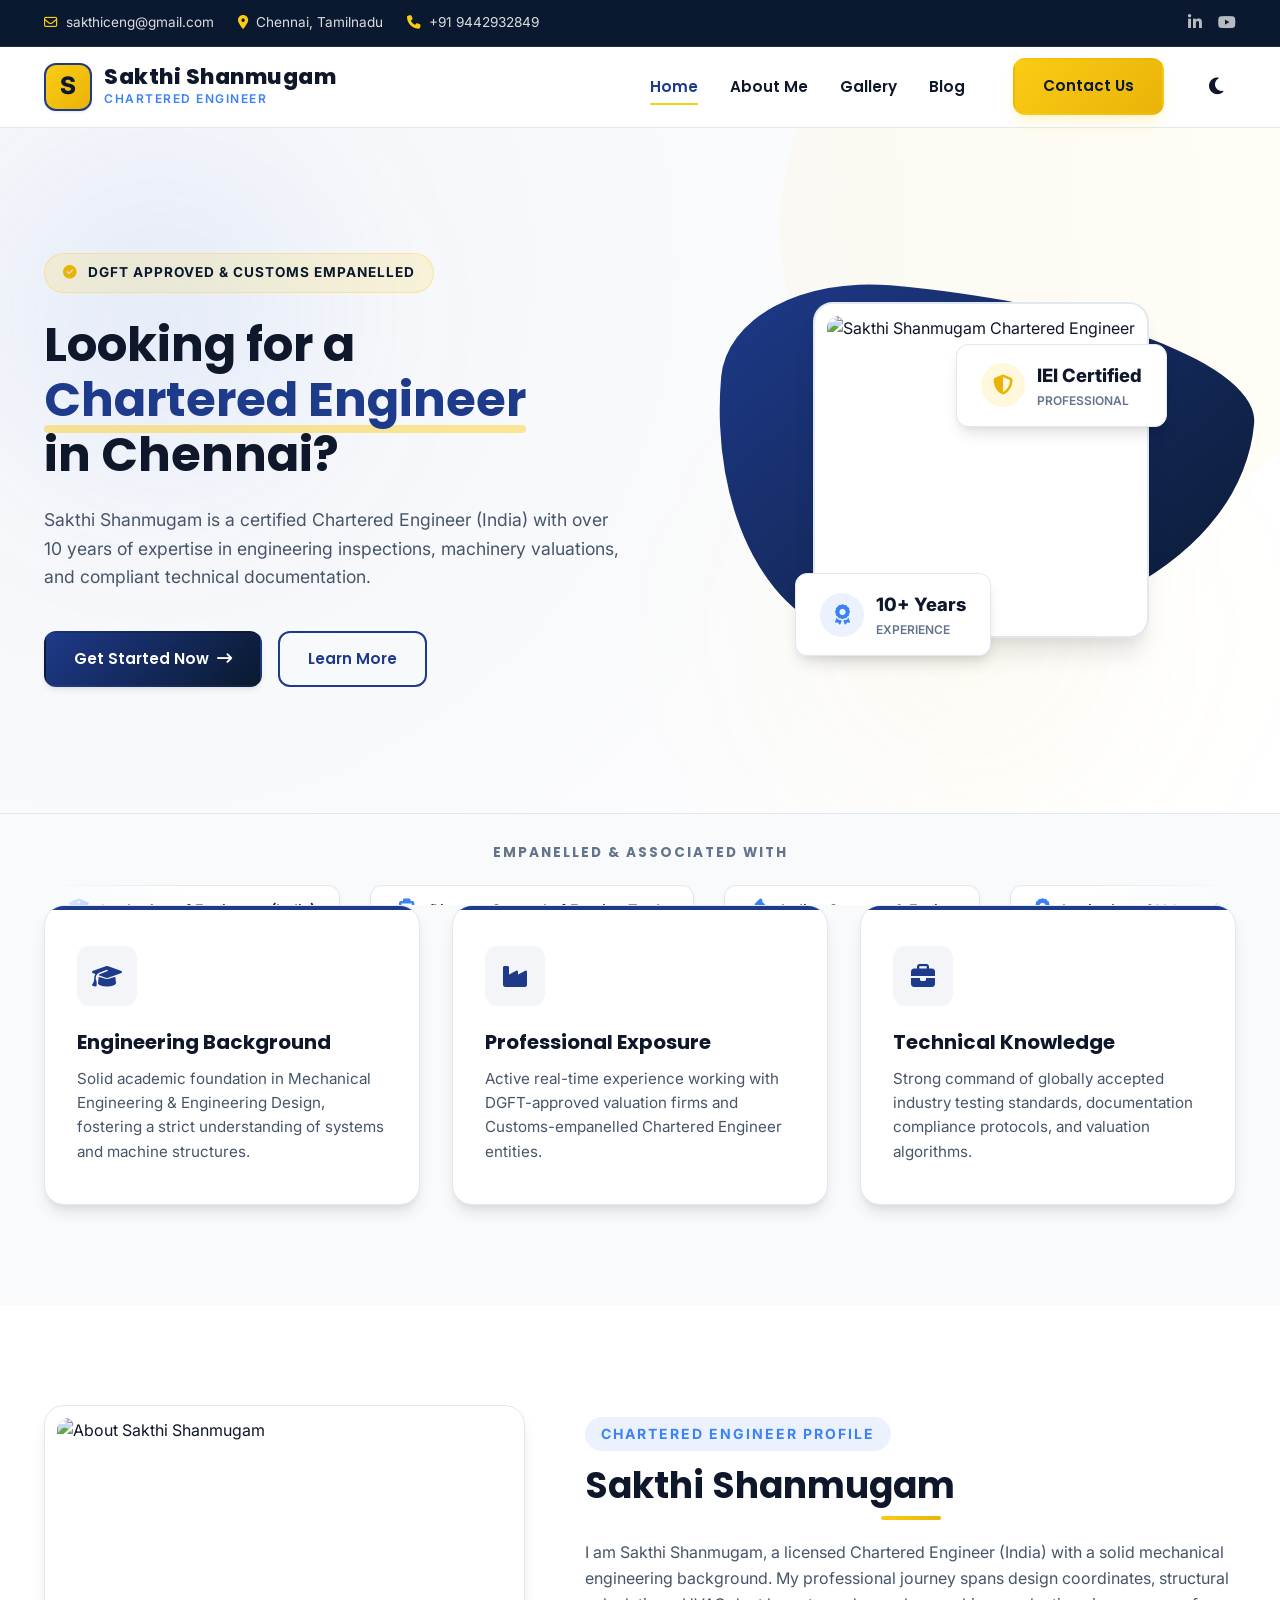
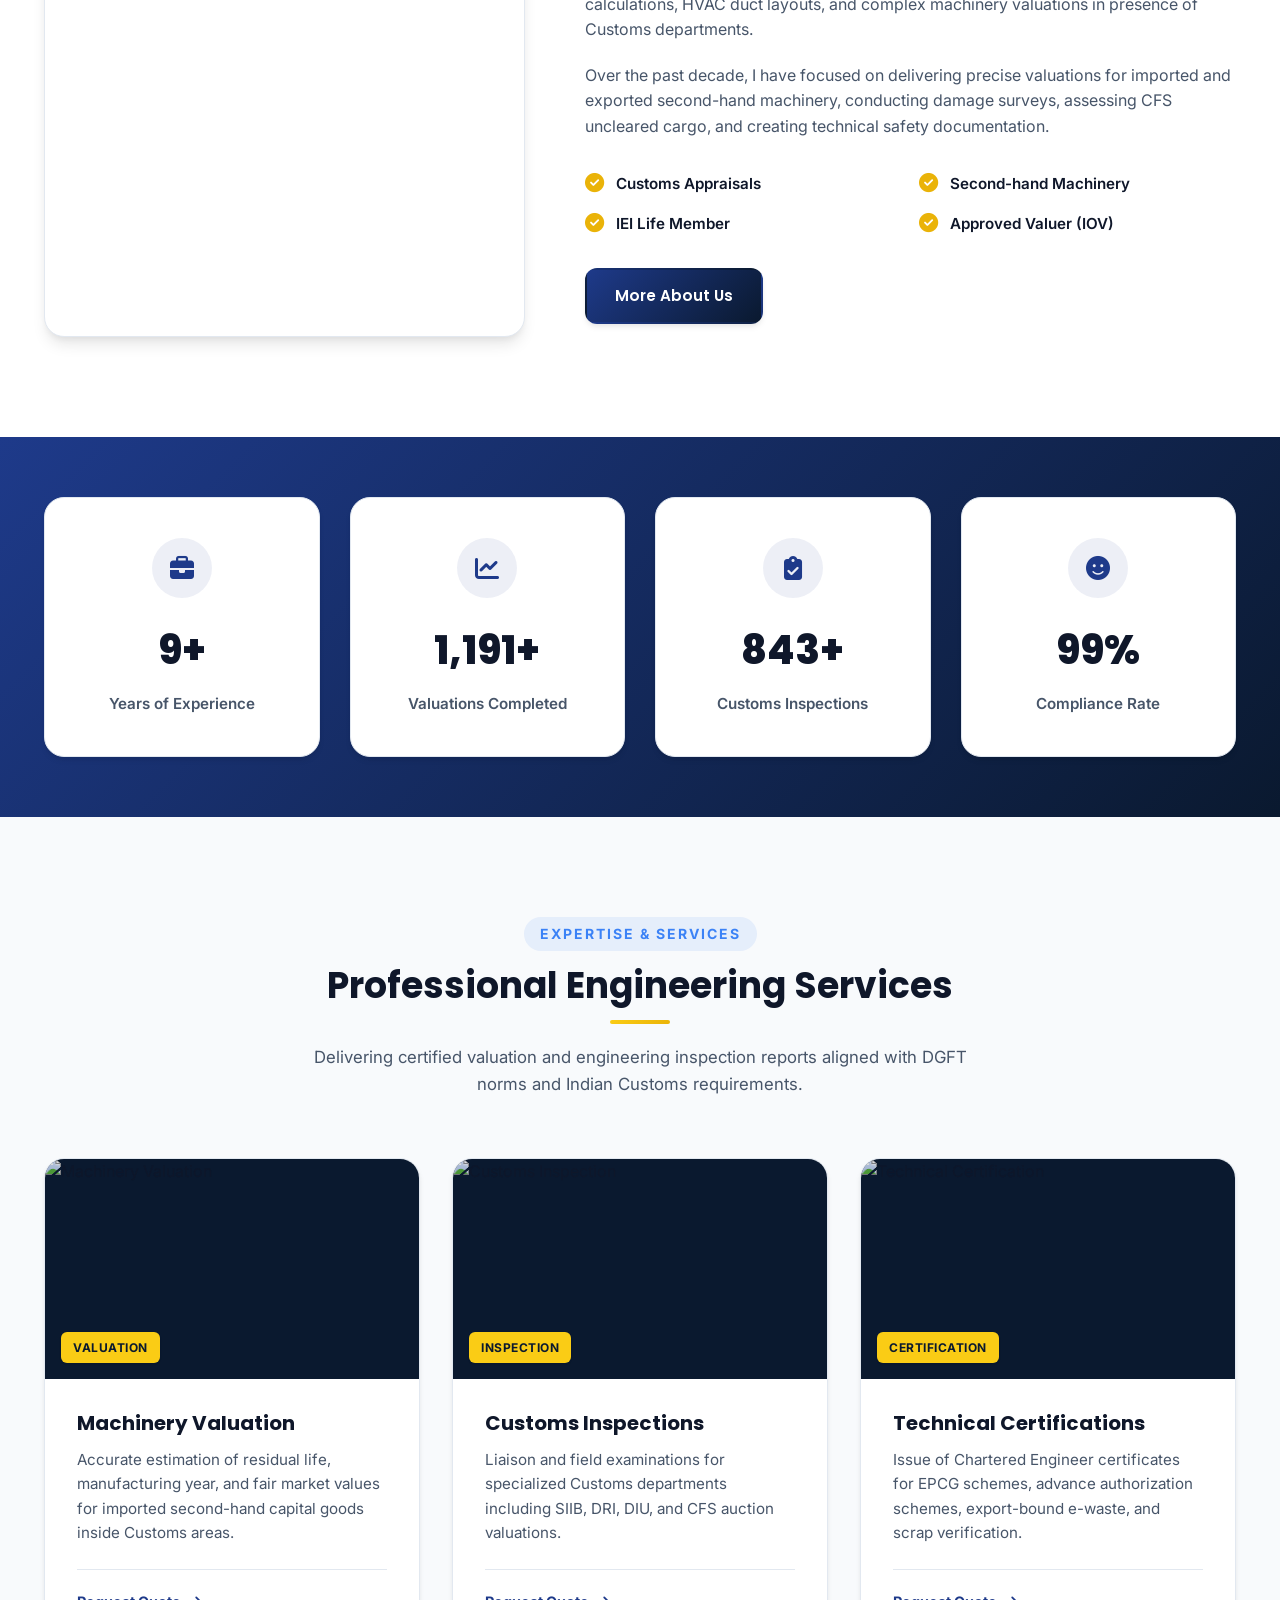
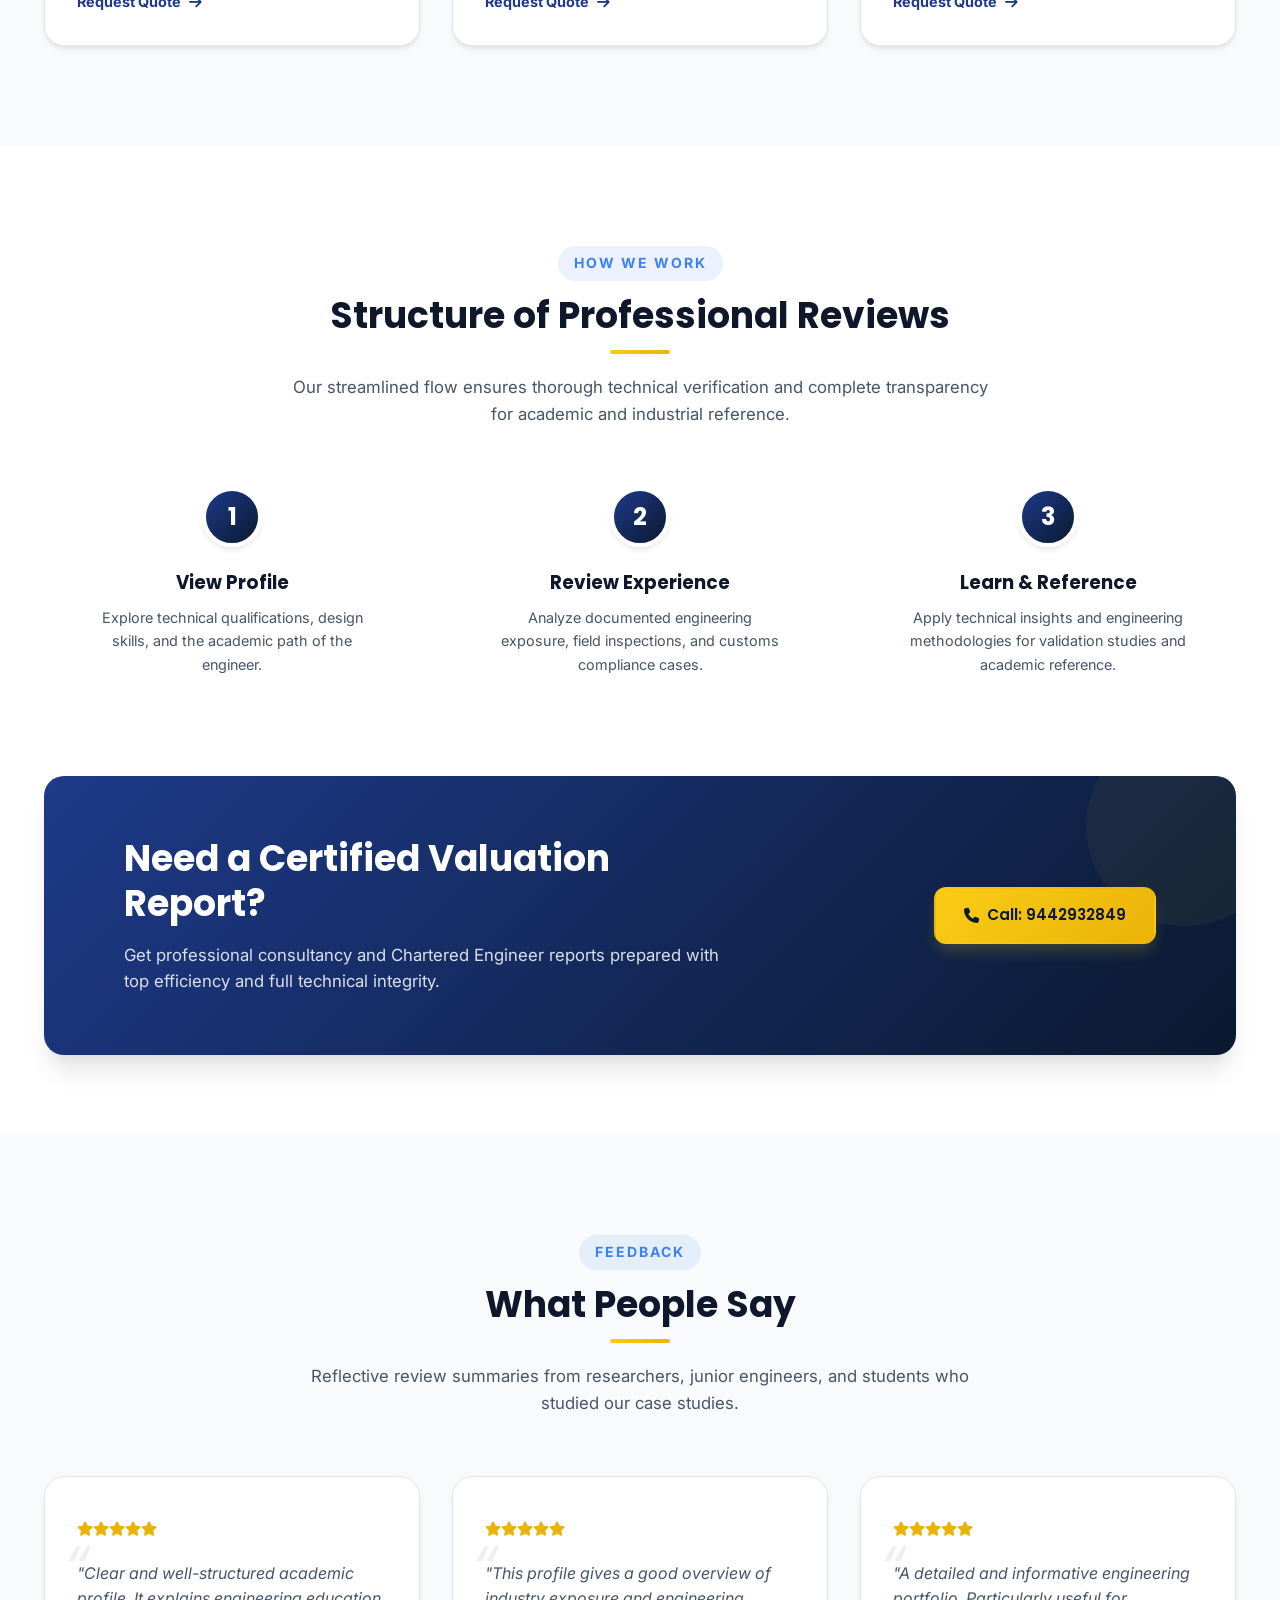
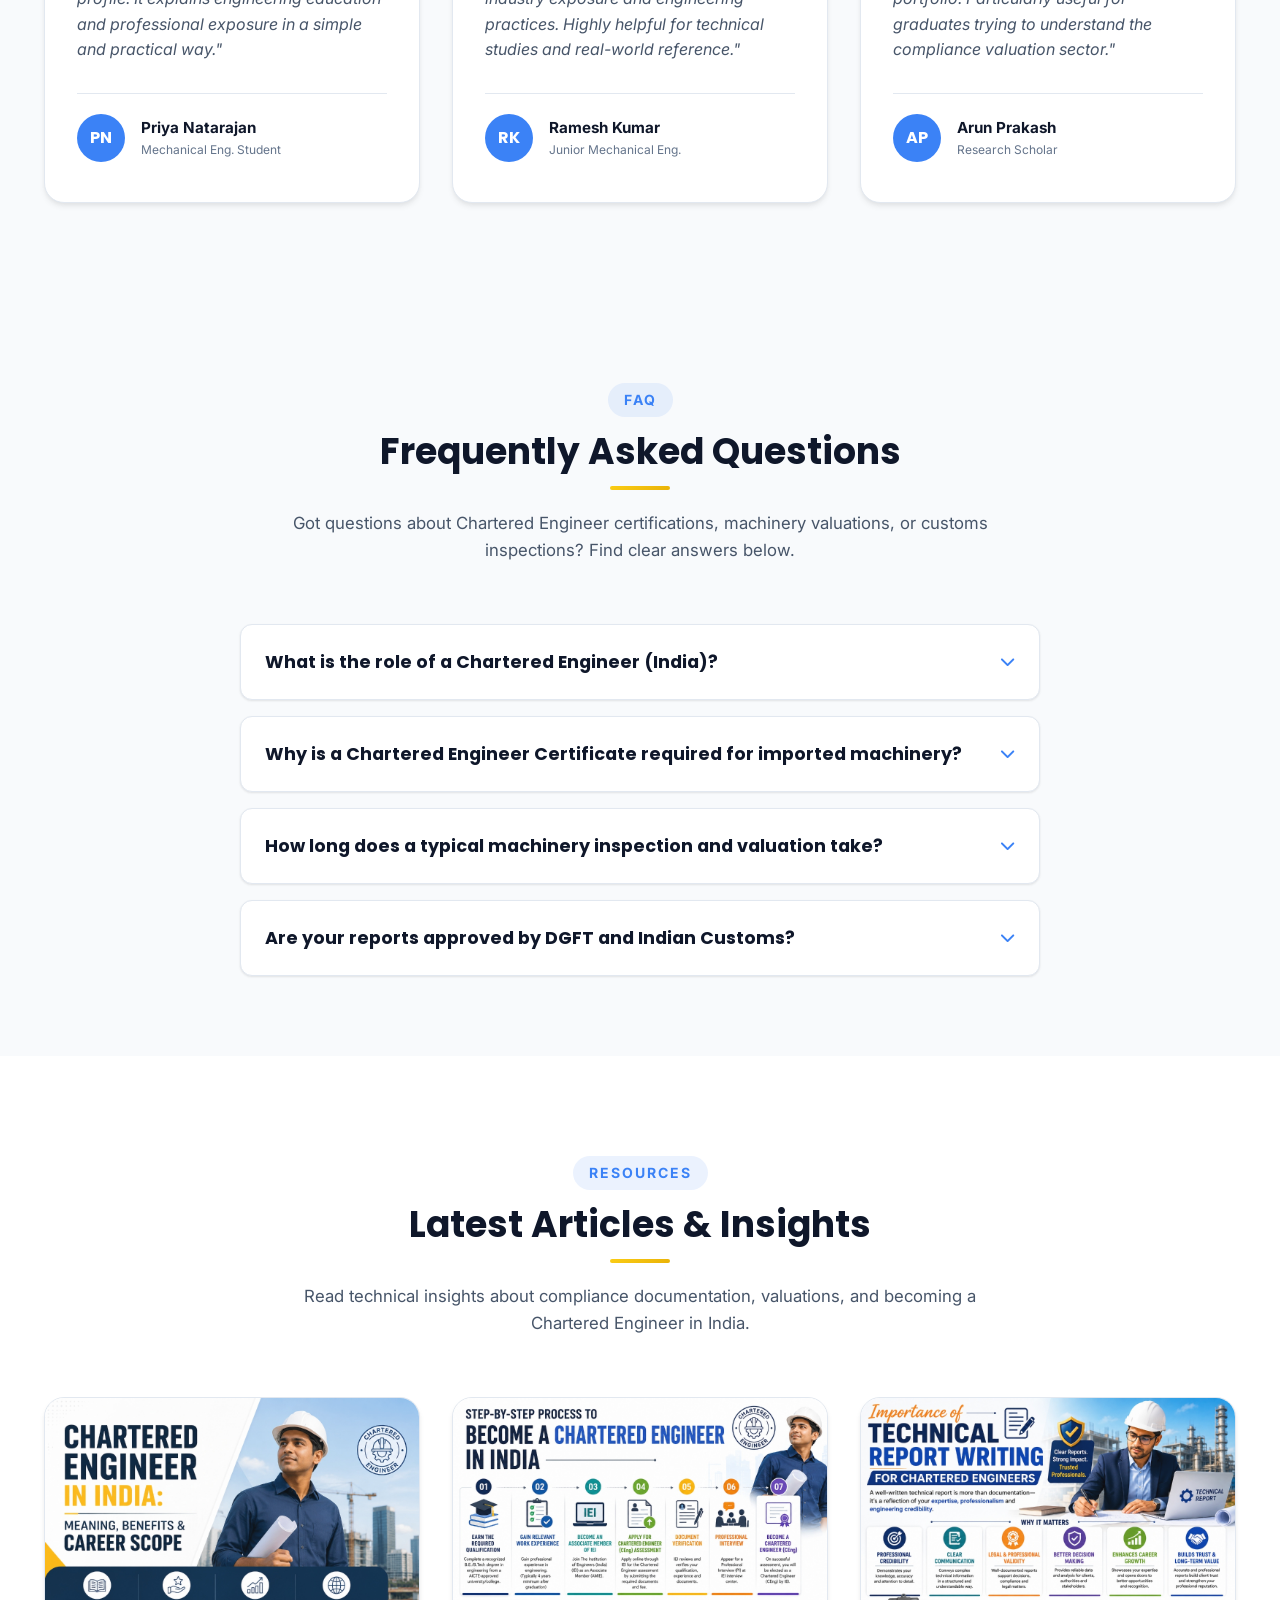
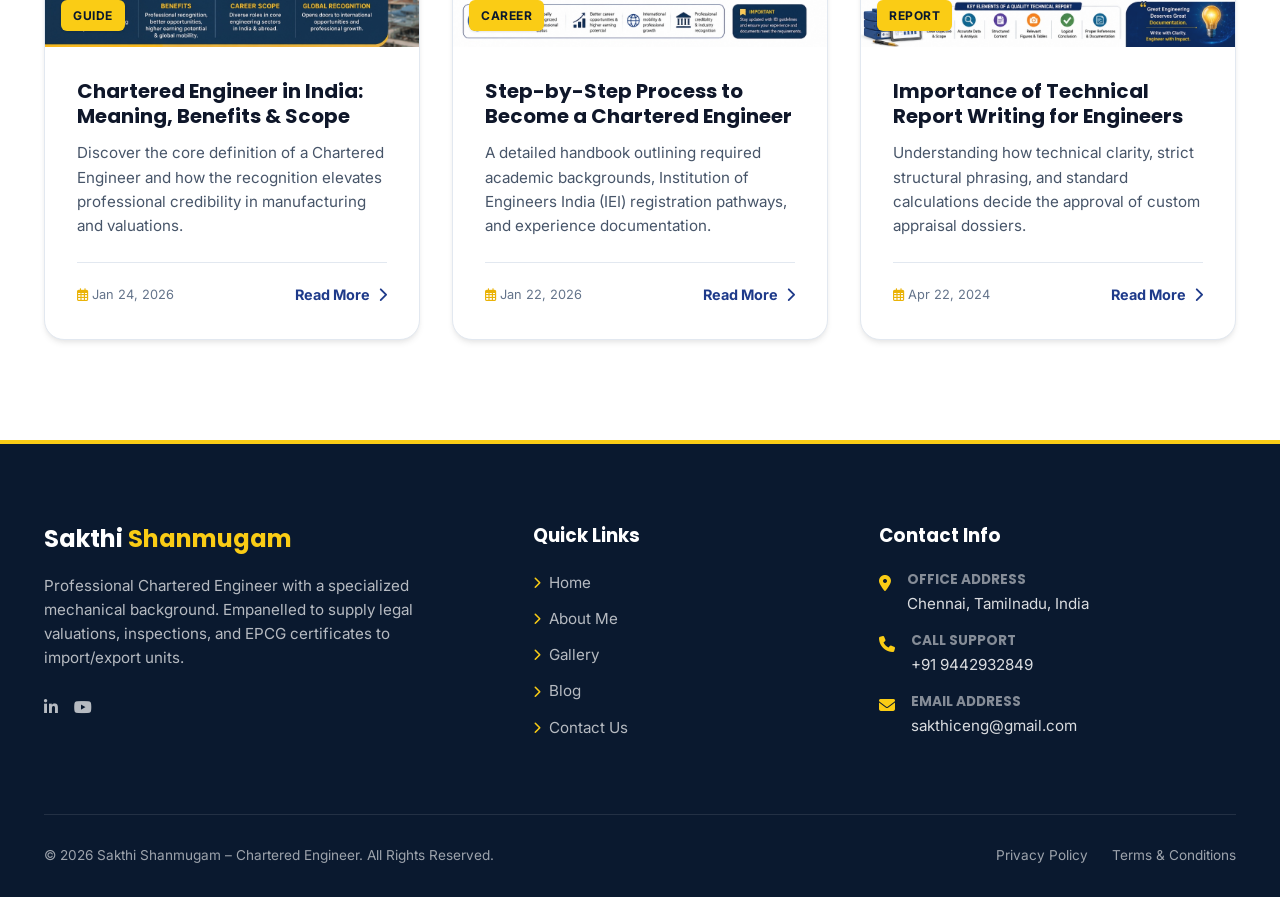
==== index.html @ da9d131b "Add files via upload" ====
<!DOCTYPE html>
<html lang="en">
<head>
    <meta charset="UTF-8">
    <meta name="viewport" content="width=device-width, initial-scale=1.0">
    <title>Home - Sakthi Shanmugam | Chartered Engineer in Chennai</title>
    
    <!-- SEO Meta Tags -->
    <meta name="description" content="Looking for a Chartered Engineer in Chennai? Sakthi Shanmugam offers over 10 years of experience in engineering inspection, valuation, and technical documentation with DGFT-approved organizations.">
    <meta name="keywords" content="Chartered Engineer Chennai, Machinery Valuation, Engineering Inspection, Second Hand Machinery Inspection, DGFT Chartered Engineer, Customs Empanelled Engineer">
    <meta name="author" content="Sakthi Shanmugam">
    
    <!-- Google Fonts -->
    <link rel="preconnect" href="https://fonts.googleapis.com">
    <link rel="preconnect" href="https://fonts.gstatic.com" crossorigin>
    <link href="https://fonts.googleapis.com/css2?family=Inter:wght@300;400;500;600;700&family=Poppins:wght@400;500;600;700;800&display=swap" rel="stylesheet">
    
    <!-- FontAwesome for Premium Icons -->
    <link rel="stylesheet" href="https://cdnjs.cloudflare.com/ajax/libs/font-awesome/6.4.0/css/all.min.css">
    
    <!-- Custom CSS -->
    <link rel="stylesheet" href="styles.css">    
    <!-- Theme Initializer (Prevents theme flashing on load) -->
    <script>
        (function() {
            const storedTheme = localStorage.getItem('theme') || (window.matchMedia('(prefers-color-scheme: dark)').matches ? 'dark' : 'light');
            document.documentElement.setAttribute('data-theme', storedTheme);
        })();
    </script>
</head>
<body>

    <!-- Header Top Info Bar -->
    <header class="header-top">
        <div class="container">
            <div class="top-info">
                <div class="top-info-item">
                    <i class="fa-regular fa-envelope"></i>
                    <a href="mailto:sakthiceng@gmail.com">sakthiceng@gmail.com</a>
                </div>
                <div class="top-info-item">
                    <i class="fa-solid fa-location-dot"></i>
                    <span>Chennai, Tamilnadu</span>
                </div>
                <div class="top-info-item">
                    <i class="fa-solid fa-phone"></i>
                    <a href="tel:+919442932849">+91 9442932849</a>
                </div>
            </div>
            <div class="top-social">
                <a href="#" class="top-social-link" aria-label="LinkedIn"><i class="fa-brands fa-linkedin-in"></i></a>
                <a href="#" class="top-social-link" aria-label="YouTube"><i class="fa-brands fa-youtube"></i></a>
            </div>
        </div>
    </header>

    <!-- Main Navigation Bar -->
    <nav class="navbar" id="navbar">
        <div class="container">
            <a href="index.html" class="logo">
                <div class="logo-icon-box">S</div>
                <div class="logo-text-group">
                    <span class="logo-text">Sakthi Shanmugam</span>
                    <span class="logo-sub">Chartered Engineer</span>
                </div>
            </a>
            
            <ul class="nav-menu">
                <li><a href="index.html" class="nav-link active">Home</a></li>
                <li><a href="about.html" class="nav-link">About Me</a></li>
                <li><a href="gallery.html" class="nav-link">Gallery</a></li>
                <li><a href="blog.html" class="nav-link">Blog</a></li>
                <li class="nav-cta"><a href="contact.html" class="btn btn-accent">Contact Us</a></li>
                <li>
                    <button class="theme-toggle-btn" aria-label="Toggle Theme">
                        <i class="fa-solid fa-moon"></i>
                    </button>
                </li>
            </ul>
            
            <button class="mobile-toggle" aria-label="Toggle Menu">
                <i class="fa-solid fa-bars"></i>
            </button>
        </div>
    </nav>

    <!-- Drawer Backdrop for Mobile Drawer Menu -->
    <div class="drawer-backdrop"></div>

    <!-- Mobile Drawer Menu Navigation -->
    <div class="mobile-nav-drawer">
        <div class="drawer-header">
            <div class="logo">
                <div class="logo-icon-box">S</div>
                <span class="logo-text">Sakthi</span>
            </div>
            <div style="display: flex; gap: 12px; align-items: center;">
                <button class="theme-toggle-btn" aria-label="Toggle Theme">
                    <i class="fa-solid fa-moon"></i>
                </button>
                <button class="drawer-close"><i class="fa-solid fa-xmark"></i></button>
            </div>
        </div>
        <ul class="mobile-menu-links">
            <li><a href="index.html" class="mobile-nav-link active">Home</a></li>
            <li><a href="about.html" class="mobile-nav-link">About Me</a></li>
            <li><a href="gallery.html" class="mobile-nav-link">Gallery</a></li>
            <li><a href="blog.html" class="mobile-nav-link">Blog</a></li>
        </ul>
        <div class="drawer-cta">
            <a href="contact.html" class="btn btn-accent" style="width: 100%;">Contact Us</a>
        </div>
    </div>

    <!-- Hero Banner Section -->
    <section class="hero">
        <div class="hero-glow-1"></div>
        <div class="hero-glow-2"></div>
        <div class="container">
            <div class="hero-grid">
                <div class="hero-content reveal">
                    <div class="hero-tagline">
                        <i class="fa-solid fa-circle-check"></i>
                        <span>DGFT Approved & Customs Empanelled</span>
                    </div>
                    <h1 class="hero-title">Looking for a <br><span>Chartered Engineer</span> <br>in Chennai?</h1>
                    <p class="hero-desc">Sakthi Shanmugam is a certified Chartered Engineer (India) with over 10 years of expertise in engineering inspections, machinery valuations, and compliant technical documentation.</p>
                    <div class="hero-btns">
                        <a href="contact.html" class="btn btn-primary">Get Started Now <i class="fa-solid fa-arrow-right-long"></i></a>
                        <a href="about.html" class="btn btn-outline">Learn More</a>
                    </div>
                </div>
                <div class="hero-image-wrapper reveal reveal-delay-2">
                    <div class="hero-image-bg-shape"></div>
                    <div class="hero-image-frame">
                        <img src="https://balamurugan.in/new/wp-content/uploads/2025/12/New-Final-1.png" alt="Sakthi Shanmugam Chartered Engineer">
                        
                        <!-- Floating Badge 1 -->
                        <div class="hero-badge hero-badge-1">
                            <div class="hero-badge-icon"><i class="fa-solid fa-award"></i></div>
                            <div>
                                <div class="hero-badge-title">10+ Years</div>
                                <div class="hero-badge-subtitle">Experience</div>
                            </div>
                        </div>

                        <!-- Floating Badge 2 -->
                        <div class="hero-badge hero-badge-2">
                            <div class="hero-badge-icon"><i class="fa-solid fa-shield-halved"></i></div>
                            <div>
                                <div class="hero-badge-title">IEI Certified</div>
                                <div class="hero-badge-subtitle">Professional</div>
                            </div>
                        </div>
                    </div>
                </div>
            </div>
        </div>
    </section>

    <!-- Empanelment Logo Marquee Section -->
    <section class="section-logo-marquee reveal">
        <div class="container">
            <h3 class="marquee-title">Empanelled & Associated With</h3>
            <div class="logo-marquee-wrapper">
                <div class="logo-marquee-content">
                    <!-- Set 1 -->
                    <div class="logo-marquee-item">
                        <div class="logo-marquee-box">
                            <i class="fa-solid fa-building-columns"></i>
                            <span>Institution of Engineers (India)</span>
                        </div>
                    </div>
                    <div class="logo-marquee-item">
                        <div class="logo-marquee-box">
                            <i class="fa-solid fa-ship"></i>
                            <span>Director General of Foreign Trade</span>
                        </div>
                    </div>
                    <div class="logo-marquee-item">
                        <div class="logo-marquee-box">
                            <i class="fa-solid fa-gavel"></i>
                            <span>Indian Customs & Excise</span>
                        </div>
                    </div>
                    <div class="logo-marquee-item">
                        <div class="logo-marquee-box">
                            <i class="fa-solid fa-award"></i>
                            <span>Institution of Valuers (IOV)</span>
                        </div>
                    </div>
                    <div class="logo-marquee-item">
                        <div class="logo-marquee-box">
                            <i class="fa-solid fa-shield-halved"></i>
                            <span>Chartered Engineer (India)</span>
                        </div>
                    </div>
                    <!-- Duplicate Set 1 for Infinite Scroll -->
                    <div class="logo-marquee-item">
                        <div class="logo-marquee-box">
                            <i class="fa-solid fa-building-columns"></i>
                            <span>Institution of Engineers (India)</span>
                        </div>
                    </div>
                    <div class="logo-marquee-item">
                        <div class="logo-marquee-box">
                            <i class="fa-solid fa-ship"></i>
                            <span>Director General of Foreign Trade</span>
                        </div>
                    </div>
                    <div class="logo-marquee-item">
                        <div class="logo-marquee-box">
                            <i class="fa-solid fa-gavel"></i>
                            <span>Indian Customs & Excise</span>
                        </div>
                    </div>
                    <div class="logo-marquee-item">
                        <div class="logo-marquee-box">
                            <i class="fa-solid fa-award"></i>
                            <span>Institution of Valuers (IOV)</span>
                        </div>
                    </div>
                    <div class="logo-marquee-item">
                        <div class="logo-marquee-box">
                            <i class="fa-solid fa-shield-halved"></i>
                            <span>Chartered Engineer (India)</span>
                        </div>
                    </div>
                </div>
            </div>
        </div>
    </section>

    <!-- Feature Pillars Card Section -->
    <section class="section section-bg-light" style="padding-top: 0;">
        <div class="container">
            <div class="features-grid">
                <div class="feature-card reveal">
                    <div class="feature-icon-box"><i class="fa-solid fa-graduation-cap"></i></div>
                    <h3 class="feature-title">Engineering Background</h3>
                    <p class="feature-desc">Solid academic foundation in Mechanical Engineering & Engineering Design, fostering a strict understanding of systems and machine structures.</p>
                </div>
                <div class="feature-card reveal reveal-delay-1">
                    <div class="feature-icon-box"><i class="fa-solid fa-industry"></i></div>
                    <h3 class="feature-title">Professional Exposure</h3>
                    <p class="feature-desc">Active real-time experience working with DGFT-approved valuation firms and Customs-empanelled Chartered Engineer entities.</p>
                </div>
                <div class="feature-card reveal reveal-delay-2">
                    <div class="feature-icon-box"><i class="fa-solid fa-briefcase"></i></div>
                    <h3 class="feature-title">Technical Knowledge</h3>
                    <p class="feature-desc">Strong command of globally accepted industry testing standards, documentation compliance protocols, and valuation algorithms.</p>
                </div>
            </div>
        </div>
    </section>

    <!-- About Intro Section -->
    <section class="section">
        <div class="container">
            <div class="about-intro-grid">
                <div class="about-intro-image-frame reveal">
                    <img src="https://balamurugan.in/new/wp-content/uploads/2025/12/Sakthi-Shanmugan-Chartered-Engineer-About-Me.png" alt="About Sakthi Shanmugam">
                </div>
                <div class="about-intro-content reveal reveal-delay-2">
                    <span class="section-subtitle">Chartered Engineer Profile</span>
                    <h2 class="section-title" style="text-align: left; margin-left: 0; padding-bottom: 12px;">Sakthi Shanmugam</h2>
                    <p>I am Sakthi Shanmugam, a licensed Chartered Engineer (India) with a solid mechanical engineering background. My professional journey spans design coordinates, structural calculations, HVAC duct layouts, and complex machinery valuations in presence of Customs departments.</p>
                    <p>Over the past decade, I have focused on delivering precise valuations for imported and exported second-hand machinery, conducting damage surveys, assessing CFS uncleared cargo, and creating technical safety documentation.</p>
                    
                    <div class="about-intro-bullets">
                        <div class="about-bullet-item"><i class="fa-solid fa-circle-check"></i> <span>Customs Appraisals</span></div>
                        <div class="about-bullet-item"><i class="fa-solid fa-circle-check"></i> <span>Second-hand Machinery</span></div>
                        <div class="about-bullet-item"><i class="fa-solid fa-circle-check"></i> <span>IEI Life Member</span></div>
                        <div class="about-bullet-item"><i class="fa-solid fa-circle-check"></i> <span>Approved Valuer (IOV)</span></div>
                    </div>
                    
                    <a href="about.html" class="btn btn-primary">More About Us</a>
                </div>
            </div>
        </div>
    </section>

    <!-- Achievement Stats Section -->
    <section class="section section-bg-dark stats-section">
        <div class="container">
            <div class="stats-grid">
                <!-- Stat Card 1 -->
                <div class="stat-card reveal">
                    <div class="stat-icon-box">
                        <i class="fa-solid fa-briefcase"></i>
                    </div>
                    <div class="stat-number" data-target="10">0+</div>
                    <div class="stat-label">Years of Experience</div>
                </div>
                
                <!-- Stat Card 2 -->
                <div class="stat-card reveal reveal-delay-1">
                    <div class="stat-icon-box">
                        <i class="fa-solid fa-chart-line"></i>
                    </div>
                    <div class="stat-number" data-target="1200">0+</div>
                    <div class="stat-label">Valuations Completed</div>
                </div>

                <!-- Stat Card 3 -->
                <div class="stat-card reveal reveal-delay-2">
                    <div class="stat-icon-box">
                        <i class="fa-solid fa-clipboard-check"></i>
                    </div>
                    <div class="stat-number" data-target="850">0+</div>
                    <div class="stat-label">Customs Inspections</div>
                </div>

                <!-- Stat Card 4 -->
                <div class="stat-card reveal reveal-delay-3">
                    <div class="stat-icon-box">
                        <i class="fa-solid fa-face-smile"></i>
                    </div>
                    <div class="stat-number" data-target="100">0%</div>
                    <div class="stat-label">Compliance Rate</div>
                </div>
            </div>
        </div>
    </section>

    <!-- Services Section -->
    <section class="section section-bg-light">
        <div class="container">
            <div class="section-header reveal">
                <span class="section-subtitle">Expertise & Services</span>
                <h2 class="section-title">Professional Engineering Services</h2>
                <p class="section-desc">Delivering certified valuation and engineering inspection reports aligned with DGFT norms and Indian Customs requirements.</p>
            </div>
            
            <div class="services-grid">
                <!-- Service Card 1 -->
                <div class="service-card reveal">
                    <div class="service-image-box">
                        <img src="https://balamurugan.in/new/wp-content/uploads/2026/04/1.jpeg" alt="Machinery Valuation">
                        <span class="service-card-tag">Valuation</span>
                    </div>
                    <div class="service-card-body">
                        <h3 class="service-card-title">Machinery Valuation</h3>
                        <p class="service-card-desc">Accurate estimation of residual life, manufacturing year, and fair market values for imported second-hand capital goods inside Customs areas.</p>
                        <div class="service-card-footer">
                            <a href="contact.html" class="service-card-link">Request Quote <i class="fa-solid fa-arrow-right"></i></a>
                        </div>
                    </div>
                </div>
                
                <!-- Service Card 2 -->
                <div class="service-card reveal reveal-delay-1">
                    <div class="service-image-box">
                        <img src="https://balamurugan.in/new/wp-content/uploads/2026/04/3-scaled.jpg" alt="Customs Inspection">
                        <span class="service-card-tag">Inspection</span>
                    </div>
                    <div class="service-card-body">
                        <h3 class="service-card-title">Customs Inspections</h3>
                        <p class="service-card-desc">Liaison and field examinations for specialized Customs departments including SIIB, DRI, DIU, and CFS auction valuations.</p>
                        <div class="service-card-footer">
                            <a href="contact.html" class="service-card-link">Request Quote <i class="fa-solid fa-arrow-right"></i></a>
                        </div>
                    </div>
                </div>

                <!-- Service Card 3 -->
                <div class="service-card reveal reveal-delay-2">
                    <div class="service-image-box">
                        <img src="https://balamurugan.in/new/wp-content/uploads/2026/04/4-scaled.jpg" alt="Technical Certification">
                        <span class="service-card-tag">Certification</span>
                    </div>
                    <div class="service-card-body">
                        <h3 class="service-card-title">Technical Certifications</h3>
                        <p class="service-card-desc">Issue of Chartered Engineer certificates for EPCG schemes, advance authorization schemes, export-bound e-waste, and scrap verification.</p>
                        <div class="service-card-footer">
                            <a href="contact.html" class="service-card-link">Request Quote <i class="fa-solid fa-arrow-right"></i></a>
                        </div>
                    </div>
                </div>
            </div>
        </div>
    </section>

    <!-- Working Process Section -->
    <section class="section">
        <div class="container">
            <div class="section-header reveal">
                <span class="section-subtitle">How We Work</span>
                <h2 class="section-title">Structure of Professional Reviews</h2>
                <p class="section-desc">Our streamlined flow ensures thorough technical verification and complete transparency for academic and industrial reference.</p>
            </div>
            
            <div class="process-grid">
                <div class="process-step reveal">
                    <div class="process-step-number">1</div>
                    <h3 class="process-step-title">View Profile</h3>
                    <p class="process-step-desc">Explore technical qualifications, design skills, and the academic path of the engineer.</p>
                </div>
                <div class="process-step reveal reveal-delay-1">
                    <div class="process-step-number">2</div>
                    <h3 class="process-step-title">Review Experience</h3>
                    <p class="process-step-desc">Analyze documented engineering exposure, field inspections, and customs compliance cases.</p>
                </div>
                <div class="process-step reveal reveal-delay-2">
                    <div class="process-step-number">3</div>
                    <h3 class="process-step-title">Learn & Reference</h3>
                    <p class="process-step-desc">Apply technical insights and engineering methodologies for validation studies and academic reference.</p>
                </div>
            </div>
        </div>
    </section>

    <!-- Call to Action Banner -->
    <section class="container reveal" style="margin-bottom: 80px;">
        <div class="cta-banner">
            <div class="cta-banner-content">
                <h2>Need a Certified Valuation Report?</h2>
                <p>Get professional consultancy and Chartered Engineer reports prepared with top efficiency and full technical integrity.</p>
            </div>
            <div class="cta-banner-btn">
                <a href="tel:+919442932849" class="btn btn-accent"><i class="fa-solid fa-phone"></i> Call: 9442932849</a>
            </div>
        </div>
    </section>

    <!-- Testimonials Section -->
    <section class="section section-bg-light">
        <div class="container">
            <div class="section-header reveal">
                <span class="section-subtitle">Feedback</span>
                <h2 class="section-title">What People Say</h2>
                <p class="section-desc">Reflective review summaries from researchers, junior engineers, and students who studied our case studies.</p>
            </div>
            
            <div class="testimonials-grid">
                <div class="testimonial-card reveal">
                    <div class="testimonial-stars">
                        <i class="fa-solid fa-star"></i><i class="fa-solid fa-star"></i><i class="fa-solid fa-star"></i><i class="fa-solid fa-star"></i><i class="fa-solid fa-star"></i>
                    </div>
                    <p class="testimonial-text">"Clear and well-structured academic profile. It explains engineering education and professional exposure in a simple and practical way."</p>
                    <div class="testimonial-user">
                        <div class="testimonial-avatar">PN</div>
                        <div class="testimonial-user-info">
                             <div class="testimonial-user-info-name">Priya Natarajan</div>
                             <div class="testimonial-user-info-role">Mechanical Eng. Student</div>
                        </div>
                    </div>
                </div>

                <div class="testimonial-card reveal reveal-delay-1">
                    <div class="testimonial-stars">
                        <i class="fa-solid fa-star"></i><i class="fa-solid fa-star"></i><i class="fa-solid fa-star"></i><i class="fa-solid fa-star"></i><i class="fa-solid fa-star"></i>
                    </div>
                    <p class="testimonial-text">"This profile gives a good overview of industry exposure and engineering practices. Highly helpful for technical studies and real-world reference."</p>
                    <div class="testimonial-user">
                        <div class="testimonial-avatar">RK</div>
                        <div class="testimonial-user-info">
                             <div class="testimonial-user-info-name">Ramesh Kumar</div>
                             <div class="testimonial-user-info-role">Junior Mechanical Eng.</div>
                        </div>
                    </div>
                </div>

                <div class="testimonial-card reveal reveal-delay-2">
                    <div class="testimonial-stars">
                        <i class="fa-solid fa-star"></i><i class="fa-solid fa-star"></i><i class="fa-solid fa-star"></i><i class="fa-solid fa-star"></i><i class="fa-solid fa-star"></i>
                    </div>
                    <p class="testimonial-text">"A detailed and informative engineering portfolio. Particularly useful for graduates trying to understand the compliance valuation sector."</p>
                    <div class="testimonial-user">
                        <div class="testimonial-avatar">AP</div>
                        <div class="testimonial-user-info">
                             <div class="testimonial-user-info-name">Arun Prakash</div>
                             <div class="testimonial-user-info-role">Research Scholar</div>
                        </div>
                    </div>
                </div>
            </div>
        </div>
    </section>

    <!-- FAQ Section -->
    <section class="section section-bg-light faq-section">
        <div class="container">
            <div class="section-header reveal">
                <span class="section-subtitle">FAQ</span>
                <h2 class="section-title">Frequently Asked Questions</h2>
                <p class="section-desc">Got questions about Chartered Engineer certifications, machinery valuations, or customs inspections? Find clear answers below.</p>
            </div>
            
            <div class="faq-accordion reveal">
                <!-- FAQ Item 1 -->
                <div class="faq-item">
                    <button class="faq-question">
                        <span>What is the role of a Chartered Engineer (India)?</span>
                        <i class="fa-solid fa-chevron-down"></i>
                    </button>
                    <div class="faq-answer">
                        <p>A Chartered Engineer (India) is a certified professional recognized under the royal charter of the Institution of Engineers (India). They are authorized to inspect machinery, issue compliance certificates, assess equipment value, and verify technical reports for export, import, government, and legal processes.</p>
                    </div>
                </div>

                <!-- FAQ Item 2 -->
                <div class="faq-item">
                    <button class="faq-question">
                        <span>Why is a Chartered Engineer Certificate required for imported machinery?</span>
                        <i class="fa-solid fa-chevron-down"></i>
                    </button>
                    <div class="faq-answer">
                        <p>Under India's Foreign Trade Policy, all second-hand or used capital goods imported into the country must be accompanied by a Chartered Engineer Certificate (CEC). This certificate verifies the equipment's residual life, year of manufacture, current market value, and compliance with national safety and environmental standards.</p>
                    </div>
                </div>

                <!-- FAQ Item 3 -->
                <div class="faq-item">
                    <button class="faq-question">
                        <span>How long does a typical machinery inspection and valuation take?</span>
                        <i class="fa-solid fa-chevron-down"></i>
                    </button>
                    <div class="faq-answer">
                        <p>A typical on-site visual inspection takes 1 to 2 hours per machine, depending on its size and complexity. Following the inspection, the final verified valuation report and Chartered Engineer certificate are compiled and delivered within 24 to 48 hours.</p>
                    </div>
                </div>

                <!-- FAQ Item 4 -->
                <div class="faq-item">
                    <button class="faq-question">
                        <span>Are your reports approved by DGFT and Indian Customs?</span>
                        <i class="fa-solid fa-chevron-down"></i>
                    </button>
                    <div class="faq-answer">
                        <p>Yes, all certifications and valuation reports are drafted in strict accordance with the guidelines set by the Director General of Foreign Trade (DGFT) and Indian Customs authorities, ensuring hassle-free custom clearance coordinates and compliance.</p>
                    </div>
                </div>
            </div>
        </div>
    </section>

    <!-- Latest Blogs Section -->
    <section class="section">
        <div class="container">
            <div class="section-header reveal">
                <span class="section-subtitle">Resources</span>
                <h2 class="section-title">Latest Articles & Insights</h2>
                <p class="section-desc">Read technical insights about compliance documentation, valuations, and becoming a Chartered Engineer in India.</p>
            </div>
            
            <div class="services-grid">
                <!-- Blog 1 -->
                <div class="blog-card reveal">
                    <div class="blog-image-box">
                        <img src="blog-chartered-engineer-in-india.jpg" alt="Chartered Engineer in India">
                        <span class="blog-card-tag">Guide</span>
                    </div>
                    <div class="blog-card-body">
                        <h3 class="blog-card-title"><a href="chartered-engineer-in-india.html">Chartered Engineer in India: Meaning, Benefits & Scope</a></h3>
                        <p class="blog-card-desc">Discover the core definition of a Chartered Engineer and how the recognition elevates professional credibility in manufacturing and valuations.</p>
                        <div class="blog-card-footer">
                            <span style="font-size:0.8rem; color:var(--color-text-light);"><i class="fa-regular fa-calendar-days" style="color:var(--color-accent-dark);"></i> Jan 24, 2026</span>
                            <a href="chartered-engineer-in-india.html" class="blog-card-link">Read More <i class="fa-solid fa-chevron-right"></i></a>
                        </div>
                    </div>
                </div>

                <!-- Blog 2 -->
                <div class="blog-card reveal reveal-delay-1">
                    <div class="blog-image-box">
                        <img src="blog-step-by-step-process.jpg" alt="Step by step process to Chartered Engineer">
                        <span class="blog-card-tag">Career</span>
                    </div>
                    <div class="blog-card-body">
                        <h3 class="blog-card-title"><a href="step-by-step-process-chartered-engineer-india.html">Step-by-Step Process to Become a Chartered Engineer</a></h3>
                        <p class="blog-card-desc">A detailed handbook outlining required academic backgrounds, Institution of Engineers India (IEI) registration pathways, and experience documentation.</p>
                        <div class="blog-card-footer">
                            <span style="font-size:0.8rem; color:var(--color-text-light);"><i class="fa-regular fa-calendar-days" style="color:var(--color-accent-dark);"></i> Jan 22, 2026</span>
                            <a href="step-by-step-process-chartered-engineer-india.html" class="blog-card-link">Read More <i class="fa-solid fa-chevron-right"></i></a>
                        </div>
                    </div>
                </div>

                <!-- Blog 3 -->
                <div class="blog-card reveal reveal-delay-2">
                    <div class="blog-image-box">
                        <img src="blog-technical-report-writing.jpg" alt="Importance of Technical Report Writing">
                        <span class="blog-card-tag">Report</span>
                    </div>
                    <div class="blog-card-body">
                        <h3 class="blog-card-title"><a href="technical-report-writing-chartered-engineers.html">Importance of Technical Report Writing for Engineers</a></h3>
                        <p class="blog-card-desc">Understanding how technical clarity, strict structural phrasing, and standard calculations decide the approval of custom appraisal dossiers.</p>
                        <div class="blog-card-footer">
                            <span style="font-size:0.8rem; color:var(--color-text-light);"><i class="fa-regular fa-calendar-days" style="color:var(--color-accent-dark);"></i> Apr 22, 2024</span>
                            <a href="technical-report-writing-chartered-engineers.html" class="blog-card-link">Read More <i class="fa-solid fa-chevron-right"></i></a>
                        </div>
                    </div>
                </div>
            </div>
        </div>
    </section>

    <!-- Footer -->
    <footer class="footer">
        <div class="container">
            <div class="footer-grid">
                <div class="footer-brand">
                    <h3>Sakthi <span>Shanmugam</span></h3>
                    <p>Professional Chartered Engineer with a specialized mechanical background. Empanelled to supply legal valuations, inspections, and EPCG certificates to import/export units.</p>
                    <div class="top-social">
                        <a href="#" class="top-social-link" aria-label="LinkedIn"><i class="fa-brands fa-linkedin-in"></i></a>
                        <a href="#" class="top-social-link" aria-label="YouTube"><i class="fa-brands fa-youtube"></i></a>
                    </div>
                </div>
                <div>
                    <h4 style="font-size: 1.15rem; color: var(--color-bg-white); margin-bottom: 24px;">Quick Links</h4>
                    <ul class="footer-links-list">
                        <li class="footer-link-item"><a href="index.html"><i class="fa-solid fa-chevron-right"></i> Home</a></li>
                        <li class="footer-link-item"><a href="about.html"><i class="fa-solid fa-chevron-right"></i> About Me</a></li>
                        <li class="footer-link-item"><a href="gallery.html"><i class="fa-solid fa-chevron-right"></i> Gallery</a></li>
                        <li class="footer-link-item"><a href="blog.html"><i class="fa-solid fa-chevron-right"></i> Blog</a></li>
                        <li class="footer-link-item"><a href="contact.html"><i class="fa-solid fa-chevron-right"></i> Contact Us</a></li>
                    </ul>
                </div>
                <div>
                    <h4 style="font-size: 1.15rem; color: var(--color-bg-white); margin-bottom: 24px;">Contact Info</h4>
                    <div class="footer-contact-item">
                        <i class="fa-solid fa-location-dot"></i>
                        <div class="footer-contact-details">
                            <h5>Office Address</h5>
                            <p>Chennai, Tamilnadu, India</p>
                        </div>
                    </div>
                    <div class="footer-contact-item">
                        <i class="fa-solid fa-phone"></i>
                        <div class="footer-contact-details">
                            <h5>Call Support</h5>
                            <p>+91 9442932849</p>
                        </div>
                    </div>
                    <div class="footer-contact-item">
                        <i class="fa-solid fa-envelope"></i>
                        <div class="footer-contact-details">
                            <h5>Email Address</h5>
                            <p>sakthiceng@gmail.com</p>
                        </div>
                    </div>
                </div>
            </div>
            
            <div class="footer-bottom">
                <p>&copy; 2026 Sakthi Shanmugam – Chartered Engineer. All Rights Reserved.</p>
                <ul class="footer-bottom-links">
                    <li><a href="#">Privacy Policy</a></li>
                    <li><a href="#">Terms & Conditions</a></li>
                </ul>
            </div>
        </div>
    </footer>

    <!-- Script File -->
    <script src="script.js"></script>
</body>
</html>
---- styles.css ----
/* ==========================================================================
   Sakthi Shanmugam - Chartered Engineer Website Stylesheet
   ========================================================================== */

/* Design Tokens & CSS Variables */
:root {
    /* Colors */
    --color-primary-dark: #0a192f;   /* Deep trust blue */
    --color-primary: #1e3a8a;        /* Royal blue */
    --color-primary-light: #3b82f6;  /* Electric blue */
    --color-accent: #facc15;         /* Vibrant Yellow/Gold */
    --color-accent-dark: #eab308;    /* Dark Gold */
    --color-accent-light: #fef08a;   /* Light Yellow */
    --color-bg-white: #ffffff;
    --color-bg-light: #f8fafc;       /* Slate 50 */
    --color-bg-alt: #f1f5f9;         /* Slate 100 */
    --color-text-dark: #0f172a;      /* Slate 900 */
    --color-text-muted: #475569;     /* Slate 600 */
    --color-text-light: #64748b;     /* Slate 500 */
    --color-border: #e2e8f0;          /* Slate 200 */
    
    /* Gradients */
    --grad-primary: linear-gradient(135deg, var(--color-primary) 0%, var(--color-primary-dark) 100%);
    --grad-accent: linear-gradient(135deg, var(--color-accent) 0%, var(--color-accent-dark) 100%);
    --grad-blue-yellow: linear-gradient(135deg, var(--color-primary) 0%, var(--color-primary-light) 50%, var(--color-accent) 100%);
    --grad-glass: rgba(255, 255, 255, 0.9);
    
    /* Shadows */
    --shadow-sm: 0 1px 3px rgba(0,0,0,0.05), 0 1px 2px rgba(0,0,0,0.05);
    --shadow-md: 0 4px 6px -1px rgba(0,0,0,0.08), 0 2px 4px -1px rgba(0,0,0,0.04);
    --shadow-lg: 0 10px 15px -3px rgba(0,0,0,0.1), 0 4px 6px -2px rgba(0,0,0,0.05);
    --shadow-xl: 0 20px 25px -5px rgba(0,0,0,0.1), 0 10px 10px -5px rgba(0,0,0,0.04);
    --shadow-accent: 0 10px 15px -3px rgba(250, 204, 21, 0.2);

    /* Fonts */
    --font-heading: 'Poppins', sans-serif;
    --font-body: 'Inter', sans-serif;
    
    /* Transitions */
    --transition-fast: 0.2s cubic-bezier(0.4, 0, 0.2, 1);
    --transition-normal: 0.3s cubic-bezier(0.4, 0, 0.2, 1);
    --transition-slow: 0.5s cubic-bezier(0.4, 0, 0.2, 1);
    
    /* Border Radius */
    --radius-sm: 6px;
    --radius-md: 12px;
    --radius-lg: 20px;
    --radius-full: 9999px;
}

/* Dark Theme (Navy Blue Base) */
[data-theme="dark"] {
    --color-bg-white: #0a192f;       /* Deep Navy background */
    --color-bg-light: #0d1e36;       /* Medium Navy */
    --color-bg-alt: #172a45;         /* Lighter Navy for cards */
    --color-text-dark: #f8fafc;      /* Crisp light text */
    --color-text-muted: #cbd5e1;     /* Slate 300 */
    --color-text-light: #94a3b8;     /* Slate 400 */
    --color-border: #1e293b;         /* Slate 800 */
    --grad-glass: rgba(10, 25, 47, 0.95);
    --shadow-md: 0 4px 6px -1px rgba(0,0,0,0.3), 0 2px 4px -1px rgba(0,0,0,0.2);
    --shadow-lg: 0 10px 15px -3px rgba(0,0,0,0.4), 0 4px 6px -2px rgba(0,0,0,0.3);
    --shadow-xl: 0 20px 25px -5px rgba(0,0,0,0.5), 0 10px 10px -5px rgba(0,0,0,0.4);
}

/* Base Reset & Typography */
* {
    margin: 0;
    padding: 0;
    box-sizing: border-box;
}

html {
    scroll-behavior: smooth;
    font-size: 16px;
    overflow-x: hidden;
    width: 100%;
    max-width: 100%;
}

body {
    font-family: var(--font-body);
    background-color: var(--color-bg-white);
    color: var(--color-text-dark);
    line-height: 1.6;
    overflow-x: hidden;
    width: 100%;
    max-width: 100%;
    position: relative;
    transition: background-color var(--transition-normal), color var(--transition-normal);
}

/* Theme Smooth Transitions */
section, .navbar, .feature-card, .service-card, .testimonial-card, .contact-info-card, .contact-form-panel, .timeline-content, .widget, .skill-tag, .filter-btn, .about-intro-image-frame, .hero-image-frame {
    transition: background-color var(--transition-normal), border-color var(--transition-normal), color var(--transition-normal), box-shadow var(--transition-normal), transform var(--transition-normal);
}

h1, h2, h3, h4, h5, h6 {
    font-family: var(--font-heading);
    font-weight: 700;
    line-height: 1.25;
}

a {
    text-decoration: none;
    color: inherit;
    transition: var(--transition-fast);
}

img {
    max-width: 100%;
    height: auto;
    display: block;
}

/* Custom Scrollbar */
::-webkit-scrollbar {
    width: 10px;
}
::-webkit-scrollbar-track {
    background: var(--color-bg-light);
}
::-webkit-scrollbar-thumb {
    background: var(--color-primary-light);
    border-radius: var(--radius-full);
}
::-webkit-scrollbar-thumb:hover {
    background: var(--color-primary);
}

/* Common Layout Components */
.section {
    padding: 100px 0;
    position: relative;
}

.section-bg-light {
    background-color: var(--color-bg-light);
}

.section-bg-dark {
    background: var(--grad-primary);
    color: #ffffff;
}

.container {
    width: 100%;
    max-width: 1240px;
    margin: 0 auto;
    padding: 0 24px;
}

/* Section Headers */
.section-header {
    text-align: center;
    max-width: 700px;
    margin: 0 auto 60px auto;
}

.section-subtitle {
    display: inline-block;
    font-size: 0.875rem;
    font-weight: 700;
    text-transform: uppercase;
    color: var(--color-primary-light);
    letter-spacing: 2px;
    margin-bottom: 12px;
    background: rgba(59, 130, 246, 0.1);
    padding: 6px 16px;
    border-radius: var(--radius-full);
}

.section-bg-dark .section-subtitle,
[data-theme="dark"] .section-subtitle {
    color: var(--color-accent);
    background: rgba(250, 204, 21, 0.1);
}

.section-title {
    font-size: 2.25rem;
    color: var(--color-text-dark);
    position: relative;
    padding-bottom: 16px;
    margin-bottom: 20px;
}

.section-bg-dark .section-title {
    color: #ffffff;
}

.section-title::after {
    content: '';
    position: absolute;
    bottom: 0;
    left: 50%;
    transform: translateX(-50%);
    width: 60px;
    height: 4px;
    background: var(--grad-accent);
    border-radius: var(--radius-full);
}

.section-desc {
    font-size: 1.05rem;
    color: var(--color-text-muted);
}

.section-bg-dark .section-desc {
    color: rgba(255, 255, 255, 0.85);
}

/* Buttons */
.btn {
    display: inline-flex;
    align-items: center;
    justify-content: center;
    font-family: var(--font-heading);
    font-weight: 600;
    font-size: 0.95rem;
    padding: 14px 28px;
    border-radius: var(--radius-md);
    cursor: pointer;
    transition: var(--transition-normal);
    border: 2px solid transparent;
    gap: 8px;
}

.btn-primary {
    background: var(--grad-primary);
    color: #ffffff;
    box-shadow: var(--shadow-md);
}

.btn-primary:hover {
    transform: translateY(-3px);
    box-shadow: 0 12px 20px -8px rgba(30, 58, 138, 0.4);
    border-color: var(--color-accent);
}

.btn-accent {
    background: var(--grad-accent);
    color: var(--color-primary-dark);
    box-shadow: var(--shadow-accent);
}

.btn-accent:hover {
    transform: translateY(-3px);
    box-shadow: 0 12px 20px -8px rgba(234, 179, 8, 0.6);
    background: var(--color-bg-white);
    color: var(--color-primary);
    border-color: var(--color-primary);
}

.btn-outline {
    background: transparent;
    color: var(--color-primary);
    border-color: var(--color-primary);
}

[data-theme="dark"] .btn-outline {
    color: var(--color-accent);
    border-color: var(--color-accent);
}

.btn-outline:hover {
    background: var(--color-primary);
    color: #ffffff;
    transform: translateY(-3px);
}

[data-theme="dark"] .btn-outline:hover {
    background: var(--color-accent);
    color: var(--color-primary-dark);
    border-color: var(--color-accent);
}

.btn-outline-white {
    background: transparent;
    color: #ffffff;
    border-color: #ffffff;
}

.btn-outline-white:hover {
    background: #ffffff;
    color: var(--color-primary);
    transform: translateY(-3px);
}

/* Header & Top Bar Navigation */
.header-top {
    background-color: var(--color-primary-dark);
    color: rgba(255, 255, 255, 0.9);
    padding: 10px 0;
    font-size: 0.85rem;
    border-bottom: 1px solid rgba(255, 255, 255, 0.1);
}

.header-top .container {
    display: flex;
    justify-content: space-between;
    align-items: center;
    flex-wrap: wrap;
    gap: 10px;
}

.top-info {
    display: flex;
    align-items: center;
    gap: 24px;
    flex-wrap: wrap;
}

.top-info-item {
    display: flex;
    align-items: center;
    gap: 8px;
    color: rgba(255, 255, 255, 0.85);
}

.top-info-item i {
    color: var(--color-accent);
}

.top-info-item a:hover {
    color: var(--color-accent);
}

.top-social {
    display: flex;
    gap: 16px;
}

.top-social-link {
    color: rgba(255, 255, 255, 0.7);
    font-size: 1rem;
}

.top-social-link:hover {
    color: var(--color-accent);
    transform: scale(1.15);
}

/* Navbar */
.navbar {
    position: sticky;
    top: 0;
    left: 0;
    width: 100%;
    z-index: 1000;
    background-color: var(--grad-glass);
    backdrop-filter: blur(10px);
    -webkit-backdrop-filter: blur(10px);
    border-bottom: 1px solid var(--color-border);
    transition: var(--transition-normal);
}

.navbar.sticky {
    padding: 8px 0;
    box-shadow: var(--shadow-md);
    background-color: var(--grad-glass);
    border-bottom: 1px solid var(--color-border);
}

[data-theme="dark"] .navbar.sticky {
    border-bottom: 1px solid rgba(250, 204, 21, 0.25);
}

.navbar .container {
    display: flex;
    justify-content: space-between;
    align-items: center;
    height: 80px;
    transition: var(--transition-normal);
}

.navbar.sticky .container {
    height: 70px;
}

/* Elegant CSS Logo */
.logo {
    display: flex;
    align-items: center;
    gap: 12px;
}

.logo-icon-box {
    width: 48px;
    height: 48px;
    background: var(--grad-accent);
    color: var(--color-primary-dark);
    display: flex;
    align-items: center;
    justify-content: center;
    border-radius: var(--radius-md);
    font-size: 1.5rem;
    font-weight: 800;
    box-shadow: var(--shadow-sm);
    border: 2px solid var(--color-primary);
}

.navbar.sticky .logo-icon-box {
    border-color: var(--color-accent);
}

.logo-text-group {
    display: flex;
    flex-direction: column;
}

.logo-text {
    font-family: var(--font-heading);
    font-size: 1.35rem;
    font-weight: 800;
    color: var(--color-text-dark);
    letter-spacing: 0.5px;
    line-height: 1.1;
}

/* Theme Toggle Button Style */
.theme-toggle-btn {
    background: transparent;
    border: none;
    cursor: pointer;
    font-size: 1.2rem;
    color: var(--color-text-dark);
    width: 40px;
    height: 40px;
    border-radius: var(--radius-full);
    display: inline-flex;
    align-items: center;
    justify-content: center;
    transition: var(--transition-normal);
}

.theme-toggle-btn:hover {
    background-color: var(--color-bg-light);
    color: var(--color-accent-dark);
    transform: rotate(15deg);
}

/* Sticky theme toggle overrides removed to allow natural theme inheritance */

.mobile-nav-drawer .theme-toggle-btn {
    color: #ffffff;
    border: 1px solid rgba(255,255,255,0.1);
}

.mobile-nav-drawer .theme-toggle-btn:hover {
    background-color: rgba(255, 255, 255, 0.1);
}

.logo-sub {
    font-size: 0.75rem;
    font-weight: 600;
    text-transform: uppercase;
    color: var(--color-primary-light);
    letter-spacing: 1.5px;
}

[data-theme="dark"] .logo-sub {
    color: var(--color-accent);
}

/* Nav Menu */
.nav-menu {
    display: flex;
    align-items: center;
    list-style: none;
    gap: 32px;
}

.nav-link {
    font-family: var(--font-heading);
    font-weight: 600;
    font-size: 0.95rem;
    color: var(--color-text-dark);
    position: relative;
    padding: 8px 0;
}

.nav-link::after {
    content: '';
    position: absolute;
    bottom: 0;
    left: 0;
    width: 0;
    height: 2px;
    background: var(--color-accent);
    transition: var(--transition-normal);
    border-radius: var(--radius-full);
}

.nav-link:hover {
    color: var(--color-primary-light);
}

.nav-link:hover::after,
.nav-link.active::after {
    width: 100%;
}

.nav-link.active {
    color: var(--color-primary);
}

[data-theme="dark"] .nav-link.active {
    color: var(--color-accent);
}

.nav-cta {
    margin-left: 16px;
}

/* Mobile Menu Toggle */
.mobile-toggle {
    display: none;
    background: transparent;
    border: none;
    cursor: pointer;
    font-size: 1.5rem;
    color: var(--color-text-dark);
}

/* Mobile Menu Overlay / Drawer */
.mobile-nav-drawer {
    position: fixed;
    top: 0;
    right: -100%;
    width: 300px;
    height: 100vh;
    background-color: var(--color-primary-dark);
    color: #ffffff;
    z-index: 2000;
    padding: 40px 24px;
    box-shadow: -10px 0 30px rgba(0,0,0,0.25);
    display: flex;
    flex-direction: column;
    gap: 40px;
    transition: var(--transition-normal);
}

.mobile-nav-drawer.open {
    right: 0;
}

.drawer-header {
    display: flex;
    justify-content: space-between;
    align-items: center;
}

.drawer-close {
    background: transparent;
    border: none;
    color: #ffffff;
    font-size: 1.75rem;
    cursor: pointer;
}

.drawer-close:hover {
    color: var(--color-accent);
}

.mobile-menu-links {
    display: flex;
    flex-direction: column;
    gap: 24px;
    list-style: none;
}

.mobile-nav-link {
    font-family: var(--font-heading);
    font-size: 1.15rem;
    font-weight: 600;
    padding: 8px 0;
    border-bottom: 1px solid rgba(255,255,255,0.05);
    display: block;
}

.mobile-nav-link:hover,
.mobile-nav-link.active {
    color: var(--color-accent);
    padding-left: 8px;
}

.drawer-cta {
    margin-top: auto;
}

.drawer-backdrop {
    position: fixed;
    top: 0;
    left: 0;
    width: 100vw;
    height: 100vh;
    background: rgba(0,0,0,0.5);
    z-index: 1999;
    opacity: 0;
    pointer-events: none;
    transition: var(--transition-normal);
    backdrop-filter: blur(2px);
}

.drawer-backdrop.open {
    opacity: 1;
    pointer-events: auto;
}

/* Hero Section */
.hero {
    min-height: calc(85vh - 80px);
    display: flex;
    align-items: center;
    background: radial-gradient(circle at 10% 20%, rgba(30, 58, 138, 0.05) 0%, var(--color-bg-white) 90%);
    padding: 80px 0;
    position: relative;
    overflow: hidden;
}

.hero::after {
    content: '';
    position: absolute;
    width: 600px;
    height: 600px;
    background: rgba(250, 204, 21, 0.04);
    border-radius: var(--radius-full);
    top: -200px;
    right: -100px;
    z-index: 0;
}

.hero-grid {
    display: grid;
    grid-template-columns: 1.1fr 0.9fr;
    gap: 60px;
    align-items: center;
    position: relative;
    z-index: 2;
}

.hero-content {
    display: flex;
    flex-direction: column;
    align-items: flex-start;
}

.hero-tagline {
    display: inline-flex;
    align-items: center;
    gap: 10px;
    background-color: rgba(250, 204, 21, 0.15);
    color: var(--color-primary-dark);
    font-weight: 700;
    font-size: 0.85rem;
    padding: 8px 18px;
    border-radius: var(--radius-full);
    margin-bottom: 24px;
    text-transform: uppercase;
    letter-spacing: 1px;
    border: 1px solid rgba(250, 204, 21, 0.3);
}

.hero-tagline i {
    color: var(--color-accent-dark);
    animation: pulse 2s infinite;
}

[data-theme="dark"] .hero-tagline {
    color: var(--color-accent) !important;
    background-color: rgba(250, 204, 21, 0.1) !important;
    border-color: rgba(250, 204, 21, 0.25) !important;
}

[data-theme="dark"] .hero-tagline i {
    color: var(--color-accent) !important;
}

.hero-title {
    font-size: 3rem;
    color: var(--color-text-dark);
    margin-bottom: 24px;
    line-height: 1.15;
}

.hero-title span {
    color: var(--color-primary);
    position: relative;
}

[data-theme="dark"] .hero-title span {
    color: var(--color-accent);
}

.hero-title span::after {
    content: '';
    position: absolute;
    bottom: 0px;
    left: 0;
    width: 100%;
    height: 8px;
    background-color: rgba(250, 204, 21, 0.45);
    z-index: -1;
    border-radius: var(--radius-sm);
}

.hero-desc {
    font-size: 1.1rem;
    color: var(--color-text-muted);
    margin-bottom: 40px;
    max-width: 580px;
}

.hero-btns {
    display: flex;
    gap: 16px;
    flex-wrap: wrap;
}

/* Interactive Hero Image Frame */
.hero-image-wrapper {
    position: relative;
    display: flex;
    justify-content: center;
    align-items: center;
}

.hero-image-bg-shape {
    position: absolute;
    width: 105%;
    height: 105%;
    background: var(--grad-primary);
    border-radius: 30% 70% 70% 30% / 30% 30% 70% 70%;
    transform: rotate(5deg);
    z-index: 1;
    animation: wave 12s ease-in-out infinite alternate;
}

.hero-image-frame {
    position: relative;
    z-index: 2;
    background-color: var(--color-bg-white);
    padding: 12px;
    border-radius: var(--radius-lg);
    box-shadow: var(--shadow-xl);
    border: 2px solid var(--color-border);
    transition: var(--transition-slow);
}

.hero-image-frame:hover {
    transform: translateY(-8px) rotate(-1deg);
    border-color: var(--color-accent);
}

.hero-image-frame img {
    border-radius: var(--radius-md);
    max-width: 440px;
    width: 100%;
    object-fit: cover;
    aspect-ratio: 1;
}

/* Stats Badges */
.hero-badge {
    position: absolute;
    background-color: var(--color-bg-white);
    padding: 16px 24px;
    border-radius: var(--radius-md);
    box-shadow: var(--shadow-lg);
    z-index: 3;
    display: flex;
    align-items: center;
    gap: 12px;
    border: 1px solid var(--color-border);
    transition: var(--transition-normal);
}

.hero-badge:hover {
    transform: scale(1.05);
}

.hero-badge-1 {
    bottom: -20px;
    left: -20px;
}

.hero-badge-2 {
    top: 40px;
    right: -20px;
}

.hero-badge-icon {
    width: 44px;
    height: 44px;
    background-color: rgba(250, 204, 21, 0.15);
    color: var(--color-accent-dark);
    border-radius: var(--radius-full);
    display: flex;
    align-items: center;
    justify-content: center;
    font-size: 1.25rem;
}

.hero-badge-1 .hero-badge-icon {
    background-color: rgba(59, 130, 246, 0.1);
    color: var(--color-primary-light);
}

.hero-badge-title {
    font-size: 1.15rem;
    font-weight: 800;
    color: var(--color-text-dark);
}

.hero-badge-subtitle {
    font-size: 0.75rem;
    font-weight: 600;
    color: var(--color-text-light);
    text-transform: uppercase;
}

/* Features/Key Points Grid */
.features-grid {
    display: grid;
    grid-template-columns: repeat(3, 1fr);
    gap: 32px;
    margin-top: -60px;
    position: relative;
    z-index: 5;
}

.feature-card {
    background-color: var(--color-bg-white);
    padding: 40px 32px;
    border-radius: var(--radius-lg);
    box-shadow: var(--shadow-lg);
    border: 1px solid var(--color-border);
    transition: var(--transition-normal);
    position: relative;
    overflow: hidden;
}

.feature-card::before {
    content: '';
    position: absolute;
    top: 0;
    left: 0;
    width: 100%;
    height: 4px;
    background: var(--color-primary);
    transition: var(--transition-normal);
}

.feature-card:hover::before {
    background: var(--grad-accent);
    height: 6px;
}

.feature-card:hover {
    transform: translateY(-10px);
    box-shadow: var(--shadow-xl);
    border-color: rgba(250, 204, 21, 0.3);
}

.feature-icon-box {
    width: 60px;
    height: 60px;
    background-color: rgba(30, 58, 138, 0.05);
    color: var(--color-primary);
    border-radius: var(--radius-md);
    display: flex;
    align-items: center;
    justify-content: center;
    font-size: 1.5rem;
    margin-bottom: 24px;
    transition: var(--transition-normal);
}

[data-theme="dark"] .feature-icon-box {
    background-color: rgba(59, 130, 246, 0.1);
    color: var(--color-primary-light);
}

.feature-card:hover .feature-icon-box {
    background-color: var(--color-accent);
    color: var(--color-primary-dark);
    transform: rotateY(180deg);
}

.feature-title {
    font-size: 1.25rem;
    color: var(--color-text-dark);
    margin-bottom: 12px;
}

.feature-desc {
    font-size: 0.95rem;
    color: var(--color-text-muted);
}

/* About Intro Section */
.about-intro-grid {
    display: grid;
    grid-template-columns: 0.85fr 1.15fr;
    gap: 60px;
    align-items: center;
}

.about-intro-image-frame {
    background-color: var(--color-bg-white);
    padding: 12px;
    border-radius: var(--radius-lg);
    box-shadow: var(--shadow-lg);
    border: 1px solid var(--color-border);
}

.about-intro-image-frame img {
    border-radius: var(--radius-md);
    width: 100%;
    object-fit: cover;
    aspect-ratio: 0.9;
}

.about-intro-content h3 {
    font-size: 1.75rem;
    color: var(--color-primary);
    margin-bottom: 16px;
}

[data-theme="dark"] .about-intro-content h3 {
    color: var(--color-primary-light);
}

.about-intro-content p {
    color: var(--color-text-muted);
    margin-bottom: 20px;
}

.about-intro-bullets {
    display: grid;
    grid-template-columns: repeat(2, 1fr);
    gap: 16px;
    margin: 32px 0;
}

.about-bullet-item {
    display: flex;
    align-items: center;
    gap: 12px;
    font-weight: 600;
    font-size: 0.95rem;
    color: var(--color-text-dark);
}

.about-bullet-item i {
    color: var(--color-accent-dark);
    font-size: 1.2rem;
}

/* Services Section Styling */
.services-grid {
    display: grid;
    grid-template-columns: repeat(3, 1fr);
    gap: 32px;
}

.service-card, .blog-card {
    background-color: var(--color-bg-white);
    border-radius: var(--radius-lg);
    overflow: hidden;
    box-shadow: var(--shadow-md);
    border: 1px solid var(--color-border);
    transition: var(--transition-normal);
    display: flex;
    flex-direction: column;
}

.service-card:hover, .blog-card:hover {
    transform: translateY(-8px);
    box-shadow: var(--shadow-xl);
    border-color: rgba(30, 58, 138, 0.15);
}

.service-image-box {
    position: relative;
    height: 220px;
    overflow: hidden;
    background-color: var(--color-primary-dark);
}

.service-image-box img {
    width: 100%;
    height: 100%;
    object-fit: cover;
    transition: var(--transition-slow);
    opacity: 0.85;
}

.service-card:hover .service-image-box img {
    transform: scale(1.08);
    opacity: 1;
}

.blog-image-box {
    position: relative;
    height: auto;
    overflow: hidden;
    background-color: transparent;
}

.blog-image-box img {
    width: 100%;
    height: auto;
    display: block;
    object-fit: contain;
    opacity: 0.95;
}

.blog-card:hover .blog-image-box img {
    transform: none;
    opacity: 1;
}

.service-card-tag, .blog-card-tag {
    position: absolute;
    bottom: 16px;
    left: 16px;
    background-color: var(--color-accent);
    color: var(--color-primary-dark);
    font-size: 0.75rem;
    font-weight: 700;
    text-transform: uppercase;
    padding: 6px 12px;
    border-radius: var(--radius-sm);
    letter-spacing: 0.5px;
    box-shadow: var(--shadow-sm);
}

.service-card-body, .blog-card-body {
    padding: 32px;
    flex-grow: 1;
    display: flex;
    flex-direction: column;
}

.service-card-title, .blog-card-title {
    font-size: 1.25rem;
    margin-bottom: 12px;
    color: var(--color-text-dark);
    transition: var(--transition-fast);
}

.service-card:hover .service-card-title, .blog-card:hover .blog-card-title {
    color: var(--color-primary);
}

[data-theme="dark"] .service-card:hover .service-card-title,
[data-theme="dark"] .blog-card:hover .blog-card-title {
    color: var(--color-accent);
}

.service-card-desc, .blog-card-desc {
    font-size: 0.95rem;
    color: var(--color-text-muted);
    margin-bottom: 24px;
    flex-grow: 1;
}

.service-card-footer, .blog-card-footer {
    display: flex;
    justify-content: space-between;
    align-items: center;
    padding-top: 20px;
    border-top: 1px solid var(--color-border);
}

.service-card-link, .blog-card-link {
    font-weight: 700;
    font-size: 0.9rem;
    color: var(--color-primary);
    display: flex;
    align-items: center;
    gap: 8px;
}

[data-theme="dark"] .service-card-link,
[data-theme="dark"] .blog-card-link {
    color: var(--color-accent);
}

.service-card-link i, .blog-card-link i {
    transition: var(--transition-fast);
}

.service-card:hover .service-card-link i,
.blog-card:hover .blog-card-link i {
    transform: translateX(4px);
    color: var(--color-accent-dark);
}

/* Process Section */
.process-grid {
    display: grid;
    grid-template-columns: repeat(3, 1fr);
    gap: 32px;
    position: relative;
}

/* Horizontal connecting lines on desktop */
.process-grid::after {
    content: '';
    position: absolute;
    top: 60px;
    left: 15%;
    width: 70%;
    height: 2px;
    background: dashed var(--color-border);
    z-index: 1;
}

.process-step {
    text-align: center;
    position: relative;
    z-index: 2;
}

.process-step-number {
    width: 60px;
    height: 60px;
    background: var(--grad-primary);
    color: #ffffff;
    font-size: 1.5rem;
    font-family: var(--font-heading);
    font-weight: 700;
    border-radius: var(--radius-full);
    display: flex;
    align-items: center;
    justify-content: center;
    margin: 0 auto 24px auto;
    border: 4px solid var(--color-bg-white);
    box-shadow: var(--shadow-md);
    transition: var(--transition-normal);
}

.process-step:hover .process-step-number {
    background: var(--grad-accent);
    color: var(--color-primary-dark);
    transform: scale(1.1);
    box-shadow: var(--shadow-accent);
}

.process-step-title {
    font-size: 1.15rem;
    margin-bottom: 12px;
    color: var(--color-text-dark);
}

.process-step-desc {
    font-size: 0.9rem;
    color: var(--color-text-muted);
    max-width: 280px;
    margin: 0 auto;
}

/* Testimonials Carousel Section */
.testimonials-grid {
    display: grid;
    grid-template-columns: repeat(3, 1fr);
    gap: 32px;
}

.testimonial-card {
    background-color: var(--color-bg-white);
    padding: 40px 32px;
    border-radius: var(--radius-lg);
    box-shadow: var(--shadow-md);
    border: 1px solid var(--color-border);
    transition: var(--transition-normal);
    display: flex;
    flex-direction: column;
}

.testimonial-card:hover {
    transform: translateY(-6px);
    box-shadow: var(--shadow-xl);
    border-color: rgba(250, 204, 21, 0.3);
}

.testimonial-stars {
    color: var(--color-accent-dark);
    margin-bottom: 20px;
    font-size: 0.9rem;
}

.testimonial-text {
    font-size: 1rem;
    color: var(--color-text-muted);
    font-style: italic;
    margin-bottom: 30px;
    flex-grow: 1;
    position: relative;
}

.testimonial-text::before {
    content: '“';
    font-family: var(--font-heading);
    font-size: 4rem;
    color: rgba(30, 58, 138, 0.08);
    position: absolute;
    top: -24px;
    left: -12px;
    line-height: 1;
}

.testimonial-user {
    display: flex;
    align-items: center;
    gap: 16px;
    border-top: 1px solid var(--color-border);
    padding-top: 20px;
}

.testimonial-avatar {
    width: 48px;
    height: 48px;
    background-color: var(--color-primary-light);
    color: #ffffff;
    font-family: var(--font-heading);
    font-weight: 700;
    display: flex;
    align-items: center;
    justify-content: center;
    border-radius: var(--radius-full);
}

.testimonial-user-info-name {
    font-weight: 700;
    font-size: 0.95rem;
    color: var(--color-text-dark);
}

.testimonial-user-info-role {
    font-size: 0.75rem;
    color: var(--color-text-light);
}

/* Call to Action banner */
.cta-banner {
    background: var(--grad-primary);
    border-radius: var(--radius-lg);
    padding: 60px 80px;
    display: flex;
    justify-content: space-between;
    align-items: center;
    position: relative;
    overflow: hidden;
    box-shadow: var(--shadow-xl);
}

.cta-banner::after {
    content: '';
    position: absolute;
    top: -50px;
    right: -50px;
    width: 200px;
    height: 200px;
    background: rgba(250, 204, 21, 0.05);
    border-radius: var(--radius-full);
}

.cta-banner-content {
    max-width: 600px;
    z-index: 2;
}

.cta-banner h2 {
    font-size: 2.25rem;
    color: #ffffff;
    margin-bottom: 16px;
}

.cta-banner p {
    color: rgba(255,255,255,0.85);
    font-size: 1.05rem;
}

.cta-banner-btn {
    z-index: 2;
    flex-shrink: 0;
}

/* Blog Archive & Sidebar Layout */
.blog-layout {
    display: grid;
    grid-template-columns: 2fr 1fr;
    gap: 48px;
}

.blog-posts-list {
    display: flex;
    flex-direction: column;
    gap: 40px;
}

.blog-large-card {
    background-color: var(--color-bg-white);
    border-radius: var(--radius-lg);
    overflow: hidden;
    box-shadow: var(--shadow-md);
    border: 1px solid var(--color-border);
    transition: var(--transition-normal);
}

.blog-large-card:hover {
    box-shadow: var(--shadow-xl);
}

.blog-large-image {
    height: auto;
    overflow: hidden;
    background-color: transparent;
}

.blog-large-image img {
    width: 100%;
    height: auto;
    display: block;
    object-fit: contain;
}

.blog-large-card:hover .blog-large-image img {
    transform: none;
}

.blog-large-body {
    padding: 40px;
}

.blog-meta {
    display: flex;
    gap: 24px;
    font-size: 0.85rem;
    color: var(--color-text-light);
    margin-bottom: 16px;
    text-transform: uppercase;
    letter-spacing: 0.5px;
}

.blog-meta-item {
    display: flex;
    align-items: center;
    gap: 8px;
}

.blog-meta-item i {
    color: var(--color-accent-dark);
}

.blog-large-title {
    font-size: 1.75rem;
    color: var(--color-text-dark);
    margin-bottom: 16px;
}

.blog-large-title a:hover {
    color: var(--color-primary);
}

[data-theme="dark"] .blog-large-title a:hover {
    color: var(--color-accent);
}

.blog-large-excerpt {
    color: var(--color-text-muted);
    margin-bottom: 24px;
    font-size: 1rem;
}

/* Sidebar Widgets */
.sidebar {
    display: flex;
    flex-direction: column;
    gap: 32px;
}

.widget {
    background-color: var(--color-bg-white);
    padding: 32px;
    border-radius: var(--radius-lg);
    box-shadow: var(--shadow-md);
    border: 1px solid var(--color-border);
}

.widget-title {
    font-size: 1.2rem;
    color: var(--color-text-dark);
    border-bottom: 2px solid var(--color-primary-light);
    padding-bottom: 12px;
    margin-bottom: 20px;
    position: relative;
}

.widget-title::after {
    content: '';
    position: absolute;
    bottom: -2px;
    left: 0;
    width: 40px;
    height: 2px;
    background-color: var(--color-accent);
}

/* Search Widget */
.search-form {
    display: flex;
    border: 1px solid var(--color-border);
    border-radius: var(--radius-md);
    overflow: hidden;
}

.search-input {
    width: 100%;
    border: none;
    padding: 14px 18px;
    font-family: var(--font-body);
    font-size: 0.95rem;
    color: var(--color-text-dark);
    outline: none;
}

.search-btn {
    background-color: var(--color-primary);
    color: #ffffff;
    border: none;
    padding: 0 20px;
    cursor: pointer;
    transition: var(--transition-fast);
}

.search-btn:hover {
    background-color: var(--color-accent-dark);
    color: var(--color-primary-dark);
}

/* Recent Posts List Widget */
.widget-posts-list {
    display: flex;
    flex-direction: column;
    gap: 16px;
    list-style: none;
}

.widget-post-item {
    display: flex;
    gap: 12px;
    align-items: center;
}

.widget-post-thumb {
    width: 64px;
    height: 64px;
    border-radius: var(--radius-sm);
    overflow: hidden;
    flex-shrink: 0;
    background-color: var(--color-primary-dark);
}

.widget-post-thumb img {
    width: 100%;
    height: 100%;
    object-fit: cover;
}

.widget-post-content {
    display: flex;
    flex-direction: column;
    gap: 4px;
}

.widget-post-title {
    font-size: 0.9rem;
    font-weight: 700;
    color: var(--color-text-dark);
    line-height: 1.3;
}

.widget-post-title:hover {
    color: var(--color-primary);
}

[data-theme="dark"] .widget-post-title:hover {
    color: var(--color-accent);
}

.widget-post-date {
    font-size: 0.75rem;
    color: var(--color-text-light);
}

/* About Page Specific Components */
.timeline {
    position: relative;
    max-width: 900px;
    margin: 0 auto;
}

.timeline::after {
    content: '';
    position: absolute;
    width: 4px;
    background-color: var(--color-primary-light);
    top: 0;
    bottom: 0;
    left: 50%;
    transform: translateX(-50%);
    border-radius: var(--radius-full);
}

.timeline-item {
    padding: 10px 40px;
    position: relative;
    background-color: inherit;
    width: 50%;
}

.timeline-item::after {
    content: '';
    position: absolute;
    width: 24px;
    height: 24px;
    right: -12px;
    background-color: var(--color-accent);
    border: 4px solid var(--color-primary);
    top: 15px;
    border-radius: var(--radius-full);
    z-index: 1;
    transition: var(--transition-normal);
}

.timeline-item:hover::after {
    background-color: var(--color-bg-white);
    transform: scale(1.2);
}

.timeline-left {
    left: 0;
}

.timeline-right {
    left: 50%;
}

.timeline-right::after {
    left: -12px;
}

.timeline-content {
    padding: 24px 32px;
    background-color: var(--color-bg-light);
    position: relative;
    border-radius: var(--radius-md);
    border: 1px solid var(--color-border);
    box-shadow: var(--shadow-sm);
    transition: var(--transition-normal);
}

.timeline-item:hover .timeline-content {
    transform: translateY(-4px);
    box-shadow: var(--shadow-md);
    border-color: rgba(250, 204, 21, 0.5);
}

.timeline-date {
    font-family: var(--font-heading);
    font-size: 0.85rem;
    font-weight: 700;
    color: var(--color-primary);
    background-color: rgba(30, 58, 138, 0.08);
    padding: 4px 12px;
    border-radius: var(--radius-full);
    display: inline-block;
    margin-bottom: 12px;
}

[data-theme="dark"] .timeline-date {
    color: var(--color-accent);
    background-color: rgba(250, 204, 21, 0.15);
}

.timeline-role {
    font-size: 1.15rem;
    color: var(--color-text-dark);
    margin-bottom: 4px;
}

.timeline-company {
    font-size: 0.95rem;
    font-weight: 600;
    color: var(--color-text-muted);
    margin-bottom: 12px;
}

.timeline-desc {
    font-size: 0.9rem;
    color: var(--color-text-light);
}

/* Skills/Expertise Badges Grid */
.skills-grid {
    display: flex;
    flex-wrap: wrap;
    gap: 12px;
    justify-content: center;
}

.skill-tag {
    background-color: var(--color-bg-light);
    color: var(--color-text-dark);
    font-weight: 600;
    font-size: 0.9rem;
    padding: 10px 20px;
    border-radius: var(--radius-sm);
    border: 1px solid var(--color-border);
    transition: var(--transition-fast);
}

.skill-tag:hover {
    background-color: var(--color-primary-light);
    color: #ffffff;
    border-color: var(--color-primary-light);
    transform: translateY(-2px);
}

/* Gallery Grid & Lightbox Styling */
.gallery-filter-menu {
    display: flex;
    justify-content: center;
    gap: 12px;
    margin-bottom: 48px;
    flex-wrap: wrap;
}

.filter-btn {
    background-color: var(--color-bg-light);
    border: 1px solid var(--color-border);
    padding: 10px 24px;
    font-family: var(--font-heading);
    font-weight: 600;
    font-size: 0.9rem;
    border-radius: var(--radius-sm);
    cursor: pointer;
    transition: var(--transition-normal);
}

.filter-btn:hover,
.filter-btn.active {
    background-color: var(--color-primary);
    color: #ffffff;
    border-color: var(--color-primary);
}

.gallery-grid {
    display: grid;
    grid-template-columns: repeat(4, 1fr);
    gap: 24px;
}

.gallery-item {
    position: relative;
    border-radius: var(--radius-md);
    overflow: hidden;
    height: 250px;
    box-shadow: var(--shadow-sm);
    border: 1px solid var(--color-border);
    cursor: pointer;
}

.gallery-item img {
    width: 100%;
    height: 100%;
    object-fit: cover;
    transition: var(--transition-slow);
}

.gallery-overlay {
    position: absolute;
    top: 0;
    left: 0;
    width: 100%;
    height: 100%;
    background: linear-gradient(to top, rgba(10,25,47,0.9) 0%, rgba(30,58,138,0.2) 100%);
    display: flex;
    flex-direction: column;
    justify-content: flex-end;
    padding: 20px;
    opacity: 0;
    transition: var(--transition-normal);
}

.gallery-item:hover img {
    transform: scale(1.08);
}

.gallery-item:hover .gallery-overlay {
    opacity: 1;
}

.gallery-title {
    color: #ffffff;
    font-size: 1rem;
    font-weight: 700;
    margin-bottom: 4px;
    transform: translateY(10px);
    transition: var(--transition-normal);
}

.gallery-category {
    color: var(--color-accent);
    font-size: 0.75rem;
    text-transform: uppercase;
    font-weight: 700;
    transform: translateY(10px);
    transition: var(--transition-normal);
    transition-delay: 0.05s;
}

.gallery-item:hover .gallery-title,
.gallery-item:hover .gallery-category {
    transform: translateY(0);
}

/* Lightbox Modal */
.lightbox-modal {
    position: fixed;
    top: 0;
    left: 0;
    width: 100vw;
    height: 100vh;
    background-color: rgba(10, 25, 47, 0.95);
    z-index: 3000;
    display: flex;
    align-items: center;
    justify-content: center;
    opacity: 0;
    pointer-events: none;
    transition: var(--transition-normal);
}

.lightbox-modal.open {
    opacity: 1;
    pointer-events: auto;
}

.lightbox-content {
    position: relative;
    max-width: 90%;
    max-height: 85%;
}

.lightbox-image {
    max-width: 100%;
    max-height: 80vh;
    border-radius: var(--radius-sm);
    box-shadow: var(--shadow-xl);
    border: 4px solid rgba(255,255,255,0.1);
}

.lightbox-caption {
    color: #ffffff;
    text-align: center;
    margin-top: 16px;
    font-family: var(--font-heading);
    font-size: 1.1rem;
}

.lightbox-close {
    position: absolute;
    top: -40px;
    right: 0;
    background: transparent;
    border: none;
    color: #ffffff;
    font-size: 2rem;
    cursor: pointer;
}

.lightbox-close:hover {
    color: var(--color-accent);
}

/* Contact Page Form & Card Splits */
.contact-grid {
    display: grid;
    grid-template-columns: 0.8fr 1.2fr;
    gap: 48px;
}

.contact-info-panel {
    display: flex;
    flex-direction: column;
    gap: 24px;
}

.contact-info-card {
    background-color: var(--color-bg-white);
    padding: 30px;
    border-radius: var(--radius-md);
    box-shadow: var(--shadow-md);
    border: 1px solid var(--color-border);
    display: flex;
    gap: 20px;
    align-items: flex-start;
    transition: var(--transition-normal);
}

.contact-info-card:hover {
    transform: translateY(-4px);
    box-shadow: var(--shadow-lg);
    border-color: rgba(30, 58, 138, 0.15);
}

.contact-icon {
    width: 50px;
    height: 50px;
    background-color: rgba(30, 58, 138, 0.08);
    color: var(--color-primary);
    border-radius: var(--radius-full);
    display: flex;
    align-items: center;
    justify-content: center;
    font-size: 1.25rem;
    flex-shrink: 0;
}

[data-theme="dark"] .contact-icon {
    background-color: rgba(250, 204, 21, 0.15);
    color: var(--color-accent);
}

.contact-info-details h4 {
    font-size: 1.05rem;
    color: var(--color-text-dark);
    margin-bottom: 6px;
}

.contact-info-details p,
.contact-info-details a {
    font-size: 0.95rem;
    color: var(--color-text-muted);
}

.contact-info-details a:hover {
    color: var(--color-primary-light);
}

/* Form Styling */
.contact-form-panel {
    background-color: var(--color-bg-white);
    padding: 48px;
    border-radius: var(--radius-lg);
    box-shadow: var(--shadow-lg);
    border: 1px solid var(--color-border);
}

.form-title {
    font-size: 1.5rem;
    color: var(--color-text-dark);
    margin-bottom: 8px;
}

.form-subtitle {
    font-size: 0.9rem;
    color: var(--color-text-light);
    margin-bottom: 32px;
}

.form-row {
    display: grid;
    grid-template-columns: repeat(2, 1fr);
    gap: 24px;
    margin-bottom: 24px;
}

.form-group {
    display: flex;
    flex-direction: column;
    gap: 8px;
}

.form-group-full {
    grid-column: span 2;
}

.form-label {
    font-size: 0.85rem;
    font-weight: 700;
    text-transform: uppercase;
    color: var(--color-text-dark);
    letter-spacing: 0.5px;
}

.form-input {
    border: 1px solid var(--color-border);
    border-radius: var(--radius-sm);
    padding: 14px 18px;
    font-family: var(--font-body);
    font-size: 0.95rem;
    color: var(--color-text-dark);
    outline: none;
    transition: var(--transition-fast);
}

.form-input:focus {
    border-color: var(--color-primary-light);
    box-shadow: 0 0 0 3px rgba(59, 130, 246, 0.15);
}

textarea.form-input {
    resize: vertical;
    min-height: 120px;
}

/* Footer Section */
.footer {
    background-color: var(--color-primary-dark);
    color: rgba(255, 255, 255, 0.8);
    padding: 80px 0 30px 0;
    border-top: 4px solid var(--color-accent);
}

.footer-grid {
    display: grid;
    grid-template-columns: 1.2fr 0.8fr 1fr;
    gap: 60px;
    margin-bottom: 60px;
}

.footer-brand h3 {
    font-size: 1.5rem;
    color: #ffffff;
    margin-bottom: 20px;
}

.footer-brand h3 span {
    color: var(--color-accent);
}

.footer-brand p {
    color: rgba(255, 255, 255, 0.7);
    margin-bottom: 24px;
    font-size: 0.95rem;
}

.footer-links-list {
    list-style: none;
    display: flex;
    flex-direction: column;
    gap: 12px;
}

.footer-link-item a {
    color: rgba(255, 255, 255, 0.7);
    font-size: 0.95rem;
    display: flex;
    align-items: center;
    gap: 8px;
}

.footer-link-item a i {
    color: var(--color-accent);
    font-size: 0.75rem;
    transition: var(--transition-fast);
}

.footer-link-item a:hover {
    color: var(--color-accent);
    padding-left: 6px;
}

.footer-link-item a:hover i {
    color: #ffffff;
}

.footer-contact-item {
    display: flex;
    gap: 16px;
    align-items: flex-start;
    margin-bottom: 16px;
}

.footer-contact-item i {
    color: var(--color-accent);
    margin-top: 4px;
}

.footer-contact-details h5 {
    font-size: 0.85rem;
    font-weight: 700;
    text-transform: uppercase;
    color: rgba(255, 255, 255, 0.5);
    margin-bottom: 4px;
}

.footer-contact-details p {
    color: rgba(255, 255, 255, 0.85);
    font-size: 0.95rem;
}

.footer-bottom {
    border-top: 1px solid rgba(255, 255, 255, 0.1);
    padding-top: 30px;
    display: flex;
    justify-content: space-between;
    align-items: center;
    flex-wrap: wrap;
    gap: 16px;
    font-size: 0.85rem;
    color: rgba(255, 255, 255, 0.6);
}

.footer-bottom-links {
    display: flex;
    gap: 24px;
    list-style: none;
}

.footer-bottom-links a:hover {
    color: var(--color-accent);
}

/* Animations */
@keyframes wave {
    0% { border-radius: 30% 70% 70% 30% / 30% 30% 70% 70%; transform: rotate(5deg); }
    100% { border-radius: 70% 30% 30% 70% / 70% 70% 30% 30%; transform: rotate(-5deg); }
}

@keyframes pulse {
    0% { transform: scale(1); opacity: 1; }
    50% { transform: scale(1.1); opacity: 0.7; }
    100% { transform: scale(1); opacity: 1; }
}


/* ==========================================================================
   Responsive Media Queries
   ========================================================================== */

@media (max-width: 1024px) {
    .hero-grid {
        grid-template-columns: 1fr;
        gap: 80px;
        text-align: center;
    }
    
    .hero-content {
        align-items: center;
    }
    
    .hero-desc {
        margin-left: auto;
        margin-right: auto;
    }
    
    .hero-btns {
        justify-content: center;
    }
    
    .features-grid {
        grid-template-columns: 1fr;
        margin-top: 40px;
    }
    
    .services-grid {
        grid-template-columns: repeat(2, 1fr);
    }
    
    .testimonials-grid {
        grid-template-columns: repeat(2, 1fr);
    }
    
    .blog-layout {
        grid-template-columns: 1fr;
    }
    
    .contact-grid {
        grid-template-columns: 1fr;
    }
    
    .timeline::after {
        left: 31px;
    }
    
    .timeline-item {
        width: 100%;
        padding-left: 70px;
        padding-right: 25px;
    }
    
    .timeline-item::after {
        left: 20px;
        right: auto;
    }
    
    .timeline-right {
        left: 0%;
    }
}

@media (max-width: 768px) {
    /* Hide other things in top bar header and show only phone number */
    .header-top {
        padding: 6px 0;
    }
    .header-top .top-info {
        justify-content: center;
        width: 100%;
    }
    .header-top .top-info-item {
        display: none !important;
    }
    .header-top .top-info-item:last-child {
        display: flex !important;
        margin: 0 auto;
        justify-content: center;
    }
    .header-top .top-social {
        display: none !important;
    }

    /* Reduce vertical paddings and margins to remove empty spaces */
    .section {
        padding: 45px 0;
    }
    .hero {
        padding: 45px 0;
        min-height: auto;
    }
    .section-header {
        margin-bottom: 30px;
    }
    .breadcumb-area {
        padding: 45px 0;
    }

    .nav-menu {
        display: none;
    }
    
    .mobile-toggle {
        display: block;
    }
    
    .about-intro-grid {
        grid-template-columns: 1fr;
    }
    
    .services-grid {
        grid-template-columns: 1fr;
    }
    
    .testimonials-grid {
        grid-template-columns: 1fr;
    }
    
    .process-grid {
        grid-template-columns: 1fr;
    }
    
    .process-grid::after {
        display: none;
    }
    
    .cta-banner {
        padding: 40px 30px;
        flex-direction: column;
        text-align: center;
        gap: 30px;
    }
    
    .footer-grid {
        grid-template-columns: 1fr;
        gap: 40px;
    }
    
    .gallery-grid {
        grid-template-columns: repeat(2, 1fr);
    }
    
    .form-row {
        grid-template-columns: 1fr;
    }
    
    .form-group-full {
        grid-column: span 1;
    }
    
    .hero-title {
        font-size: 2.25rem;
    }
}

@media (max-width: 480px) {
    .gallery-grid {
        grid-template-columns: 1fr;
    }
    
    .hero-badge {
        display: none; /* Hide floating badges on very small phones to avoid layout breakage */
    }
}

/* ==========================================================================
   Single Blog Post Styles (Super Blog Style)
   ========================================================================== */
.blog-single-title {
    font-size: 2.25rem;
    color: var(--color-text-dark);
    margin-bottom: 24px;
    line-height: 1.25;
}

.blog-single-content p {
    font-size: 1.05rem;
    color: var(--color-text-muted);
    line-height: 1.8;
    margin-bottom: 24px;
}

.blog-single-content h2 {
    font-size: 1.6rem;
    color: var(--color-text-dark);
    margin-top: 40px;
    margin-bottom: 20px;
    font-family: var(--font-heading);
}

.blog-single-content h3 {
    font-size: 1.3rem;
    color: var(--color-text-dark);
    margin-top: 30px;
    margin-bottom: 16px;
    font-family: var(--font-heading);
}

.blog-single-content ul {
    margin-bottom: 24px;
    padding-left: 0;
    list-style: none;
}

.blog-single-content li {
    position: relative;
    font-size: 1.05rem;
    color: var(--color-text-muted);
    line-height: 1.8;
    margin-bottom: 12px;
    padding-left: 28px;
}

.blog-single-content li::before {
    content: '\f00c';
    font-family: 'Font Awesome 6 Free';
    font-weight: 900;
    position: absolute;
    left: 0;
    top: 3px;
    color: var(--color-accent-dark);
    font-size: 0.95rem;
}

.blog-share-box {
    display: flex;
    align-items: center;
    justify-content: space-between;
    padding-top: 30px;
    margin-top: 40px;
    border-top: 1px solid var(--color-border);
    flex-wrap: wrap;
    gap: 16px;
}

.blog-share-box span {
    font-weight: 700;
    font-size: 0.95rem;
    color: var(--color-text-dark);
}

.share-icons {
    display: flex;
    gap: 12px;
}

.share-icons a {
    width: 40px;
    height: 40px;
    border-radius: var(--radius-full);
    background-color: var(--color-bg-light);
    color: var(--color-text-dark);
    display: flex;
    align-items: center;
    justify-content: center;
    transition: var(--transition-fast);
    border: 1px solid var(--color-border);
}

.share-icons a:hover {
    background-color: var(--color-primary);
    color: #ffffff;
    border-color: var(--color-primary);
    transform: translateY(-3px);
}

[data-theme="dark"] .share-icons a:hover {
    background-color: var(--color-accent);
    color: var(--color-primary-dark);
    border-color: var(--color-accent);
}

/* Sidebar Bio Widget */
.widget-bio {
    text-align: center;
}

.widget-bio-avatar {
    width: 100px;
    height: 100px;
    border-radius: var(--radius-full);
    overflow: hidden;
    margin: 0 auto 20px auto;
    border: 3px solid var(--color-accent);
    box-shadow: var(--shadow-md);
}

.widget-bio-avatar img {
    width: 100%;
    height: 100%;
    object-fit: cover;
}

.widget-bio-name {
    font-size: 1.15rem;
    color: var(--color-text-dark);
    font-weight: 700;
    margin-bottom: 4px;
}

.widget-bio-role {
    font-size: 0.8rem;
    color: var(--color-primary-light);
    text-transform: uppercase;
    letter-spacing: 1px;
    font-weight: 700;
    margin-bottom: 12px;
}

[data-theme="dark"] .widget-bio-role {
    color: var(--color-accent);
}

.widget-bio-desc {
    font-size: 0.9rem;
    color: var(--color-text-muted);
    line-height: 1.6;
    margin-bottom: 16px;
}

.widget-bio-social {
    display: flex;
    justify-content: center;
    gap: 12px;
}

.widget-bio-social a {
    color: var(--color-text-light);
    font-size: 1.05rem;
    transition: var(--transition-fast);
}

.widget-bio-social a:hover {
    color: var(--color-primary-light);
}

[data-theme="dark"] .widget-bio-social a:hover {
    color: var(--color-accent);
}

/* Sidebar Service CTA Card */
.widget-cta {
    background: var(--grad-primary);
    color: #ffffff;
    text-align: center;
    border: none;
}

.widget-cta h4 {
    font-size: 1.35rem;
    color: #ffffff;
    margin-bottom: 12px;
}

.widget-cta p {
    font-size: 0.95rem;
    color: rgba(255, 255, 255, 0.85);
    margin-bottom: 20px;
}

.widget-cta .btn {
    padding: 10px 20px;
    font-size: 0.9rem;
}

/* ==========================================================================
   Premium Animations & Lightning Effects
   ========================================================================== */

/* 1. Scroll Reveal Animations */
.reveal {
    opacity: 0;
    transform: translateY(35px) scale(0.98);
    transition: opacity 0.8s cubic-bezier(0.25, 1, 0.5, 1), transform 0.8s cubic-bezier(0.25, 1, 0.5, 1);
}

.reveal.revealed {
    opacity: 1;
    transform: translateY(0) scale(1);
}

.reveal-delay-1 { transition-delay: 0.15s; }
.reveal-delay-2 { transition-delay: 0.3s; }
.reveal-delay-3 { transition-delay: 0.45s; }

/* 2. Hero Section Lighting Effects */
.hero {
    position: relative;
    overflow: hidden;
}

.hero-glow-1 {
    position: absolute;
    width: 450px;
    height: 450px;
    border-radius: var(--radius-full);
    background: radial-gradient(circle, rgba(59, 130, 246, 0.12) 0%, rgba(30, 58, 138, 0) 70%);
    top: -5%;
    left: -5%;
    z-index: 0;
    filter: blur(80px);
    animation: floatGlow1 12s infinite ease-in-out alternate;
    pointer-events: none;
}

.hero-glow-2 {
    position: absolute;
    width: 500px;
    height: 500px;
    border-radius: var(--radius-full);
    background: radial-gradient(circle, rgba(250, 204, 21, 0.08) 0%, rgba(234, 179, 8, 0) 70%);
    bottom: -10%;
    right: 5%;
    z-index: 0;
    filter: blur(90px);
    animation: floatGlow2 15s infinite ease-in-out alternate;
    pointer-events: none;
}

[data-theme="dark"] .hero-glow-1 {
    background: radial-gradient(circle, rgba(59, 130, 246, 0.22) 0%, rgba(30, 58, 138, 0) 70%);
}

[data-theme="dark"] .hero-glow-2 {
    background: radial-gradient(circle, rgba(250, 204, 21, 0.14) 0%, rgba(234, 179, 8, 0) 70%);
}

@keyframes floatGlow1 {
    0% { transform: translate(0, 0) scale(1); }
    100% { transform: translate(80px, 50px) scale(1.15); }
}

@keyframes floatGlow2 {
    0% { transform: translate(0, 0) scale(1); }
    100% { transform: translate(-100px, -60px) scale(0.9); }
}

/* 3. Lightning Flash Text Effect */
.hero-title span {
    animation: lightningText 6s infinite alternate;
}

[data-theme="dark"] .hero-title span {
    animation: lightningTextDark 6s infinite alternate;
}

@keyframes lightningText {
    0%, 93%, 95%, 97%, 100% {
        text-shadow: none;
    }
    94%, 96%, 98% {
        text-shadow: 0 0 10px rgba(59, 130, 246, 0.6), 0 0 20px rgba(59, 130, 246, 0.3);
    }
}

@keyframes lightningTextDark {
    0%, 93%, 95%, 97%, 100% {
        text-shadow: none;
        color: var(--color-accent);
    }
    94%, 96%, 98% {
        text-shadow: 0 0 12px rgba(250, 204, 21, 0.95), 0 0 25px rgba(250, 204, 21, 0.6), 0 0 35px rgba(234, 179, 8, 0.4);
        color: #ffffff;
    }
}

/* 4. Hero Badges Float & Glow */
.hero-badge-1 {
    animation: floatBadge1 6s infinite ease-in-out alternate;
}

.hero-badge-2 {
    animation: floatBadge2 6s infinite ease-in-out alternate;
}

.hero-badge:hover {
    box-shadow: 0 12px 30px rgba(250, 204, 21, 0.25);
    border-color: var(--color-accent) !important;
}

[data-theme="dark"] .hero-badge:hover {
    box-shadow: 0 12px 30px rgba(59, 130, 246, 0.25);
    border-color: var(--color-primary-light) !important;
}

@keyframes floatBadge1 {
    0% { transform: translateY(0); }
    100% { transform: translateY(-15px); }
}

@keyframes floatBadge2 {
    0% { transform: translateY(0); }
    100% { transform: translateY(15px); }
}

/* 5. Button Shimmer Sweep Effect */
.btn {
    position: relative;
    overflow: hidden;
}

.btn::after {
    content: '';
    position: absolute;
    top: -50%;
    left: -60%;
    width: 20%;
    height: 200%;
    background: linear-gradient(
        to right,
        rgba(255, 255, 255, 0) 0%,
        rgba(255, 255, 255, 0.25) 50%,
        rgba(255, 255, 255, 0) 100%
    );
    transform: rotate(30deg);
    transition: all 0s;
    pointer-events: none;
    z-index: 1;
}

.btn:hover::after {
    left: 150%;
    transition: all 0.75s ease-in-out;
}

/* 6. Cards 3D Hover & Lighting Border */
.feature-card:hover, .service-card:hover, .testimonial-card:hover, .blog-large-card:hover {
    transform: translateY(-8px) scale(1.01);
    box-shadow: 0 20px 40px -10px rgba(0,0,0,0.12);
}

[data-theme="dark"] .feature-card:hover, 
[data-theme="dark"] .service-card:hover, 
[data-theme="dark"] .testimonial-card:hover, 
[data-theme="dark"] .blog-large-card:hover {
    box-shadow: 0 20px 40px -10px rgba(0,0,0,0.5), 0 0 15px rgba(59, 130, 246, 0.1);
    border-color: rgba(59, 130, 246, 0.3) !important;
}

.feature-card:hover {
    border-color: rgba(250, 204, 21, 0.3);
}

[data-theme="dark"] .feature-card:hover {
    border-color: rgba(250, 204, 21, 0.4) !important;
}

/* ==========================================================================
   Empanelment Logo Marquee Section
   ========================================================================== */
.section-logo-marquee {
    padding: 30px 0;
    background-color: var(--color-bg-light);
    border-bottom: 1px solid var(--color-border);
    border-top: 1px solid var(--color-border);
    overflow: hidden;
}

.marquee-title {
    text-align: center;
    font-size: 0.85rem;
    font-weight: 700;
    text-transform: uppercase;
    letter-spacing: 2px;
    color: var(--color-text-light);
    margin-bottom: 24px;
    font-family: var(--font-heading);
}

.logo-marquee-wrapper {
    position: relative;
    width: 100%;
    overflow: hidden;
    display: flex;
}

.logo-marquee-content {
    display: flex;
    gap: 30px;
    width: max-content;
    animation: marquee 25s linear infinite;
}

.logo-marquee-item {
    flex-shrink: 0;
}

.logo-marquee-box {
    display: flex;
    align-items: center;
    gap: 12px;
    background-color: var(--color-bg-white);
    padding: 12px 24px;
    border-radius: var(--radius-md);
    border: 1px solid var(--color-border);
    box-shadow: var(--shadow-sm);
    transition: var(--transition-fast);
}

.logo-marquee-box i {
    color: var(--color-primary-light);
    font-size: 1.25rem;
    transition: var(--transition-fast);
}

[data-theme="dark"] .logo-marquee-box i {
    color: var(--color-accent);
}

.logo-marquee-box span {
    font-weight: 600;
    font-size: 0.9rem;
    color: var(--color-text-dark);
}

.logo-marquee-box:hover {
    border-color: var(--color-accent);
    transform: translateY(-2px);
    box-shadow: var(--shadow-md);
}

.logo-marquee-wrapper::before,
.logo-marquee-wrapper::after {
    content: '';
    position: absolute;
    top: 0;
    width: 150px;
    height: 100%;
    z-index: 2;
    pointer-events: none;
    transition: width var(--transition-normal);
}

@media (max-width: 768px) {
    .logo-marquee-wrapper::before,
    .logo-marquee-wrapper::after {
        width: 50px;
    }
}

.logo-marquee-wrapper::before {
    left: 0;
    background: linear-gradient(to right, var(--color-bg-light) 0%, transparent 100%);
}

.logo-marquee-wrapper::after {
    right: 0;
    background: linear-gradient(to left, var(--color-bg-light) 0%, transparent 100%);
}

@keyframes marquee {
    0% {
        transform: translateX(0);
    }
    100% {
        transform: translateX(calc(-50% - 15px));
    }
}

/* ==========================================================================
   Achievement Stats Section
   ========================================================================== */
.stats-section {
    padding: 60px 0;
    position: relative;
    overflow: hidden;
}

.stats-grid {
    display: grid;
    grid-template-columns: repeat(4, 1fr);
    gap: 30px;
}

.stat-card {
    text-align: center;
    background-color: var(--color-bg-white);
    padding: 40px 24px;
    border-radius: var(--radius-lg);
    box-shadow: var(--shadow-md);
    border: 1px solid var(--color-border);
    transition: var(--transition-normal);
}

.stat-card:hover {
    transform: translateY(-8px);
    box-shadow: var(--shadow-xl);
    border-color: rgba(250, 204, 21, 0.3);
}

.stat-icon-box {
    width: 60px;
    height: 60px;
    background-color: rgba(30, 58, 138, 0.08);
    color: var(--color-primary);
    border-radius: var(--radius-full);
    display: flex;
    align-items: center;
    justify-content: center;
    font-size: 1.5rem;
    margin: 0 auto 20px auto;
    transition: var(--transition-fast);
}

[data-theme="dark"] .stat-icon-box {
    background-color: rgba(250, 204, 21, 0.15);
    color: var(--color-accent);
}

.stat-card:hover .stat-icon-box {
    transform: scale(1.1);
    background-color: var(--color-primary);
    color: #ffffff;
}

[data-theme="dark"] .stat-card:hover .stat-icon-box {
    background-color: var(--color-accent);
    color: var(--color-primary-dark);
}

.stat-number {
    font-size: 2.5rem;
    font-weight: 800;
    color: var(--color-text-dark);
    margin-bottom: 10px;
    font-family: var(--font-heading);
}

.stat-label {
    font-size: 0.95rem;
    font-weight: 600;
    color: var(--color-text-muted);
}

@media (max-width: 1024px) {
    .stats-grid {
        grid-template-columns: repeat(2, 1fr);
    }
}

@media (max-width: 576px) {
    .stats-grid {
        grid-template-columns: 1fr;
    }
}

/* ==========================================================================
   FAQ Section
   ========================================================================== */
.faq-section {
    padding: 80px 0;
}

.faq-accordion {
    max-width: 800px;
    margin: 0 auto;
    display: flex;
    flex-direction: column;
    gap: 16px;
}

.faq-item {
    background-color: var(--color-bg-white);
    border: 1px solid var(--color-border);
    border-radius: var(--radius-md);
    overflow: hidden;
    box-shadow: var(--shadow-sm);
    transition: var(--transition-normal);
}

.faq-item:hover {
    border-color: rgba(30, 58, 138, 0.15);
    box-shadow: var(--shadow-md);
}

[data-theme="dark"] .faq-item:hover {
    border-color: rgba(250, 204, 21, 0.25) !important;
}

.faq-question {
    width: 100%;
    display: flex;
    justify-content: space-between;
    align-items: center;
    padding: 24px;
    background: transparent;
    border: none;
    outline: none;
    cursor: pointer;
    text-align: left;
    font-family: var(--font-heading);
    font-weight: 700;
    font-size: 1.1rem;
    color: var(--color-text-dark);
    transition: var(--transition-fast);
}

.faq-question i {
    font-size: 0.95rem;
    color: var(--color-primary-light);
    transition: transform var(--transition-normal);
}

[data-theme="dark"] .faq-question i {
    color: var(--color-accent);
}

.faq-answer {
    max-height: 0;
    overflow: hidden;
    transition: max-height var(--transition-normal) ease-out, padding var(--transition-normal) ease-out;
    padding: 0 24px;
}

.faq-answer p {
    font-size: 0.95rem;
    color: var(--color-text-muted);
    line-height: 1.7;
    margin-bottom: 24px;
}

/* Open Accordion States */
.faq-item.active {
    border-color: var(--color-primary-light);
}

[data-theme="dark"] .faq-item.active {
    border-color: var(--color-accent) !important;
}

.faq-item.active .faq-question {
    color: var(--color-primary);
}

[data-theme="dark"] .faq-item.active .faq-question {
    color: var(--color-accent);
}

.faq-item.active .faq-question i {
    transform: rotate(180deg);
}

.faq-item.active .faq-answer {
    padding: 0 24px;
}
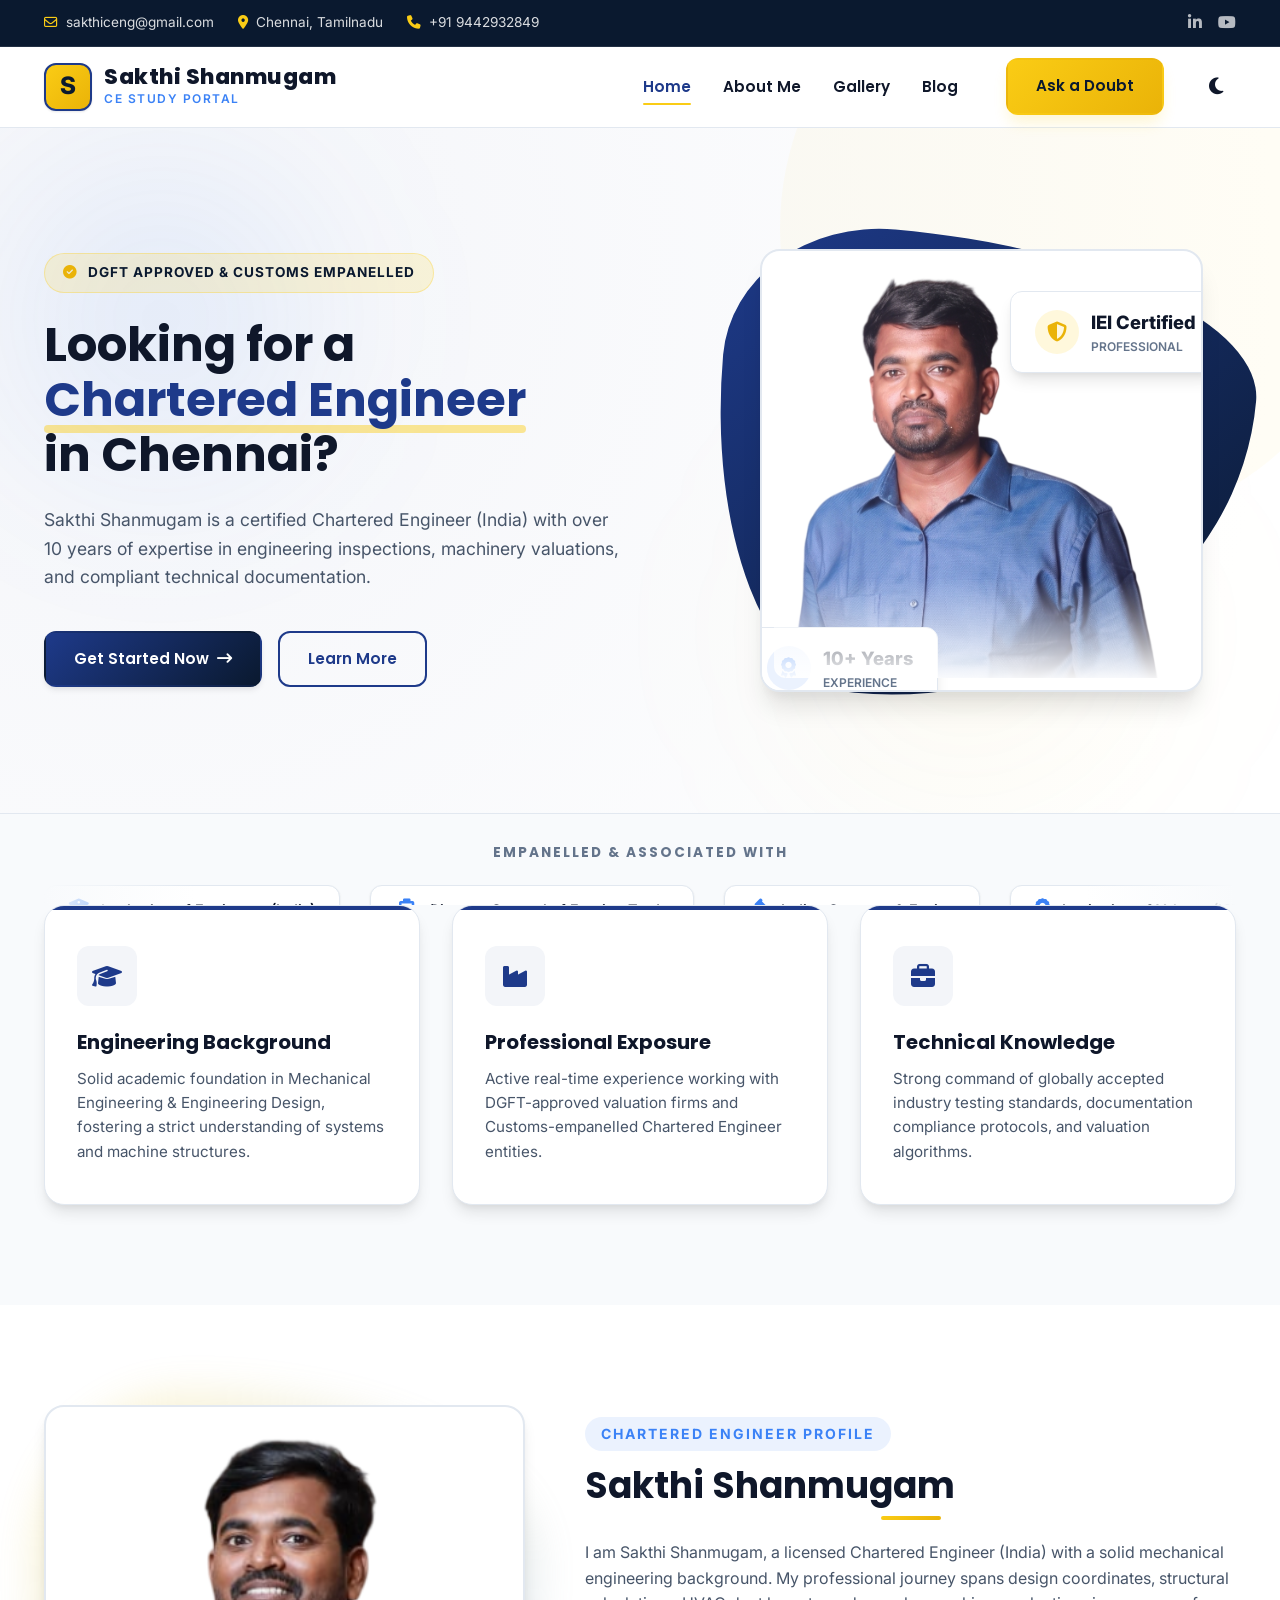
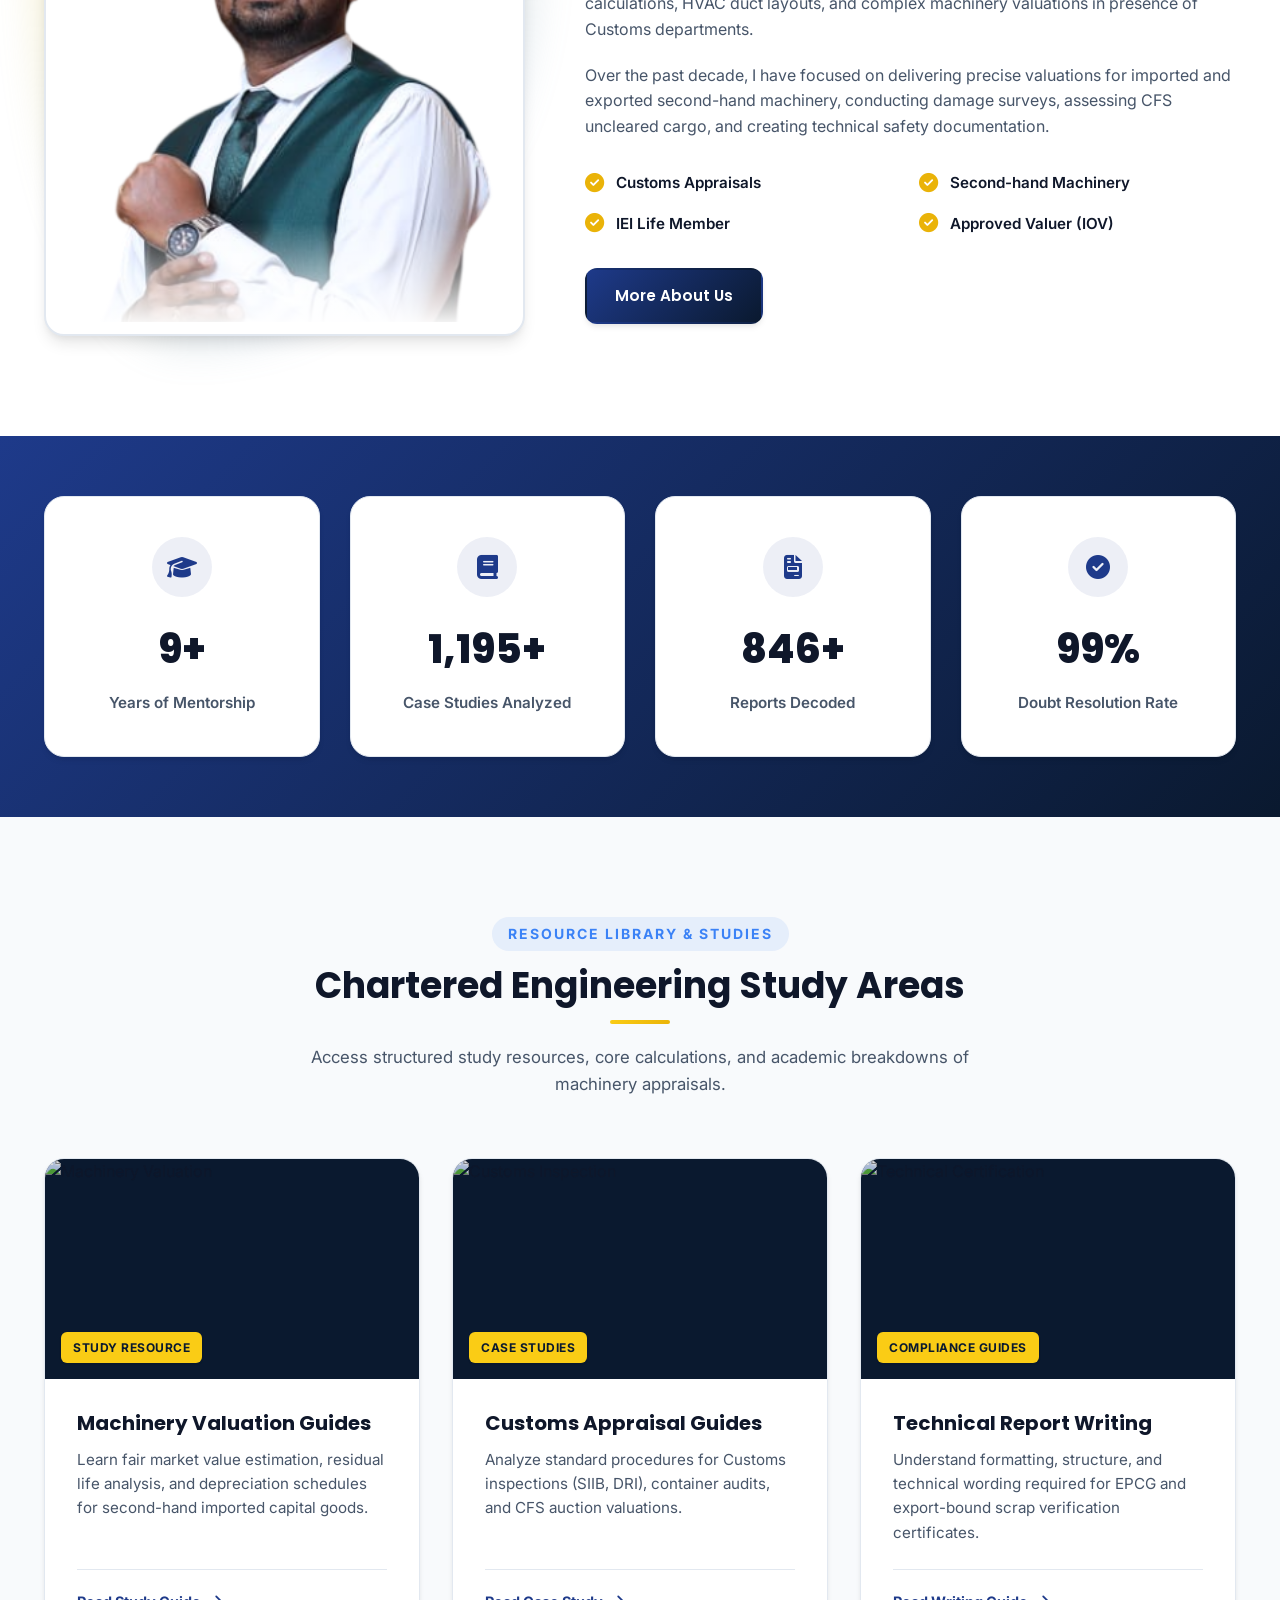
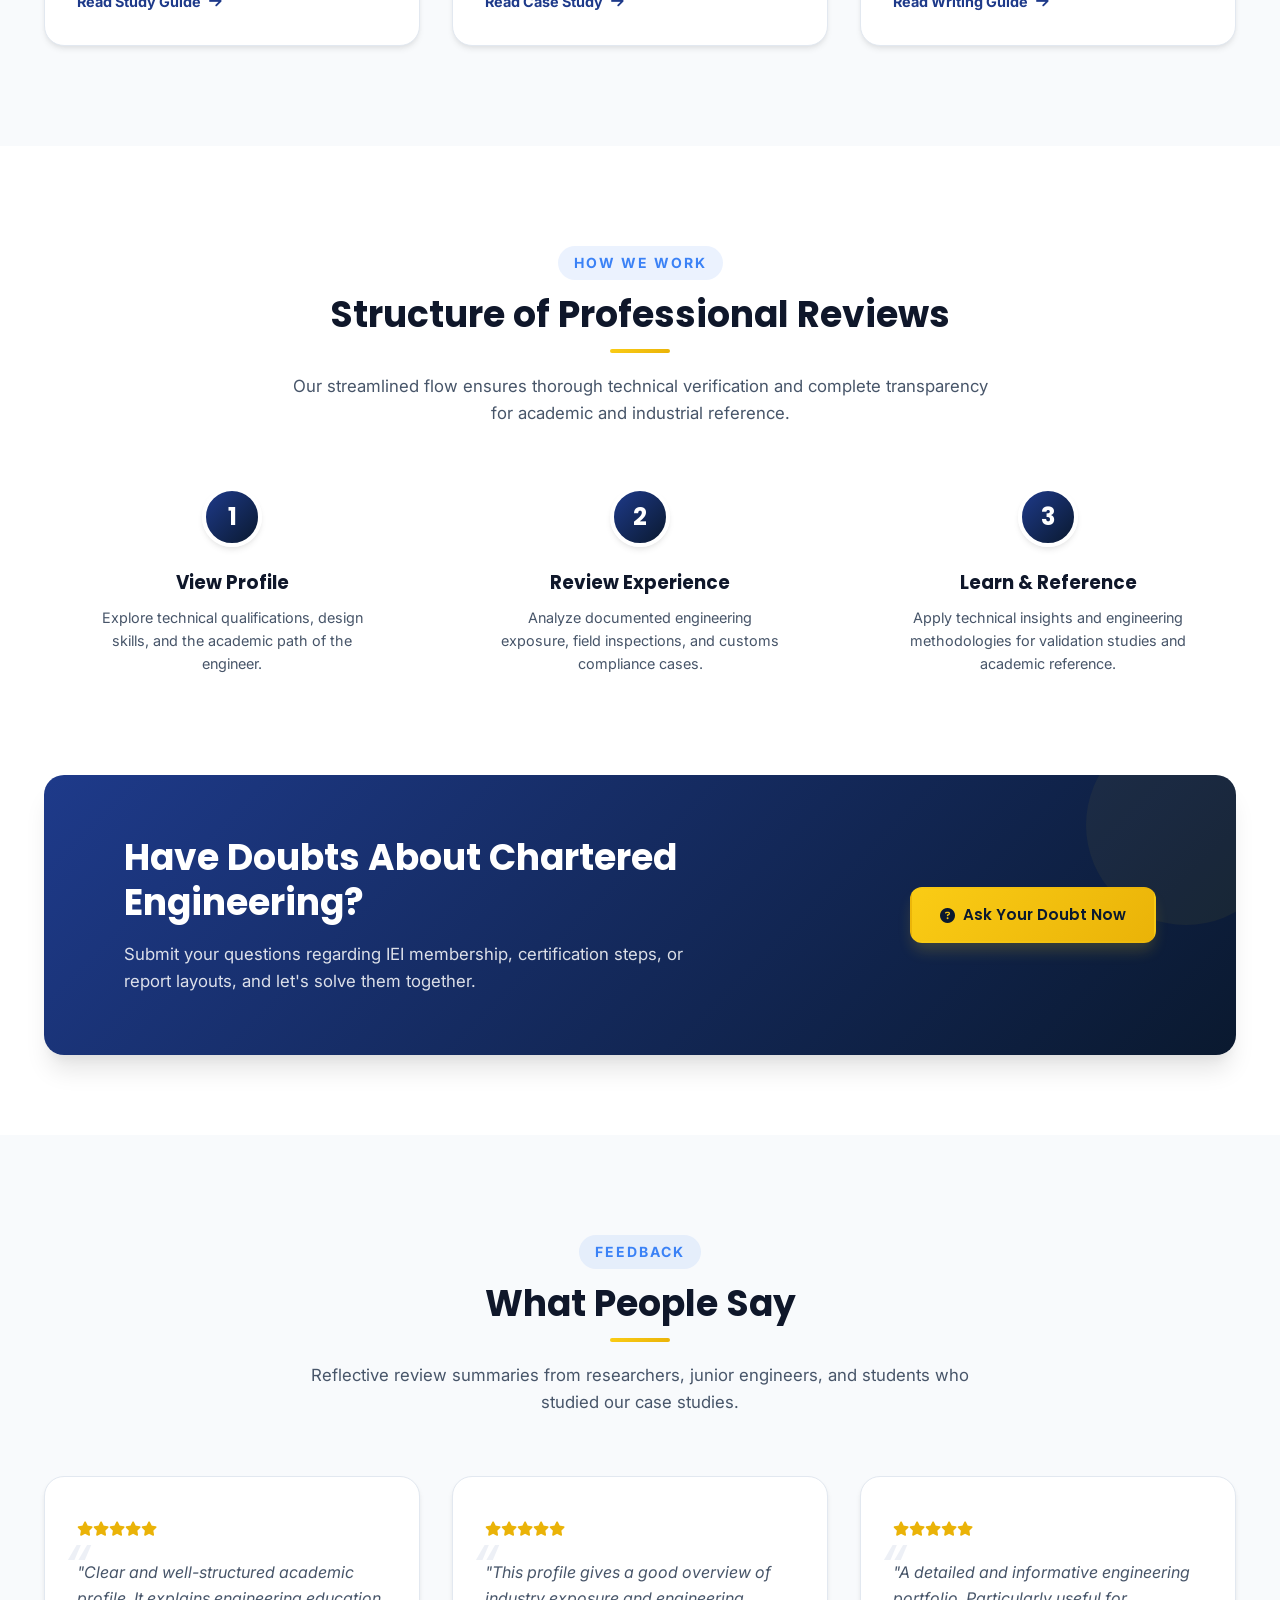
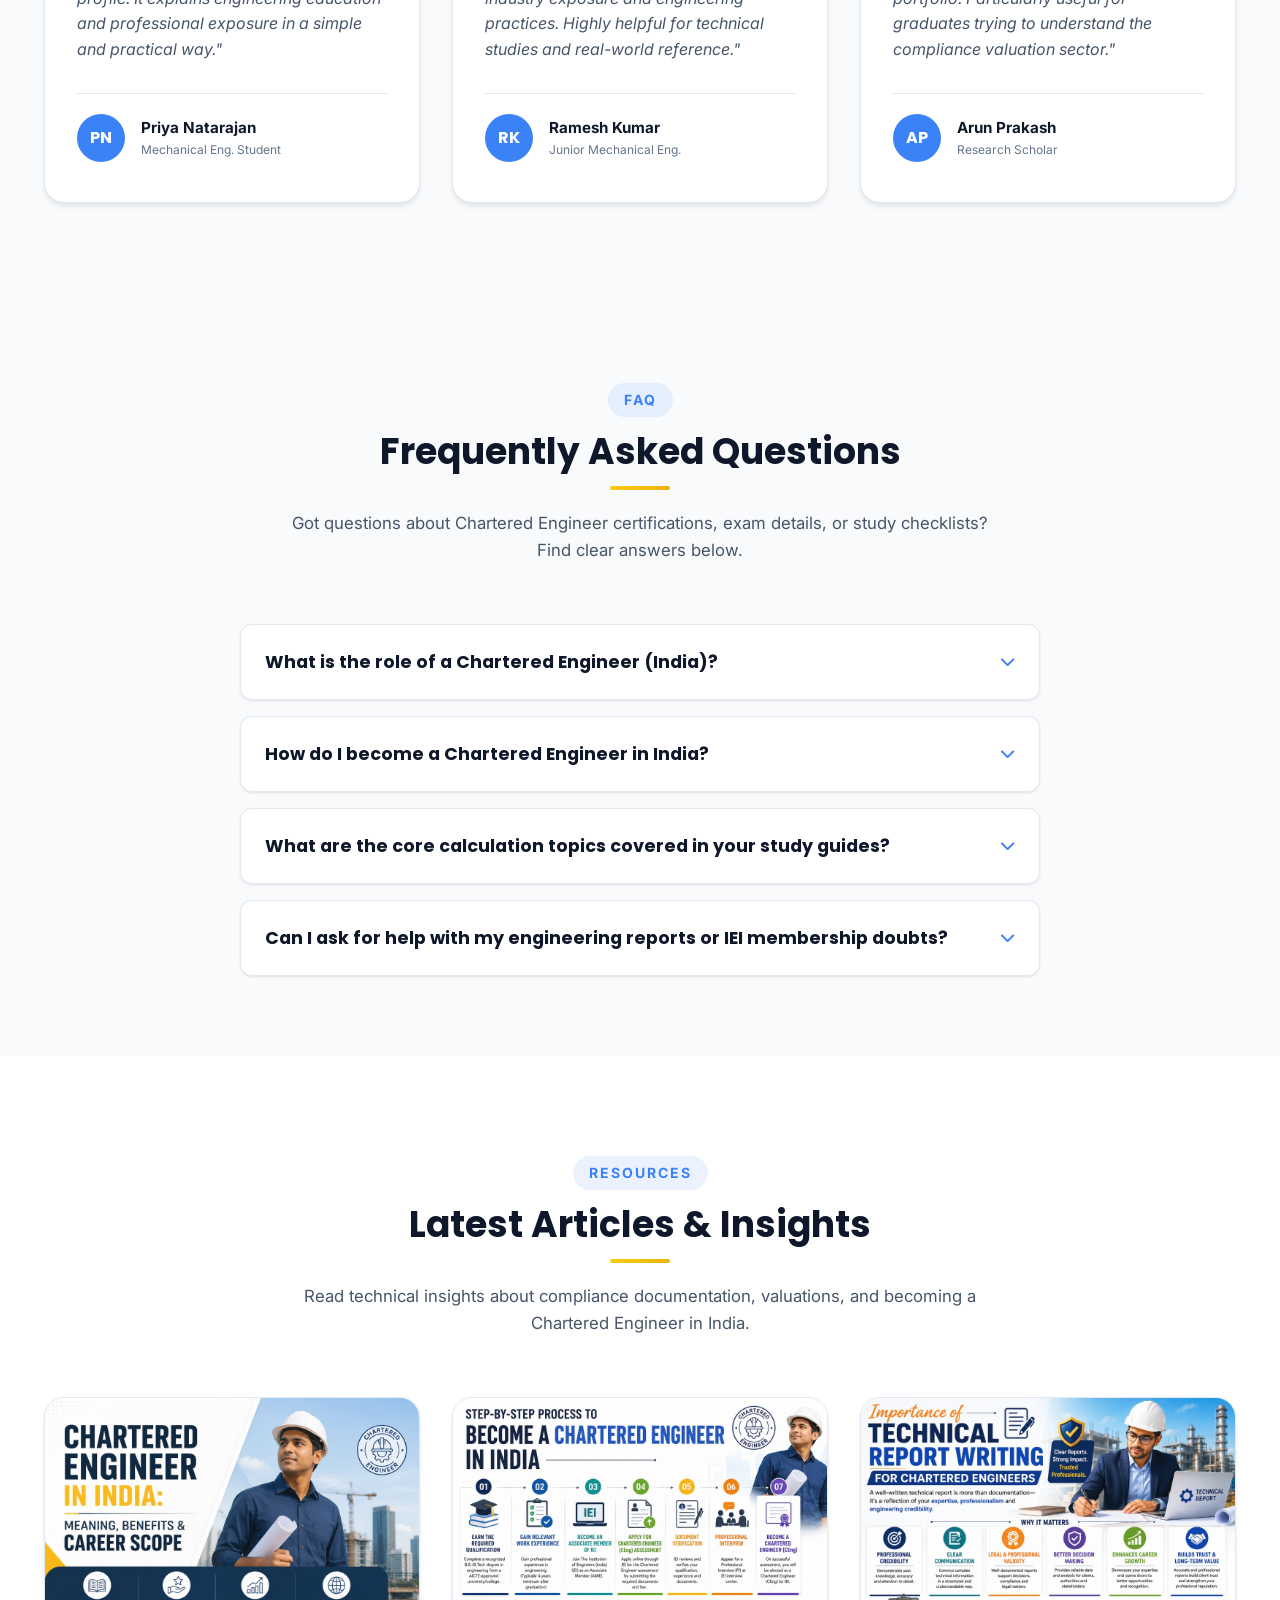
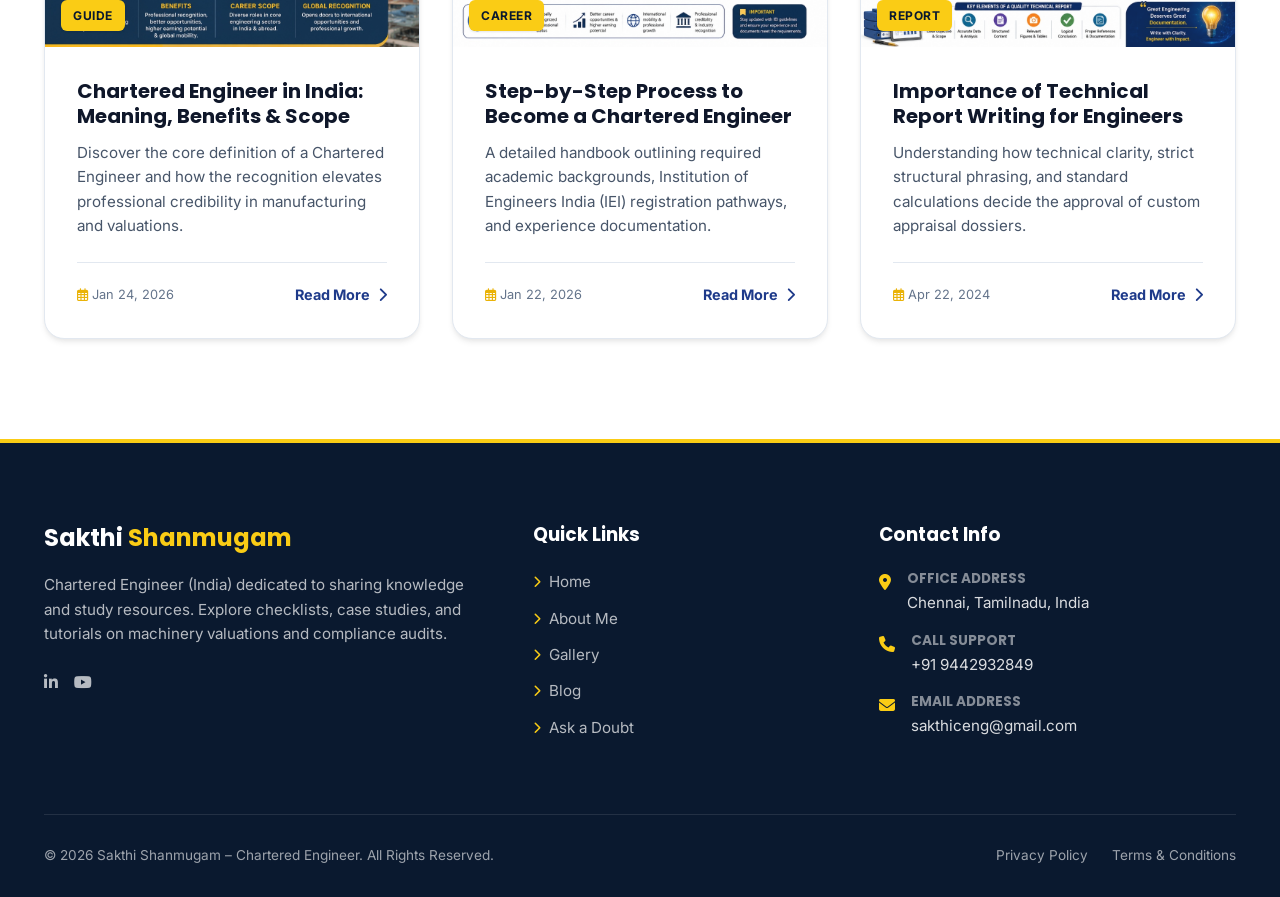
==== commit 68896cba: "Add files via upload" ====
--- a/index.html
+++ b/index.html
@@ -61,7 +61,7 @@
                 <div class="logo-icon-box">S</div>
                 <div class="logo-text-group">
                     <span class="logo-text">Sakthi Shanmugam</span>
-                    <span class="logo-sub">Chartered Engineer</span>
+                    <span class="logo-sub">CE Study Portal</span>
                 </div>
             </a>
             
@@ -70,7 +70,7 @@
                 <li><a href="about.html" class="nav-link">About Me</a></li>
                 <li><a href="gallery.html" class="nav-link">Gallery</a></li>
                 <li><a href="blog.html" class="nav-link">Blog</a></li>
-                <li class="nav-cta"><a href="contact.html" class="btn btn-accent">Contact Us</a></li>
+                <li class="nav-cta"><a href="contact.html" class="btn btn-accent">Ask a Doubt</a></li>
                 <li>
                     <button class="theme-toggle-btn" aria-label="Toggle Theme">
                         <i class="fa-solid fa-moon"></i>
@@ -108,7 +108,7 @@
             <li><a href="blog.html" class="mobile-nav-link">Blog</a></li>
         </ul>
         <div class="drawer-cta">
-            <a href="contact.html" class="btn btn-accent" style="width: 100%;">Contact Us</a>
+            <a href="contact.html" class="btn btn-accent" style="width: 100%;">Ask a Doubt</a>
         </div>
     </div>
 
@@ -133,7 +133,7 @@
                 <div class="hero-image-wrapper reveal reveal-delay-2">
                     <div class="hero-image-bg-shape"></div>
                     <div class="hero-image-frame">
-                        <img src="https://balamurugan.in/new/wp-content/uploads/2025/12/New-Final-1.png" alt="Sakthi Shanmugam Chartered Engineer">
+                        <img src="profile.png" alt="Sakthi Shanmugam Chartered Engineer">
                         
                         <!-- Floating Badge 1 -->
                         <div class="hero-badge hero-badge-1">
@@ -258,8 +258,11 @@
     <section class="section">
         <div class="container">
             <div class="about-intro-grid">
-                <div class="about-intro-image-frame reveal">
-                    <img src="https://balamurugan.in/new/wp-content/uploads/2025/12/Sakthi-Shanmugan-Chartered-Engineer-About-Me.png" alt="About Sakthi Shanmugam">
+                <div class="about-image-wrapper reveal">
+                    <div class="about-image-bg-glow"></div>
+                    <div class="about-intro-image-frame">
+                        <img src="about-profile.png" alt="About Sakthi Shanmugam">
+                    </div>
                 </div>
                 <div class="about-intro-content reveal reveal-delay-2">
                     <span class="section-subtitle">Chartered Engineer Profile</span>
@@ -287,37 +290,37 @@
                 <!-- Stat Card 1 -->
                 <div class="stat-card reveal">
                     <div class="stat-icon-box">
-                        <i class="fa-solid fa-briefcase"></i>
+                        <i class="fa-solid fa-graduation-cap"></i>
                     </div>
                     <div class="stat-number" data-target="10">0+</div>
-                    <div class="stat-label">Years of Experience</div>
+                    <div class="stat-label">Years of Mentorship</div>
                 </div>
                 
                 <!-- Stat Card 2 -->
                 <div class="stat-card reveal reveal-delay-1">
                     <div class="stat-icon-box">
-                        <i class="fa-solid fa-chart-line"></i>
+                        <i class="fa-solid fa-book"></i>
                     </div>
                     <div class="stat-number" data-target="1200">0+</div>
-                    <div class="stat-label">Valuations Completed</div>
+                    <div class="stat-label">Case Studies Analyzed</div>
                 </div>
 
                 <!-- Stat Card 3 -->
                 <div class="stat-card reveal reveal-delay-2">
                     <div class="stat-icon-box">
-                        <i class="fa-solid fa-clipboard-check"></i>
+                        <i class="fa-solid fa-file-invoice"></i>
                     </div>
                     <div class="stat-number" data-target="850">0+</div>
-                    <div class="stat-label">Customs Inspections</div>
+                    <div class="stat-label">Reports Decoded</div>
                 </div>
 
                 <!-- Stat Card 4 -->
                 <div class="stat-card reveal reveal-delay-3">
                     <div class="stat-icon-box">
-                        <i class="fa-solid fa-face-smile"></i>
+                        <i class="fa-solid fa-circle-check"></i>
                     </div>
                     <div class="stat-number" data-target="100">0%</div>
-                    <div class="stat-label">Compliance Rate</div>
+                    <div class="stat-label">Doubt Resolution Rate</div>
                 </div>
             </div>
         </div>
@@ -327,9 +330,9 @@
     <section class="section section-bg-light">
         <div class="container">
             <div class="section-header reveal">
-                <span class="section-subtitle">Expertise & Services</span>
-                <h2 class="section-title">Professional Engineering Services</h2>
-                <p class="section-desc">Delivering certified valuation and engineering inspection reports aligned with DGFT norms and Indian Customs requirements.</p>
+                <span class="section-subtitle">Resource Library & Studies</span>
+                <h2 class="section-title">Chartered Engineering Study Areas</h2>
+                <p class="section-desc">Access structured study resources, core calculations, and academic breakdowns of machinery appraisals.</p>
             </div>
             
             <div class="services-grid">
@@ -337,13 +340,13 @@
                 <div class="service-card reveal">
                     <div class="service-image-box">
                         <img src="https://balamurugan.in/new/wp-content/uploads/2026/04/1.jpeg" alt="Machinery Valuation">
-                        <span class="service-card-tag">Valuation</span>
+                        <span class="service-card-tag">Study Resource</span>
                     </div>
                     <div class="service-card-body">
-                        <h3 class="service-card-title">Machinery Valuation</h3>
-                        <p class="service-card-desc">Accurate estimation of residual life, manufacturing year, and fair market values for imported second-hand capital goods inside Customs areas.</p>
+                        <h3 class="service-card-title">Machinery Valuation Guides</h3>
+                        <p class="service-card-desc">Learn fair market value estimation, residual life analysis, and depreciation schedules for second-hand imported capital goods.</p>
                         <div class="service-card-footer">
-                            <a href="contact.html" class="service-card-link">Request Quote <i class="fa-solid fa-arrow-right"></i></a>
+                            <a href="blog.html" class="service-card-link">Read Study Guide <i class="fa-solid fa-arrow-right"></i></a>
                         </div>
                     </div>
                 </div>
@@ -352,13 +355,13 @@
                 <div class="service-card reveal reveal-delay-1">
                     <div class="service-image-box">
                         <img src="https://balamurugan.in/new/wp-content/uploads/2026/04/3-scaled.jpg" alt="Customs Inspection">
-                        <span class="service-card-tag">Inspection</span>
+                        <span class="service-card-tag">Case Studies</span>
                     </div>
                     <div class="service-card-body">
-                        <h3 class="service-card-title">Customs Inspections</h3>
-                        <p class="service-card-desc">Liaison and field examinations for specialized Customs departments including SIIB, DRI, DIU, and CFS auction valuations.</p>
+                        <h3 class="service-card-title">Customs Appraisal Guides</h3>
+                        <p class="service-card-desc">Analyze standard procedures for Customs inspections (SIIB, DRI), container audits, and CFS auction valuations.</p>
                         <div class="service-card-footer">
-                            <a href="contact.html" class="service-card-link">Request Quote <i class="fa-solid fa-arrow-right"></i></a>
+                            <a href="blog.html" class="service-card-link">Read Case Study <i class="fa-solid fa-arrow-right"></i></a>
                         </div>
                     </div>
                 </div>
@@ -367,13 +370,13 @@
                 <div class="service-card reveal reveal-delay-2">
                     <div class="service-image-box">
                         <img src="https://balamurugan.in/new/wp-content/uploads/2026/04/4-scaled.jpg" alt="Technical Certification">
-                        <span class="service-card-tag">Certification</span>
+                        <span class="service-card-tag">Compliance Guides</span>
                     </div>
                     <div class="service-card-body">
-                        <h3 class="service-card-title">Technical Certifications</h3>
-                        <p class="service-card-desc">Issue of Chartered Engineer certificates for EPCG schemes, advance authorization schemes, export-bound e-waste, and scrap verification.</p>
+                        <h3 class="service-card-title">Technical Report Writing</h3>
+                        <p class="service-card-desc">Understand formatting, structure, and technical wording required for EPCG and export-bound scrap verification certificates.</p>
                         <div class="service-card-footer">
-                            <a href="contact.html" class="service-card-link">Request Quote <i class="fa-solid fa-arrow-right"></i></a>
+                            <a href="blog.html" class="service-card-link">Read Writing Guide <i class="fa-solid fa-arrow-right"></i></a>
                         </div>
                     </div>
                 </div>
@@ -414,11 +417,11 @@
     <section class="container reveal" style="margin-bottom: 80px;">
         <div class="cta-banner">
             <div class="cta-banner-content">
-                <h2>Need a Certified Valuation Report?</h2>
-                <p>Get professional consultancy and Chartered Engineer reports prepared with top efficiency and full technical integrity.</p>
+                <h2>Have Doubts About Chartered Engineering?</h2>
+                <p>Submit your questions regarding IEI membership, certification steps, or report layouts, and let's solve them together.</p>
             </div>
             <div class="cta-banner-btn">
-                <a href="tel:+919442932849" class="btn btn-accent"><i class="fa-solid fa-phone"></i> Call: 9442932849</a>
+                <a href="contact.html" class="btn btn-accent"><i class="fa-solid fa-circle-question"></i> Ask Your Doubt Now</a>
             </div>
         </div>
     </section>
@@ -484,7 +487,7 @@
             <div class="section-header reveal">
                 <span class="section-subtitle">FAQ</span>
                 <h2 class="section-title">Frequently Asked Questions</h2>
-                <p class="section-desc">Got questions about Chartered Engineer certifications, machinery valuations, or customs inspections? Find clear answers below.</p>
+                <p class="section-desc">Got questions about Chartered Engineer certifications, exam details, or study checklists? Find clear answers below.</p>
             </div>
             
             <div class="faq-accordion reveal">
@@ -495,40 +498,40 @@
                         <i class="fa-solid fa-chevron-down"></i>
                     </button>
                     <div class="faq-answer">
-                        <p>A Chartered Engineer (India) is a certified professional recognized under the royal charter of the Institution of Engineers (India). They are authorized to inspect machinery, issue compliance certificates, assess equipment value, and verify technical reports for export, import, government, and legal processes.</p>
+                        <p>A Chartered Engineer (India) is a certified professional recognized under the royal charter of the Institution of Engineers (India). They verify technical reports, assess equipment values, and certify machinery safety and residual life for export, import, government, and legal processes.</p>
                     </div>
                 </div>
 
                 <!-- FAQ Item 2 -->
                 <div class="faq-item">
                     <button class="faq-question">
-                        <span>Why is a Chartered Engineer Certificate required for imported machinery?</span>
+                        <span>How do I become a Chartered Engineer in India?</span>
                         <i class="fa-solid fa-chevron-down"></i>
                     </button>
                     <div class="faq-answer">
-                        <p>Under India's Foreign Trade Policy, all second-hand or used capital goods imported into the country must be accompanied by a Chartered Engineer Certificate (CEC). This certificate verifies the equipment's residual life, year of manufacture, current market value, and compliance with national safety and environmental standards.</p>
+                        <p>To obtain the Chartered Engineer (CEng) certification, you must first become a corporate member (AMIE, MIE, or FIE) of the Institution of Engineers (India) (IEI). This requires an accredited engineering degree, relevant professional experience, and the submission of detailed technical work summaries.</p>
                     </div>
                 </div>
 
                 <!-- FAQ Item 3 -->
                 <div class="faq-item">
                     <button class="faq-question">
-                        <span>How long does a typical machinery inspection and valuation take?</span>
+                        <span>What are the core calculation topics covered in your study guides?</span>
                         <i class="fa-solid fa-chevron-down"></i>
                     </button>
                     <div class="faq-answer">
-                        <p>A typical on-site visual inspection takes 1 to 2 hours per machine, depending on its size and complexity. Following the inspection, the final verified valuation report and Chartered Engineer certificate are compiled and delivered within 24 to 48 hours.</p>
+                        <p>Our study guides cover essential mathematical formulas and valuation algorithms, including asset depreciation schedules, straight-line and double-declining methods, estimation of residual life, and year-of-manufacture verification indices.</p>
                     </div>
                 </div>
 
                 <!-- FAQ Item 4 -->
                 <div class="faq-item">
                     <button class="faq-question">
-                        <span>Are your reports approved by DGFT and Indian Customs?</span>
+                        <span>Can I ask for help with my engineering reports or IEI membership doubts?</span>
                         <i class="fa-solid fa-chevron-down"></i>
                     </button>
                     <div class="faq-answer">
-                        <p>Yes, all certifications and valuation reports are drafted in strict accordance with the guidelines set by the Director General of Foreign Trade (DGFT) and Indian Customs authorities, ensuring hassle-free custom clearance coordinates and compliance.</p>
+                        <p>Yes! This platform is designed specifically for academic mentoring and solving doubts. You can submit your queries about report structures, formatting, or membership application processes through our doubt solving desk.</p>
                     </div>
                 </div>
             </div>
@@ -602,7 +605,7 @@
             <div class="footer-grid">
                 <div class="footer-brand">
                     <h3>Sakthi <span>Shanmugam</span></h3>
-                    <p>Professional Chartered Engineer with a specialized mechanical background. Empanelled to supply legal valuations, inspections, and EPCG certificates to import/export units.</p>
+                    <p>Chartered Engineer (India) dedicated to sharing knowledge and study resources. Explore checklists, case studies, and tutorials on machinery valuations and compliance audits.</p>
                     <div class="top-social">
                         <a href="#" class="top-social-link" aria-label="LinkedIn"><i class="fa-brands fa-linkedin-in"></i></a>
                         <a href="#" class="top-social-link" aria-label="YouTube"><i class="fa-brands fa-youtube"></i></a>
@@ -615,7 +618,7 @@
                         <li class="footer-link-item"><a href="about.html"><i class="fa-solid fa-chevron-right"></i> About Me</a></li>
                         <li class="footer-link-item"><a href="gallery.html"><i class="fa-solid fa-chevron-right"></i> Gallery</a></li>
                         <li class="footer-link-item"><a href="blog.html"><i class="fa-solid fa-chevron-right"></i> Blog</a></li>
-                        <li class="footer-link-item"><a href="contact.html"><i class="fa-solid fa-chevron-right"></i> Contact Us</a></li>
+                        <li class="footer-link-item"><a href="contact.html"><i class="fa-solid fa-chevron-right"></i> Ask a Doubt</a></li>
                     </ul>
                 </div>
                 <div>
--- a/styles.css
+++ b/styles.css
@@ -91,7 +91,7 @@
 }
 
 /* Theme Smooth Transitions */
-section, .navbar, .feature-card, .service-card, .testimonial-card, .contact-info-card, .contact-form-panel, .timeline-content, .widget, .skill-tag, .filter-btn, .about-intro-image-frame, .hero-image-frame {
+section, .navbar, .feature-card, .service-card, .testimonial-card, .contact-info-card, .contact-form-panel, .timeline-content, .widget, .skill-tag, .filter-btn, .about-image-wrapper, .about-intro-image-frame, .hero-image-frame {
     transition: background-color var(--transition-normal), border-color var(--transition-normal), color var(--transition-normal), box-shadow var(--transition-normal), transform var(--transition-normal);
 }
 
@@ -745,11 +745,56 @@
     box-shadow: var(--shadow-xl);
     border: 2px solid var(--color-border);
     transition: var(--transition-slow);
+    overflow: hidden; /* Clips the bottom fade gradient to the rounded corners */
+    animation: electricGlowHero 8s infinite alternate ease-in-out;
+}
+
+/* Shimmer sweep effect on the profile image */
+.hero-image-frame::before {
+    content: '';
+    position: absolute;
+    top: 0;
+    left: -150%;
+    width: 60%;
+    height: 100%;
+    background: linear-gradient(
+        to right,
+        rgba(255, 255, 255, 0) 0%,
+        rgba(255, 255, 255, 0.45) 50%,
+        rgba(255, 255, 255, 0) 100%
+    );
+    transform: skewX(-25deg);
+    z-index: 4;
+    animation: lightSweep 6s infinite ease-in-out;
+    pointer-events: none;
 }
 
 .hero-image-frame:hover {
     transform: translateY(-8px) rotate(-1deg);
     border-color: var(--color-accent);
+}
+
+/* Gradient fade overlay to cover the cut bottom edge of the profile image */
+.hero-image-frame::after {
+    content: '';
+    position: absolute;
+    bottom: 12px;
+    left: 12px;
+    right: 12px;
+    height: 100px; /* Fade height */
+    background: linear-gradient(to bottom, rgba(10, 25, 47, 0) 0%, rgba(10, 25, 47, 0.95) 100%);
+    pointer-events: none;
+    z-index: 3;
+    border-bottom-left-radius: var(--radius-md);
+    border-bottom-right-radius: var(--radius-md);
+}
+
+/* Theme-specific gradient colors for seamless blending */
+[data-theme="light"] .hero-image-frame::after {
+    background: linear-gradient(to bottom, rgba(255, 255, 255, 0) 0%, rgba(255, 255, 255, 0.95) 100%);
+}
+[data-theme="dark"] .hero-image-frame::after {
+    background: linear-gradient(to bottom, rgba(10, 25, 47, 0) 0%, rgba(10, 25, 47, 0.95) 100%);
 }
 
 .hero-image-frame img {
@@ -757,6 +802,7 @@
     max-width: 440px;
     width: 100%;
     object-fit: cover;
+    object-position: top center; /* Crop from the bottom to keep head and torso in view */
     aspect-ratio: 1;
 }
 
@@ -906,18 +952,111 @@
     align-items: center;
 }
 
+/* Interactive About Image Wrapper & Glowing Backlight */
+.about-image-wrapper {
+    position: relative;
+    z-index: 2;
+    display: flex;
+    justify-content: center;
+    align-items: center;
+    width: 100%;
+}
+
+.about-image-bg-glow {
+    position: absolute;
+    width: 104%;
+    height: 104%;
+    background: linear-gradient(135deg, var(--color-accent), var(--color-primary-light));
+    border-radius: 30% 70% 70% 30% / 30% 30% 70% 70%;
+    filter: blur(20px);
+    opacity: 0.2;
+    z-index: 1;
+    animation: wave 10s ease-in-out infinite alternate-reverse;
+    pointer-events: none;
+    transition: var(--transition-slow);
+}
+
+[data-theme="dark"] .about-image-bg-glow {
+    opacity: 0.32;
+    filter: blur(25px);
+    background: linear-gradient(135deg, var(--color-accent), var(--color-accent-light), var(--color-primary-light));
+}
+
+.about-image-wrapper:hover .about-image-bg-glow {
+    opacity: 0.48;
+    filter: blur(30px);
+    transform: scale(1.06) rotate(8deg);
+}
+
 .about-intro-image-frame {
+    position: relative;
+    z-index: 2;
     background-color: var(--color-bg-white);
     padding: 12px;
     border-radius: var(--radius-lg);
     box-shadow: var(--shadow-lg);
-    border: 1px solid var(--color-border);
+    border: 2px solid var(--color-border);
+    overflow: hidden; /* Clips the bottom fade gradient to the rounded corners */
+    animation: electricGlowAbout 6s infinite alternate ease-in-out;
+    transition: var(--transition-slow);
+    width: 100%;
+}
+
+.about-image-wrapper:hover .about-intro-image-frame {
+    transform: translateY(-8px) rotate(1deg); /* Subtle tilt like hero image */
+    border-color: var(--color-accent);
+    box-shadow: 0 20px 40px rgba(0, 0, 0, 0.35), 0 0 35px rgba(250, 204, 21, 0.5);
+}
+
+/* Shimmer sweep effect on the about image */
+.about-intro-image-frame::before {
+    content: '';
+    position: absolute;
+    top: 0;
+    left: -150%;
+    width: 60%;
+    height: 100%;
+    background: linear-gradient(
+        to right,
+        rgba(255, 255, 255, 0) 0%,
+        rgba(255, 255, 255, 0.45) 50%,
+        rgba(255, 255, 255, 0) 100%
+    );
+    transform: skewX(-25deg);
+    z-index: 4;
+    animation: lightSweep 6s infinite ease-in-out;
+    animation-delay: 3s; /* Staggered shimmer from hero image */
+    pointer-events: none;
+}
+
+/* Gradient fade overlay to cover the cut bottom edge of the about profile image */
+.about-intro-image-frame::after {
+    content: '';
+    position: absolute;
+    bottom: 12px;
+    left: 12px;
+    right: 12px;
+    height: 100px; /* Fade height */
+    background: linear-gradient(to bottom, rgba(10, 25, 47, 0) 0%, rgba(10, 25, 47, 0.95) 100%);
+    pointer-events: none;
+    z-index: 3;
+    border-bottom-left-radius: var(--radius-md);
+    border-bottom-right-radius: var(--radius-md);
+}
+
+/* Theme-specific gradient colors for seamless blending */
+[data-theme="light"] .about-intro-image-frame::after {
+    background: linear-gradient(to bottom, rgba(255, 255, 255, 0) 0%, rgba(255, 255, 255, 0.95) 100%);
+}
+[data-theme="dark"] .about-intro-image-frame::after {
+    background: linear-gradient(to bottom, rgba(10, 25, 47, 0) 0%, rgba(10, 25, 47, 0.95) 100%);
 }
 
 .about-intro-image-frame img {
     border-radius: var(--radius-md);
     width: 100%;
     object-fit: cover;
+    object-position: top center; /* Crop from the bottom to keep head and torso in view */
     aspect-ratio: 0.9;
 }
 
@@ -1338,7 +1477,8 @@
 
 .blog-meta {
     display: flex;
-    gap: 24px;
+    flex-wrap: wrap;
+    gap: 12px 24px;
     font-size: 0.85rem;
     color: var(--color-text-light);
     margin-bottom: 16px;
@@ -1350,6 +1490,7 @@
     display: flex;
     align-items: center;
     gap: 8px;
+    white-space: nowrap;
 }
 
 .blog-meta-item i {
@@ -1660,58 +1801,95 @@
 }
 
 .gallery-grid {
-    display: grid;
-    grid-template-columns: repeat(4, 1fr);
-    gap: 24px;
+    column-count: 3;
+    column-gap: 20px;
 }
 
 .gallery-item {
     position: relative;
-    border-radius: var(--radius-md);
+    border-radius: 16px;
     overflow: hidden;
-    height: 250px;
-    box-shadow: var(--shadow-sm);
+    height: auto;
+    background-color: var(--color-bg-alt);
     border: 1px solid var(--color-border);
+    box-shadow: var(--shadow-md);
     cursor: pointer;
+    display: inline-block;
+    width: 100%;
+    margin-bottom: 20px;
+    break-inside: avoid;
+    transition: all 0.3s cubic-bezier(0.4, 0, 0.2, 1);
+}
+
+/* Shimmer gloss sweep on hover for gallery items */
+.gallery-item::before {
+    content: '';
+    position: absolute;
+    top: 0;
+    left: -150%;
+    width: 50%;
+    height: 100%;
+    background: linear-gradient(
+        to right,
+        rgba(255, 255, 255, 0) 0%,
+        rgba(255, 255, 255, 0.45) 50%,
+        rgba(255, 255, 255, 0) 100%
+    );
+    transform: skewX(-25deg);
+    z-index: 4;
+    pointer-events: none;
+}
+
+.gallery-item:hover::before {
+    animation: gallerySweep 0.8s ease-out forwards;
+}
+
+.gallery-item:hover {
+    transform: translateY(-6px);
+    box-shadow: var(--shadow-lg);
+    border-color: var(--color-primary-light);
 }
 
 .gallery-item img {
     width: 100%;
-    height: 100%;
-    object-fit: cover;
-    transition: var(--transition-slow);
-}
-
+    height: auto;
+    display: block;
+    object-fit: contain; /* ensures images show fully in native aspect ratios */
+    transition: transform 0.6s cubic-bezier(0.4, 0, 0.2, 1);
+}
+
+.gallery-item:hover img {
+    transform: scale(1.03); /* Subtle zoom keeps watermarks fully inside view */
+}
+
+/* Elegant bottom fade overlay, showing title and category only on hover */
 .gallery-overlay {
     position: absolute;
-    top: 0;
+    bottom: 0;
     left: 0;
     width: 100%;
-    height: 100%;
-    background: linear-gradient(to top, rgba(10,25,47,0.9) 0%, rgba(30,58,138,0.2) 100%);
+    background: linear-gradient(to top, rgba(10, 25, 47, 0.95) 0%, rgba(10, 25, 47, 0.6) 60%, rgba(10, 25, 47, 0) 100%);
     display: flex;
     flex-direction: column;
     justify-content: flex-end;
-    padding: 20px;
+    padding: 30px 20px 20px 20px;
     opacity: 0;
-    transition: var(--transition-normal);
-}
-
-.gallery-item:hover img {
-    transform: scale(1.08);
+    transform: translateY(10px);
+    transition: all 0.3s ease;
+    pointer-events: none;
 }
 
 .gallery-item:hover .gallery-overlay {
     opacity: 1;
+    transform: translateY(0);
 }
 
 .gallery-title {
     color: #ffffff;
-    font-size: 1rem;
-    font-weight: 700;
+    font-size: 1.05rem;
+    font-weight: 600;
     margin-bottom: 4px;
-    transform: translateY(10px);
-    transition: var(--transition-normal);
+    font-family: var(--font-heading);
 }
 
 .gallery-category {
@@ -1719,14 +1897,7 @@
     font-size: 0.75rem;
     text-transform: uppercase;
     font-weight: 700;
-    transform: translateY(10px);
-    transition: var(--transition-normal);
-    transition-delay: 0.05s;
-}
-
-.gallery-item:hover .gallery-title,
-.gallery-item:hover .gallery-category {
-    transform: translateY(0);
+    letter-spacing: 0.5px;
 }
 
 /* Lightbox Modal */
@@ -2104,6 +2275,16 @@
     .timeline-right {
         left: 0%;
     }
+    
+    /* Responsive Gallery Grid for Tablet */
+    .gallery-grid {
+        column-count: 2;
+        column-gap: 16px;
+    }
+    
+    .gallery-item {
+        margin-bottom: 16px;
+    }
 }
 
 @media (max-width: 768px) {
@@ -2183,7 +2364,12 @@
     }
     
     .gallery-grid {
-        grid-template-columns: repeat(2, 1fr);
+        column-count: 2;
+        column-gap: 16px;
+    }
+    
+    .gallery-item {
+        margin-bottom: 16px;
     }
     
     .form-row {
@@ -2197,11 +2383,61 @@
     .hero-title {
         font-size: 2.25rem;
     }
+
+    /* Responsive Blog Card & Layout Overrides */
+    .blog-large-body {
+        padding: 24px 20px;
+    }
+    
+    .blog-large-title {
+        font-size: 1.45rem;
+    }
+    
+    .blog-meta {
+        gap: 10px 16px;
+    }
+    
+    .blog-posts-list {
+        gap: 30px;
+    }
+    
+    .blog-single-title {
+        font-size: 1.8rem;
+    }
+    
+    /* Center and align hero and about images on mobile/tablet viewports */
+    .hero-image-wrapper {
+        justify-content: center;
+        margin-top: 30px;
+    }
+    
+    .hero-image-frame {
+        max-width: 320px;
+        width: 90%;
+        margin: 0 auto;
+    }
+    
+    /* Hide the floating badges on tablets and mobile screens to prevent overlap layout breakage */
+    .hero-badge {
+        display: none !important;
+    }
+    
+    /* Center and size about profile picture on mobile/tablet */
+    .about-image-wrapper {
+        max-width: 320px;
+        width: 90%;
+        margin: 0 auto 30px auto;
+    }
 }
 
 @media (max-width: 480px) {
     .gallery-grid {
-        grid-template-columns: 1fr;
+        column-count: 1;
+        column-gap: 0;
+    }
+    
+    .gallery-item {
+        margin-bottom: 16px;
     }
     
     .hero-badge {
@@ -2335,6 +2571,7 @@
     width: 100%;
     height: 100%;
     object-fit: cover;
+    object-position: top center;
 }
 
 .widget-bio-name {
@@ -2889,3 +3126,57 @@
 .faq-item.active .faq-answer {
     padding: 0 24px;
 }
+
+/* ==========================================================================
+   New Glow & Light Sweep Animations (Lightning Effects)
+   ========================================================================== */
+@keyframes lightSweep {
+    0% {
+        left: -150%;
+    }
+    50% {
+        left: 150%;
+    }
+    100% {
+        left: 150%;
+    }
+}
+
+@keyframes gallerySweep {
+    0% {
+        left: -150%;
+    }
+    100% {
+        left: 150%;
+    }
+}
+
+@keyframes electricGlowHero {
+    0% {
+        border-color: var(--color-border);
+        box-shadow: var(--shadow-xl);
+    }
+    50% {
+        border-color: var(--color-primary-light);
+        box-shadow: 0 0 25px rgba(59, 130, 246, 0.45), var(--shadow-xl);
+    }
+    100% {
+        border-color: var(--color-accent);
+        box-shadow: 0 0 25px rgba(250, 204, 21, 0.4), var(--shadow-xl);
+    }
+}
+
+@keyframes electricGlowAbout {
+    0% {
+        border-color: var(--color-border);
+        box-shadow: var(--shadow-lg);
+    }
+    50% {
+        border-color: var(--color-accent);
+        box-shadow: 0 0 20px rgba(250, 204, 21, 0.35), var(--shadow-lg);
+    }
+    100% {
+        border-color: var(--color-primary-light);
+        box-shadow: 0 0 20px rgba(59, 130, 246, 0.4), var(--shadow-lg);
+    }
+}
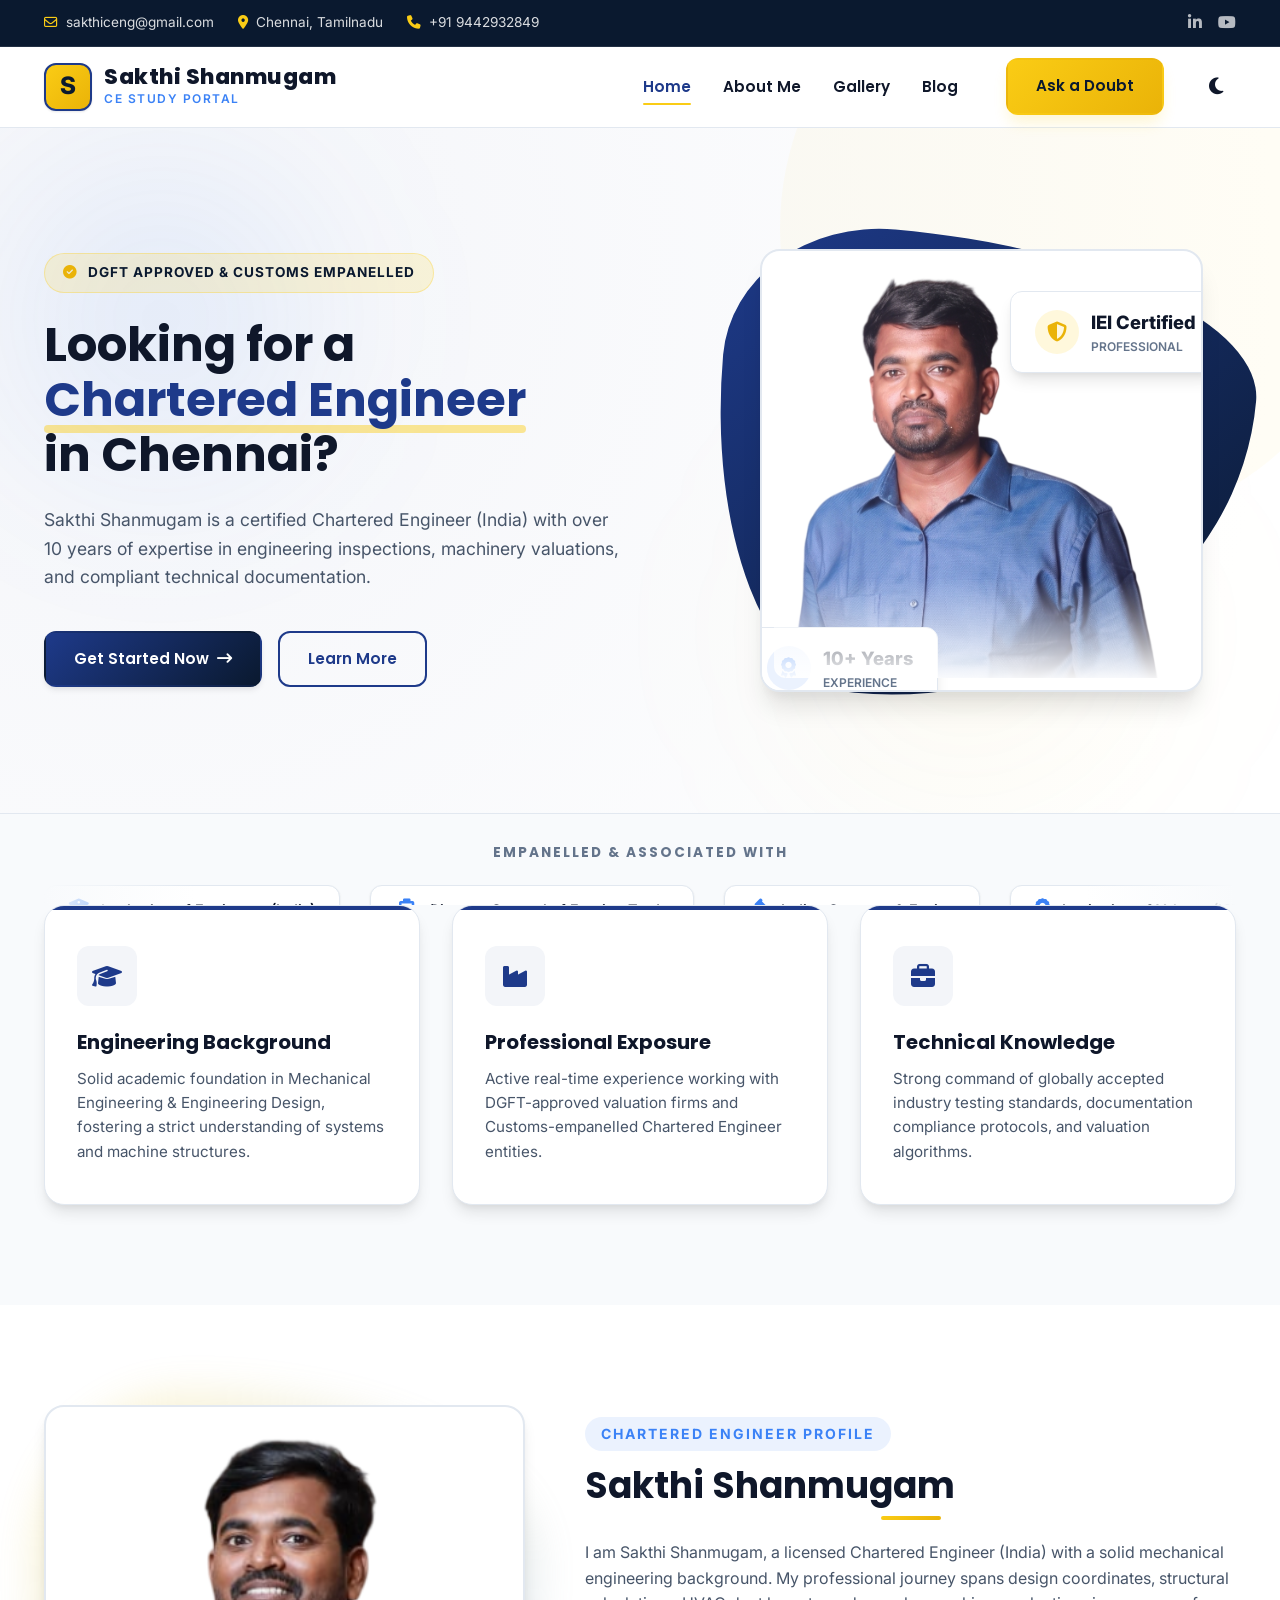
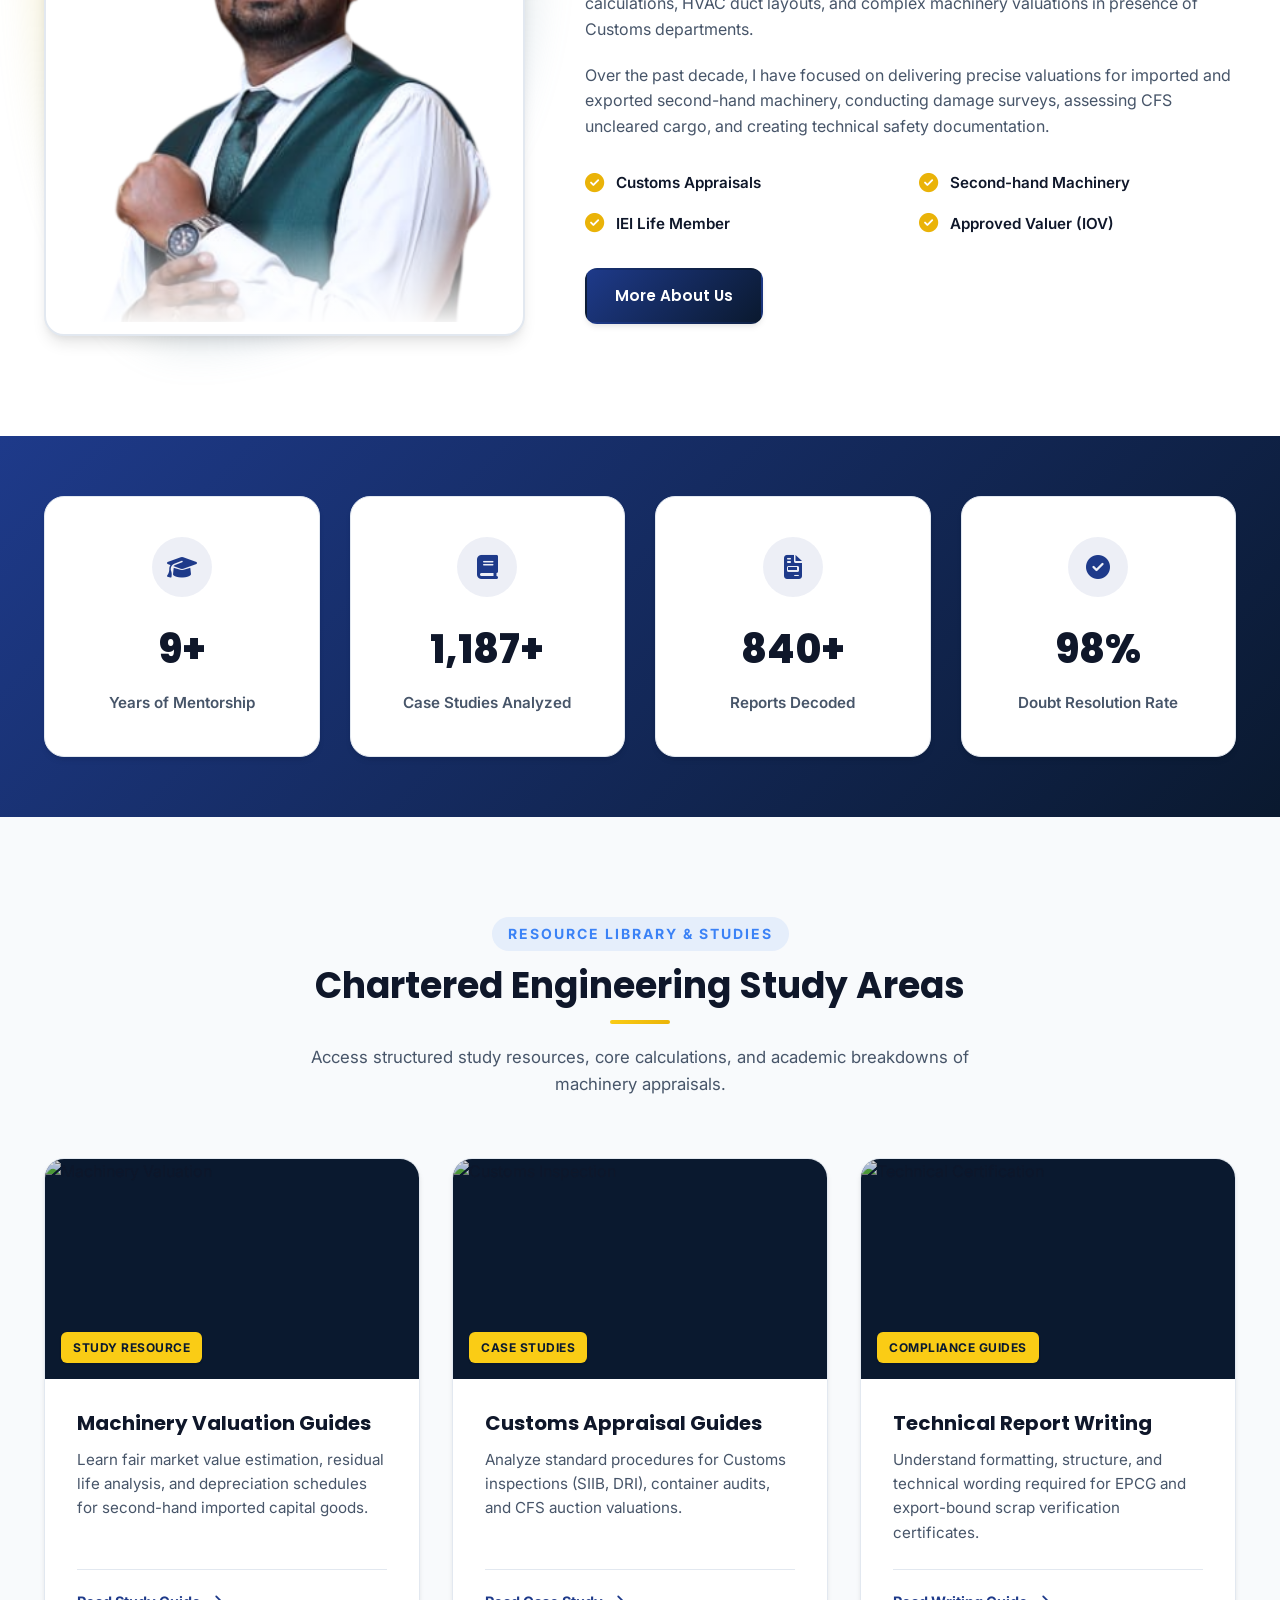
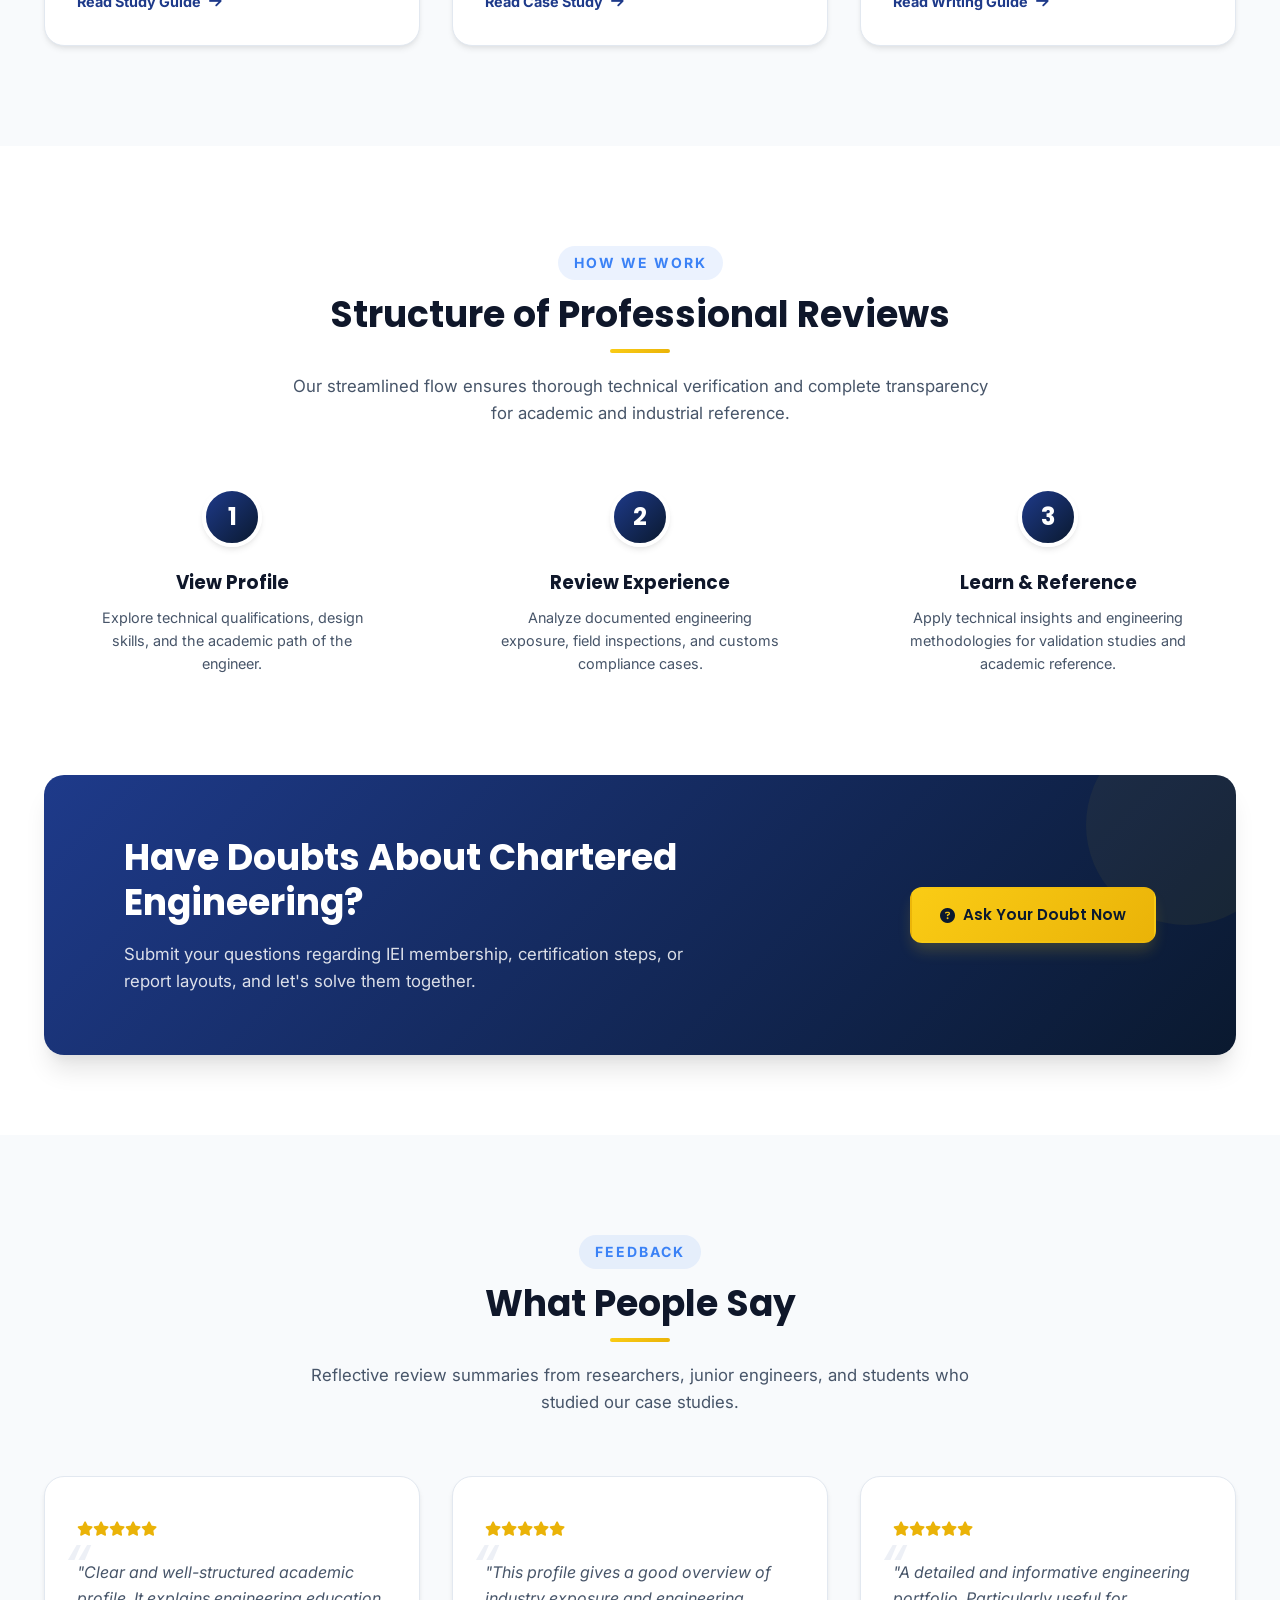
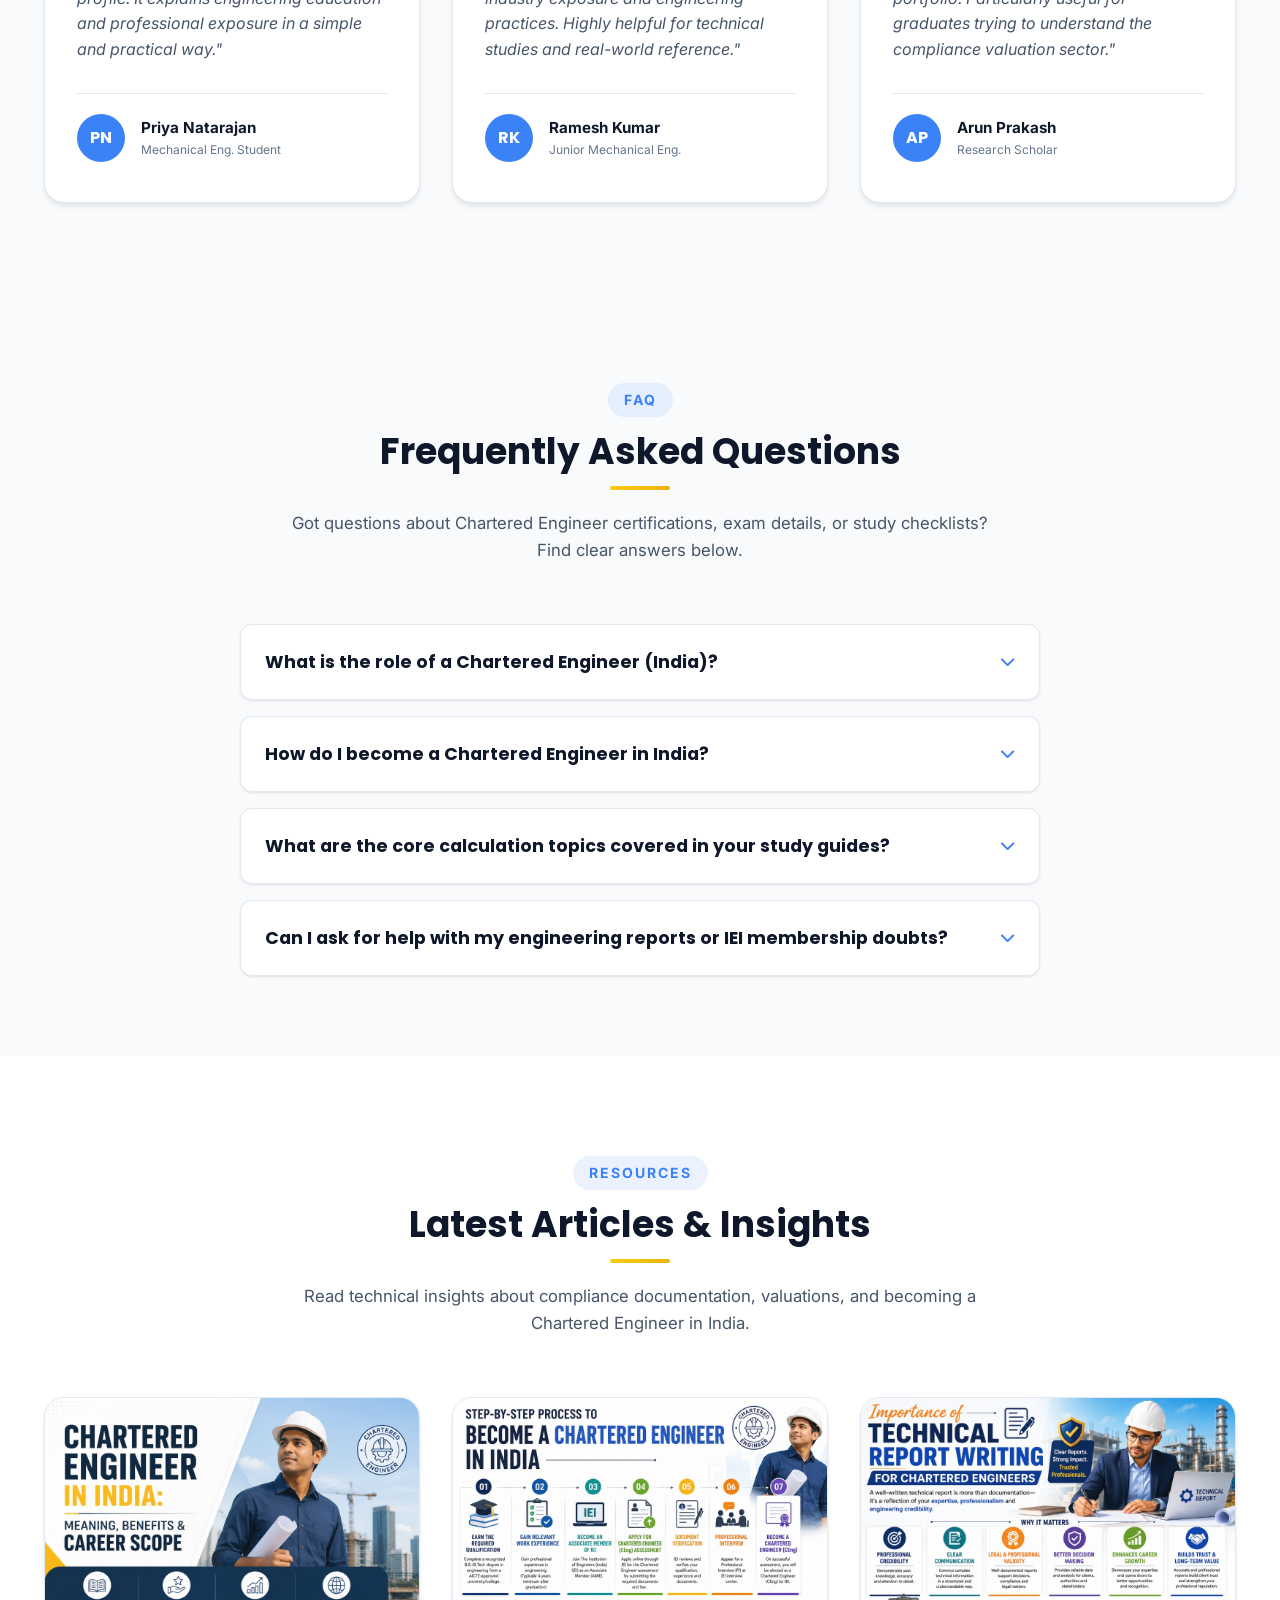
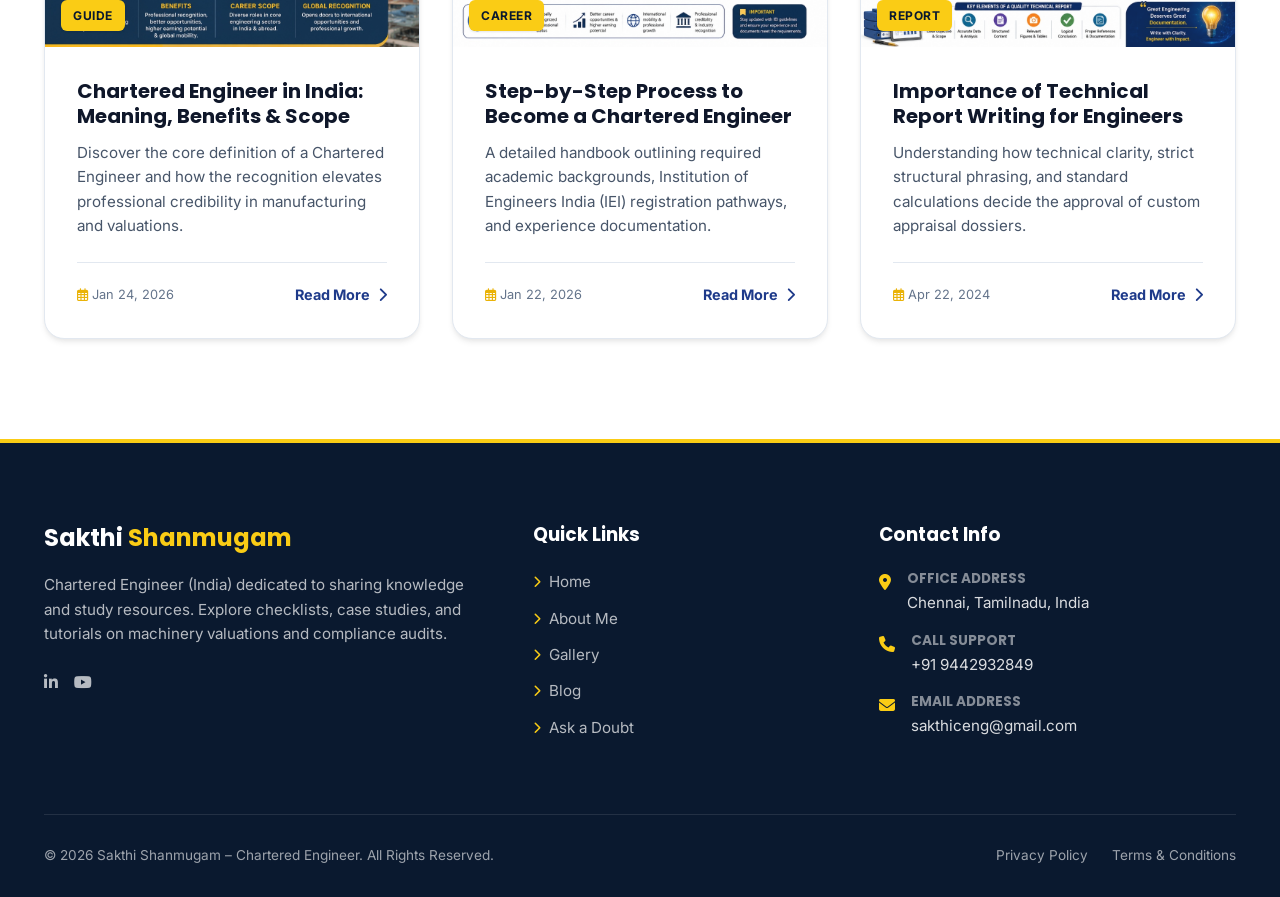
==== commit 59f137f4: "Add files via upload" ====
--- a/index.html
+++ b/index.html
@@ -15,6 +15,9 @@
     <link rel="preconnect" href="https://fonts.gstatic.com" crossorigin>
     <link href="https://fonts.googleapis.com/css2?family=Inter:wght@300;400;500;600;700&family=Poppins:wght@400;500;600;700;800&display=swap" rel="stylesheet">
     
+    <!-- Preload Hero Image for faster LCP (Largest Contentful Paint) -->
+    <link rel="preload" as="image" href="profile.png">
+    
     <!-- FontAwesome for Premium Icons -->
     <link rel="stylesheet" href="https://cdnjs.cloudflare.com/ajax/libs/font-awesome/6.4.0/css/all.min.css">
     
@@ -261,7 +264,7 @@
                 <div class="about-image-wrapper reveal">
                     <div class="about-image-bg-glow"></div>
                     <div class="about-intro-image-frame">
-                        <img src="about-profile.png" alt="About Sakthi Shanmugam">
+                    <img src="about-profile.png" alt="About Sakthi Shanmugam" loading="lazy" decoding="async">
                     </div>
                 </div>
                 <div class="about-intro-content reveal reveal-delay-2">
@@ -339,7 +342,7 @@
                 <!-- Service Card 1 -->
                 <div class="service-card reveal">
                     <div class="service-image-box">
-                        <img src="https://balamurugan.in/new/wp-content/uploads/2026/04/1.jpeg" alt="Machinery Valuation">
+                    <img src="https://balamurugan.in/new/wp-content/uploads/2026/04/1.jpeg" alt="Machinery Valuation" loading="lazy" decoding="async">
                         <span class="service-card-tag">Study Resource</span>
                     </div>
                     <div class="service-card-body">
@@ -354,7 +357,7 @@
                 <!-- Service Card 2 -->
                 <div class="service-card reveal reveal-delay-1">
                     <div class="service-image-box">
-                        <img src="https://balamurugan.in/new/wp-content/uploads/2026/04/3-scaled.jpg" alt="Customs Inspection">
+                    <img src="https://balamurugan.in/new/wp-content/uploads/2026/04/3-scaled.jpg" alt="Customs Inspection" loading="lazy" decoding="async">
                         <span class="service-card-tag">Case Studies</span>
                     </div>
                     <div class="service-card-body">
@@ -369,7 +372,7 @@
                 <!-- Service Card 3 -->
                 <div class="service-card reveal reveal-delay-2">
                     <div class="service-image-box">
-                        <img src="https://balamurugan.in/new/wp-content/uploads/2026/04/4-scaled.jpg" alt="Technical Certification">
+                    <img src="https://balamurugan.in/new/wp-content/uploads/2026/04/4-scaled.jpg" alt="Technical Certification" loading="lazy" decoding="async">
                         <span class="service-card-tag">Compliance Guides</span>
                     </div>
                     <div class="service-card-body">
@@ -551,7 +554,7 @@
                 <!-- Blog 1 -->
                 <div class="blog-card reveal">
                     <div class="blog-image-box">
-                        <img src="blog-chartered-engineer-in-india.jpg" alt="Chartered Engineer in India">
+                    <img src="blog-chartered-engineer-in-india.jpg" alt="Chartered Engineer in India" loading="lazy" decoding="async">
                         <span class="blog-card-tag">Guide</span>
                     </div>
                     <div class="blog-card-body">
@@ -567,7 +570,7 @@
                 <!-- Blog 2 -->
                 <div class="blog-card reveal reveal-delay-1">
                     <div class="blog-image-box">
-                        <img src="blog-step-by-step-process.jpg" alt="Step by step process to Chartered Engineer">
+                    <img src="blog-step-by-step-process.jpg" alt="Step by step process to Chartered Engineer" loading="lazy" decoding="async">
                         <span class="blog-card-tag">Career</span>
                     </div>
                     <div class="blog-card-body">
@@ -583,7 +586,7 @@
                 <!-- Blog 3 -->
                 <div class="blog-card reveal reveal-delay-2">
                     <div class="blog-image-box">
-                        <img src="blog-technical-report-writing.jpg" alt="Importance of Technical Report Writing">
+                    <img src="blog-technical-report-writing.jpg" alt="Importance of Technical Report Writing" loading="lazy" decoding="async">
                         <span class="blog-card-tag">Report</span>
                     </div>
                     <div class="blog-card-body">
